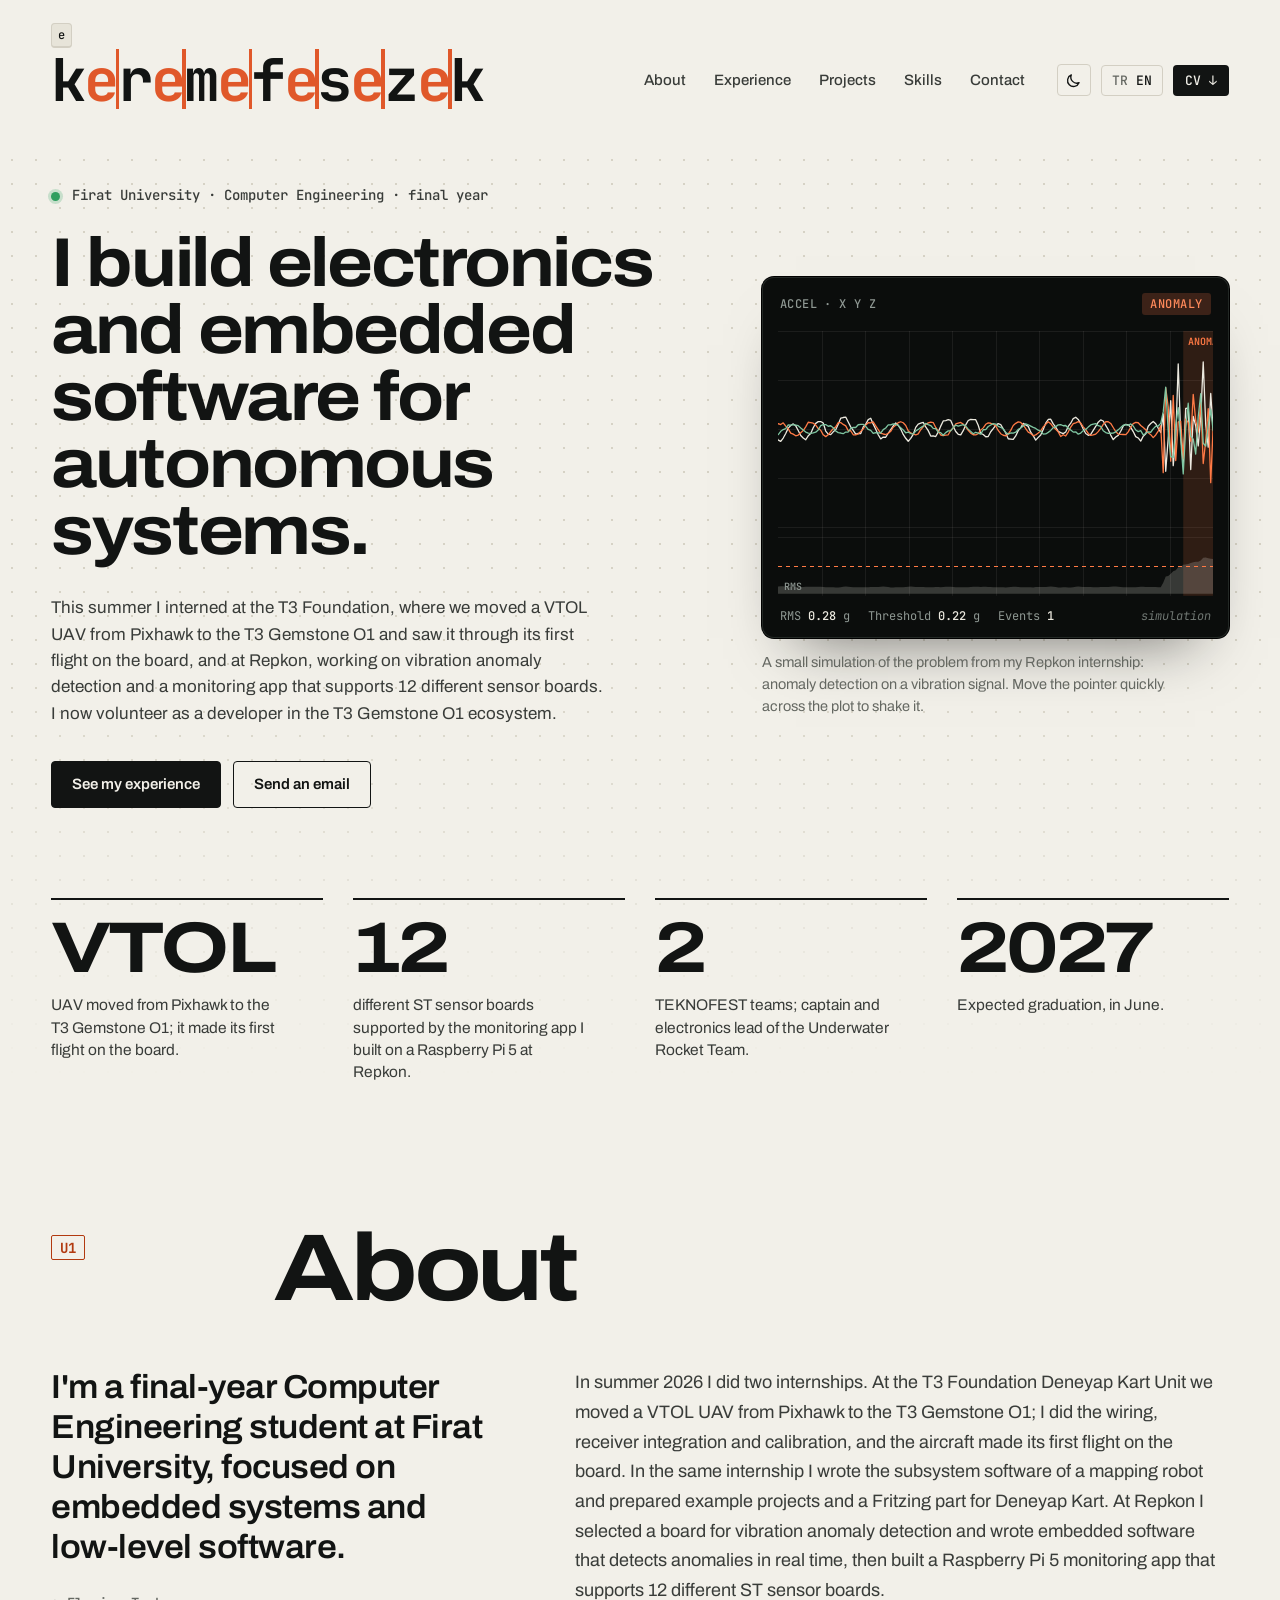
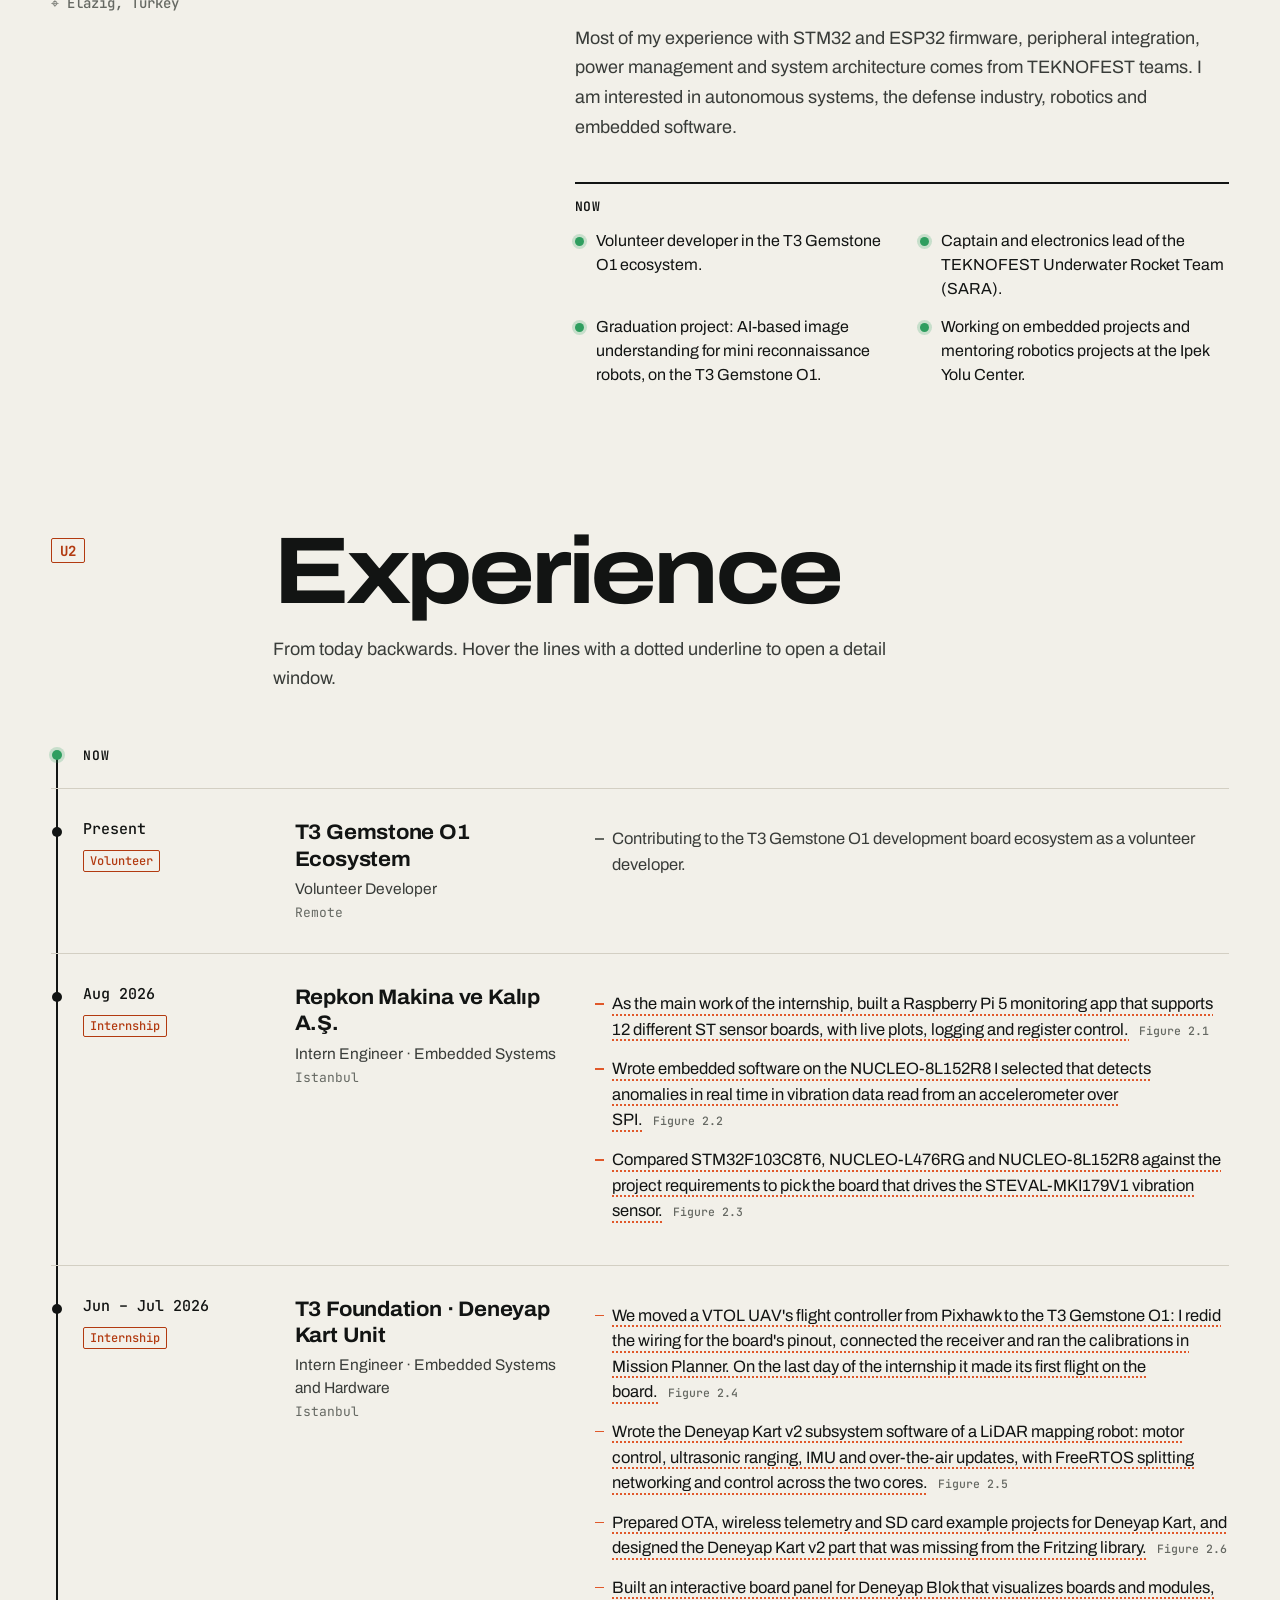
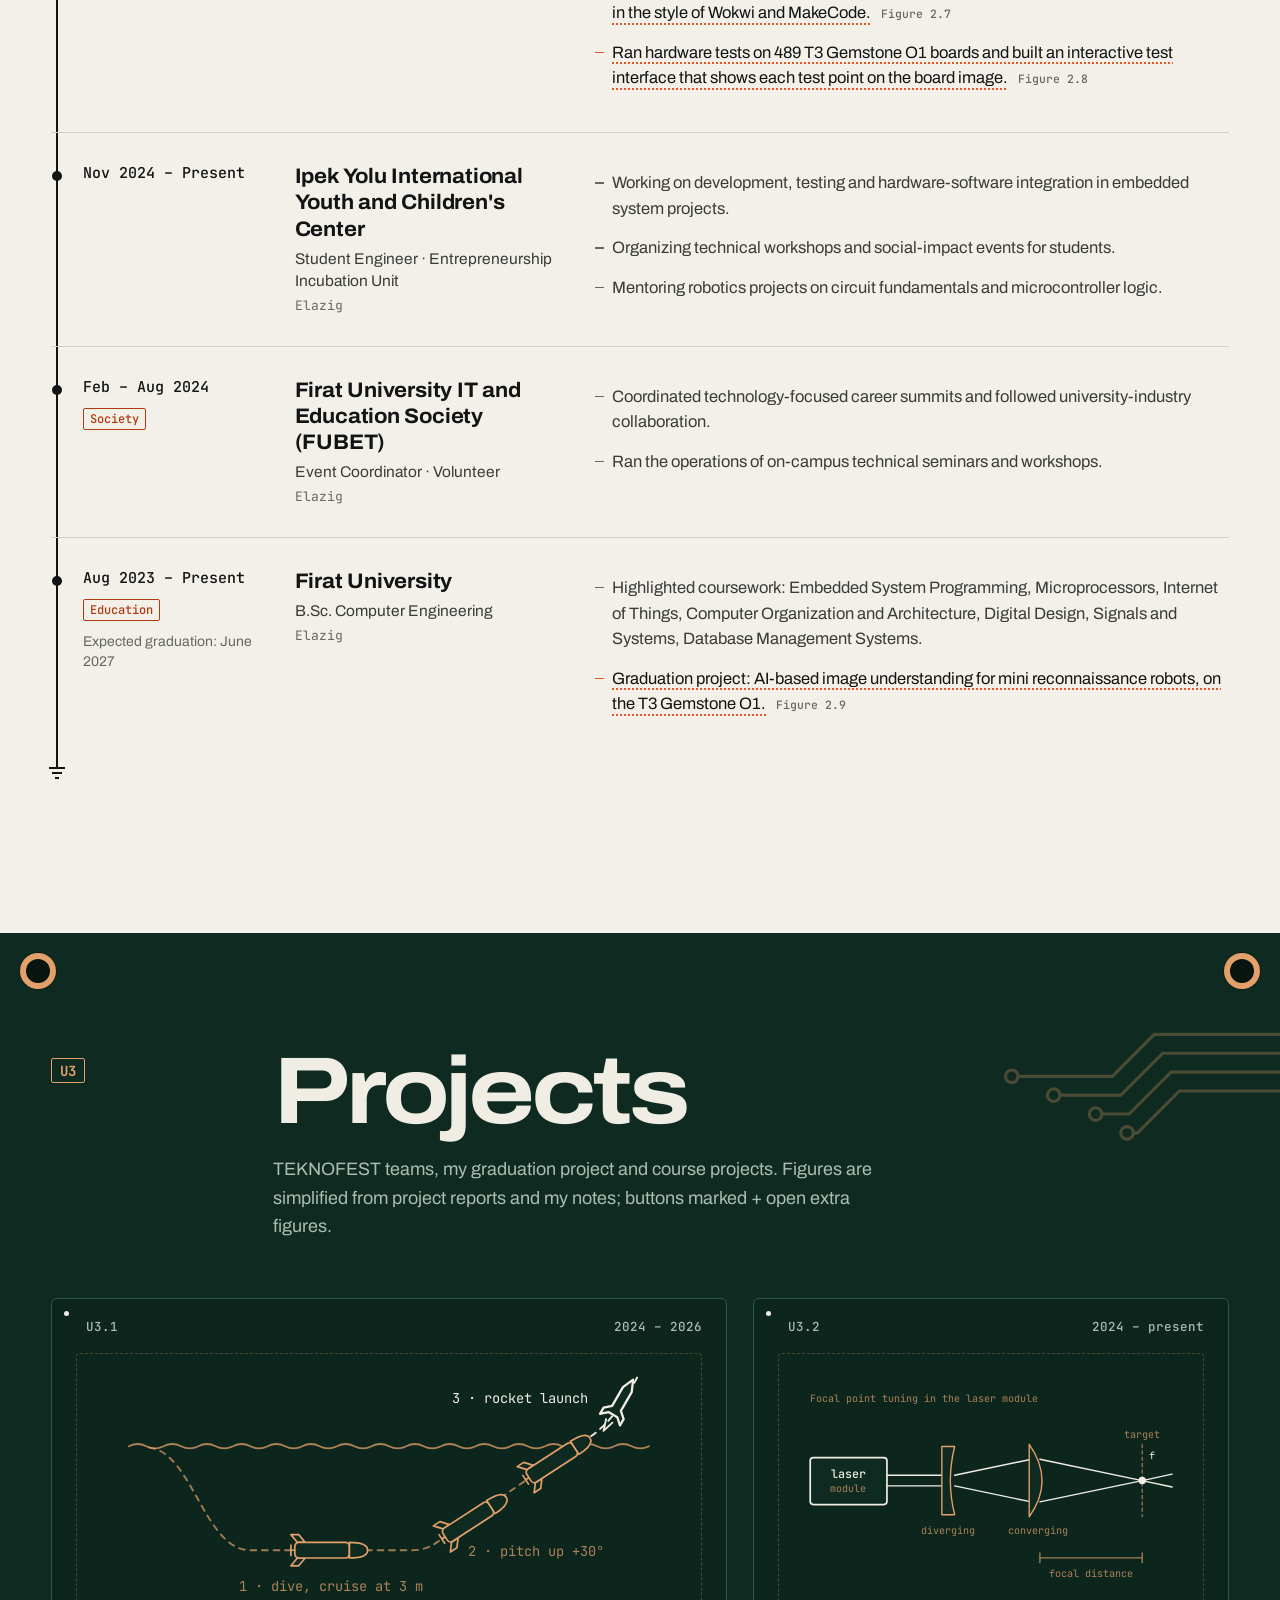
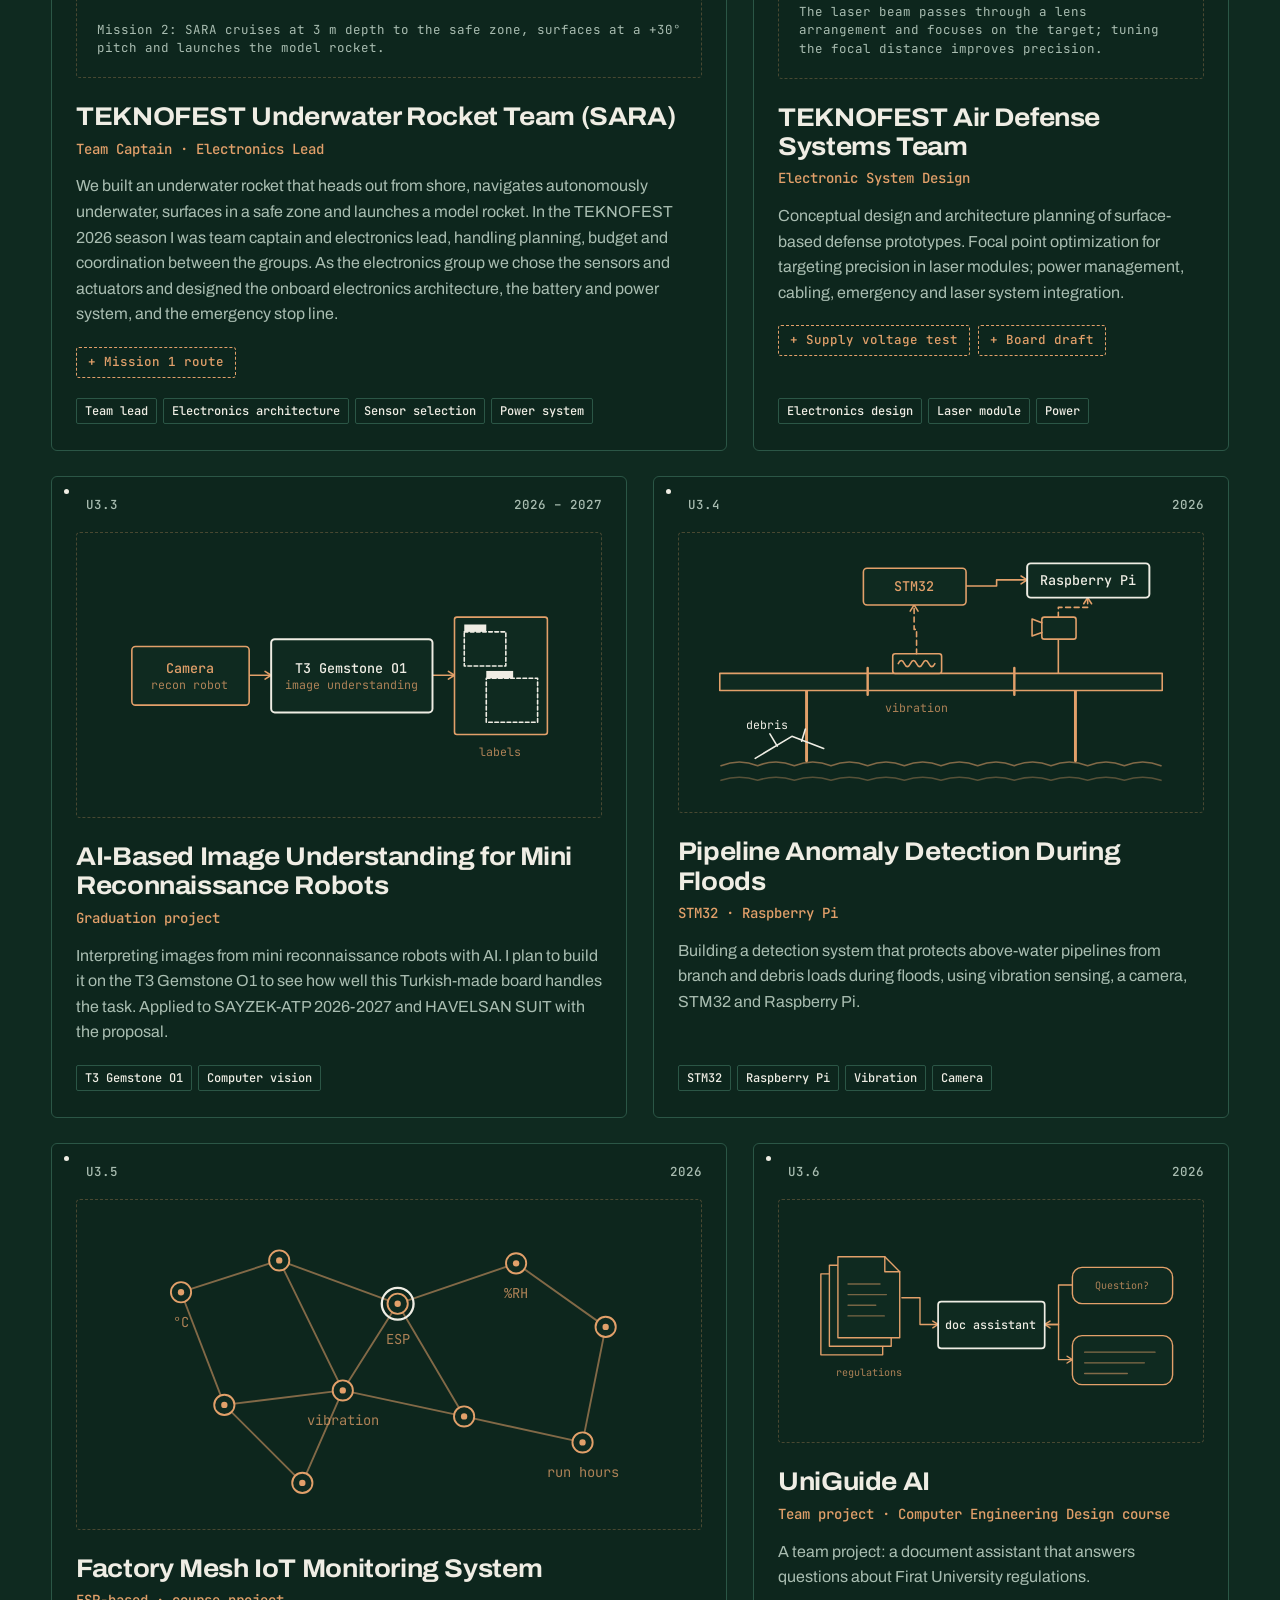
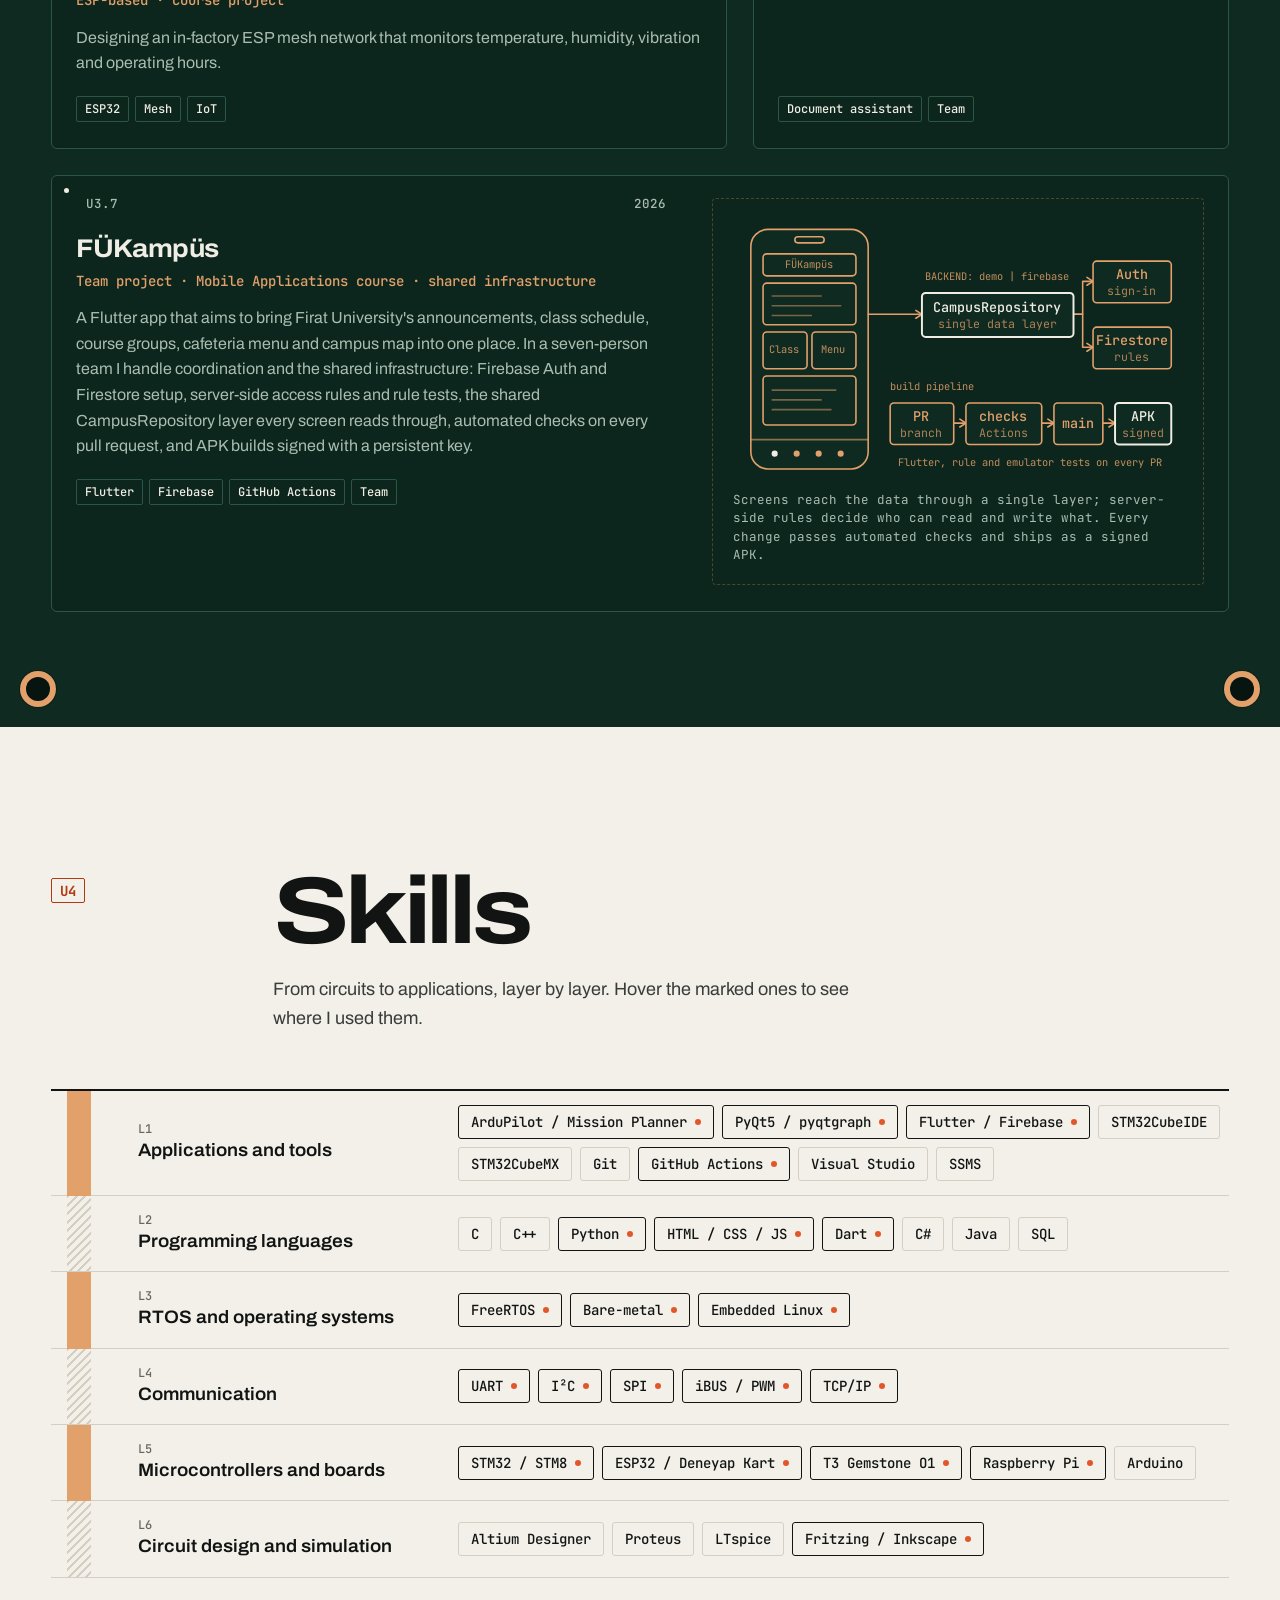
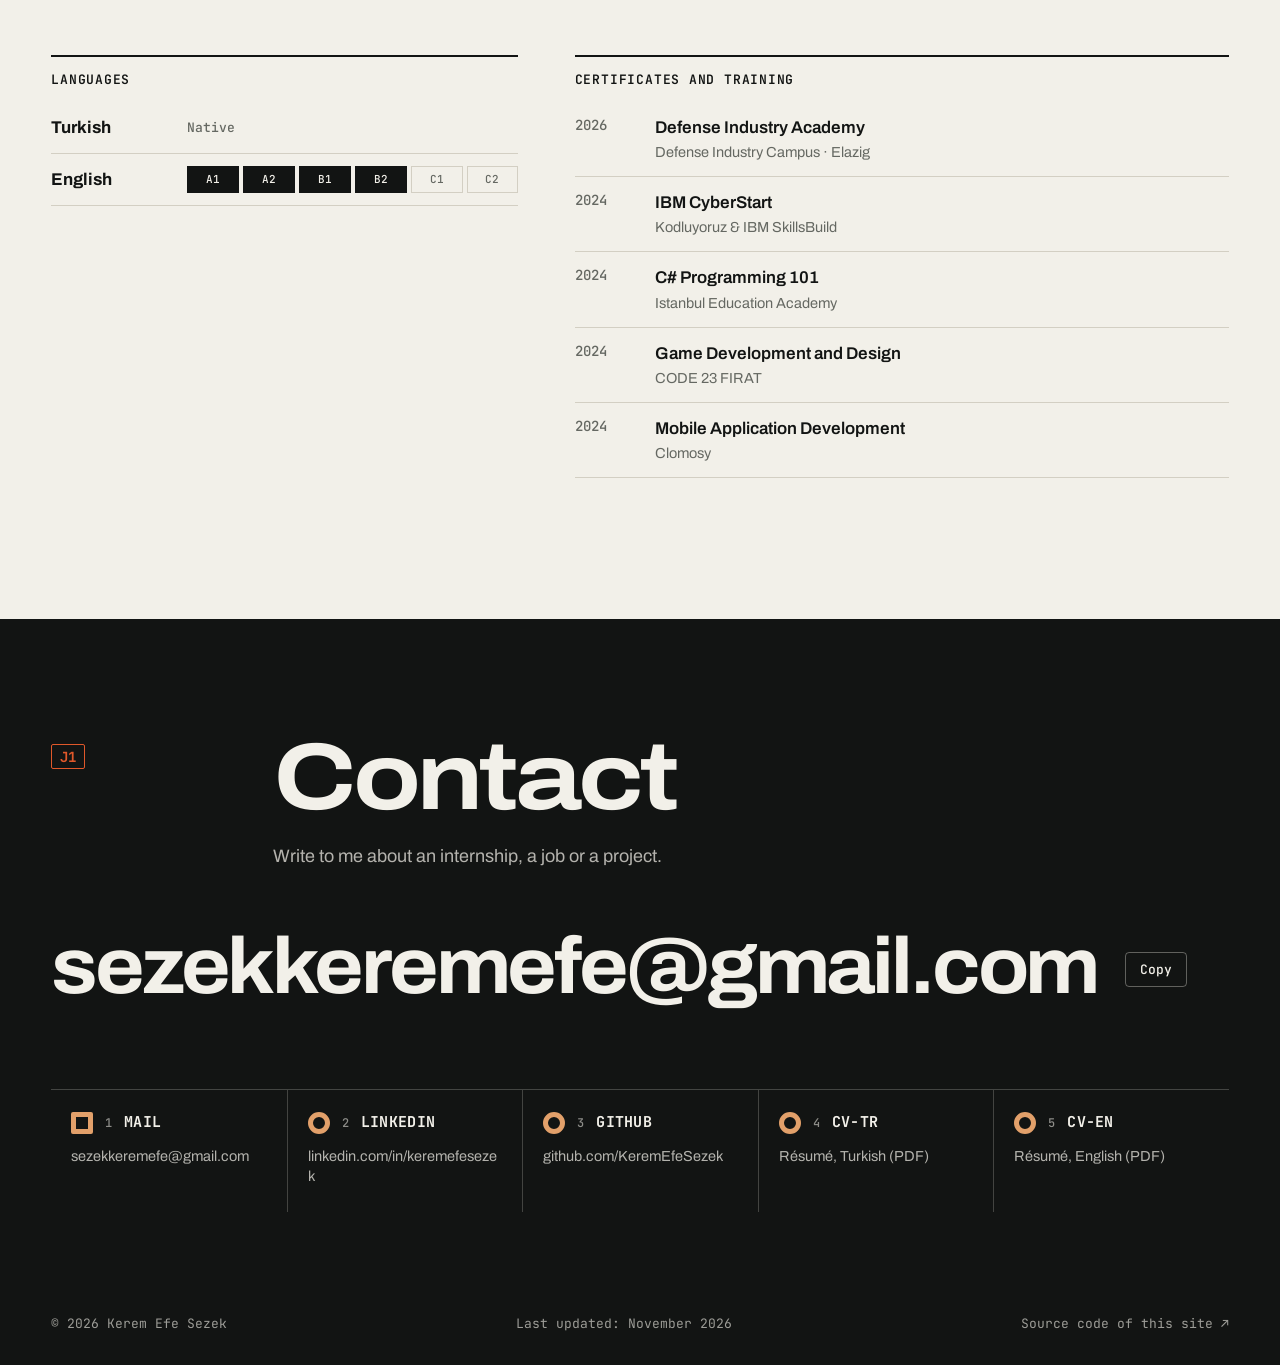
==== index.html @ 3230d242 "Add personal website" ====
<!doctype html>
<html lang="tr">
<head>
<meta charset="utf-8">
<meta name="viewport" content="width=device-width, initial-scale=1">
<title>Kerem Efe Sezek · Gömülü Sistemler</title>
<meta name="description" content="Kerem Efe Sezek: Fırat Üniversitesi Bilgisayar Mühendisliği son sınıf öğrencisi. Gömülü sistemler, STM32, ESP32, T3 Gemstone O1, ArduPilot.">
<meta property="og:title" content="Kerem Efe Sezek · Gömülü Sistemler">
<meta property="og:description" content="Otonom sistemler için elektronik ve gömülü yazılım.">
<meta property="og:type" content="website">
<meta name="theme-color" content="#f2f0e9">
<script>try{var t=localStorage.getItem('kes-theme');if(t==='light'||t==='dark')document.documentElement.setAttribute('data-theme',t)}catch(e){}</script>
<link rel="icon" href="data:image/svg+xml,%3Csvg xmlns='http://www.w3.org/2000/svg' viewBox='0 0 32 32'%3E%3Crect width='32' height='32' rx='6' fill='%23121413'/%3E%3Ctext x='7' y='23' font-family='monospace' font-weight='700' font-size='19' fill='%23f2f0e9'%3Ek%3C/text%3E%3Crect x='20' y='8' width='2.5' height='17' fill='%23e0582a'/%3E%3C/svg%3E">
<link rel="preconnect" href="https://fonts.googleapis.com">
<link rel="preconnect" href="https://fonts.gstatic.com" crossorigin>
<link href="https://fonts.googleapis.com/css2?family=Archivo:ital,wdth,wght@0,62..125,100..900;1,62..125,100..900&family=JetBrains+Mono:wght@400;500;700&display=swap" rel="stylesheet">
<link rel="stylesheet" href="assets/css/site.css">
</head>
<body>

<header class="hdr" id="hdr">
  <div class="wrap hdr-in">
    <a class="logo" id="logo" href="#top"></a>
    <nav class="nav" id="nav">
      <a href="#about" data-i18n="nav.about"></a>
      <a href="#experience" data-i18n="nav.exp"></a>
      <a href="#projects" data-i18n="nav.proj"></a>
      <a href="#skills" data-i18n="nav.skills"></a>
      <a href="#contact" data-i18n="nav.contact"></a>
      <a class="nav-cv" href="#" data-cv data-i18n="nav.cv"></a>
      <button class="nav-lang" type="button" data-lang-switch><span data-l="tr">Türkçe</span><span data-l="en">English</span></button>
    </nav>
    <div class="hdr-tools">
      <button class="theme-btn" type="button" id="theme-btn">
        <svg class="i-sun" viewBox="0 0 20 20" fill="none" stroke="currentColor" stroke-width="1.6" stroke-linecap="round" aria-hidden="true"><circle cx="10" cy="10" r="3.6"/><path d="M10 1.8v2.2M10 16v2.2M1.8 10H4M16 10h2.2M4.2 4.2l1.6 1.6M14.2 14.2l1.6 1.6M4.2 15.8l1.6-1.6M14.2 5.8l1.6-1.6"/></svg>
        <svg class="i-moon" viewBox="0 0 20 20" fill="none" stroke="currentColor" stroke-width="1.6" stroke-linejoin="round" aria-hidden="true"><path d="M16.5 12.6A7 7 0 0 1 7.4 3.5a7 7 0 1 0 9.1 9.1Z"/></svg>
      </button>
      <button class="lang" type="button" data-lang-switch><span data-l="tr">TR</span><span data-l="en">EN</span></button>
      <a class="hdr-cv" href="#" data-cv download>CV <span aria-hidden="true">↓</span></a>
      <button class="menu-btn" type="button" id="menu-btn" aria-expanded="false" aria-controls="nav"><span></span></button>
    </div>
  </div>
  <div class="hdr-bar" aria-hidden="true"><span id="hdr-bar"></span></div>
</header>

<main>
  <section class="hero" id="top">
    <div class="wrap hero-grid">
      <div class="hero-main">
        <p class="hero-status"><span class="led" aria-hidden="true"></span><span data-i18n="hero.status"></span></p>
        <h1 class="hero-title" data-i18n="hero.title"></h1>
        <p class="hero-sub" data-i18n="hero.sub"></p>
        <div class="hero-actions">
          <a class="btn btn-ink" href="#experience" data-i18n="hero.cta1"></a>
          <a class="btn" href="mailto:sezekkeremefe@gmail.com" data-i18n="hero.cta2"></a>
        </div>
      </div>

      <figure class="scope" id="scope">
        <div class="scope-screen">
          <div class="scope-top">
            <span data-i18n="scope.title"></span>
            <span class="scope-state" data-scope-state></span>
          </div>
          <canvas aria-hidden="true"></canvas>
          <div class="scope-read">
            <span>RMS <b data-scope-rms>0.00</b> g</span>
            <span><span data-i18n="scope.thr"></span> <b data-scope-thr></b> g</span>
            <span><span data-i18n="scope.events"></span> <b data-scope-evt>0</b></span>
            <span class="scope-sim" data-i18n="scope.sim"></span>
          </div>
        </div>
        <figcaption data-hint="scope.cap"></figcaption>
      </figure>
    </div>

    <div class="wrap">
      <dl class="facts">
        <div><dt>VTOL</dt><dd data-i18n="f1"></dd></div>
        <div><dt>12</dt><dd data-i18n="f2"></dd></div>
        <div><dt>2</dt><dd data-i18n="f3"></dd></div>
        <div><dt>2027</dt><dd data-i18n="f4"></dd></div>
      </dl>
    </div>
  </section>

  <section class="sec" id="about">
    <div class="wrap">
      <header class="sec-h"><span class="ref">U1</span><h2 data-i18n="about.title"></h2></header>
      <div class="about">
        <div class="about-side">
          <p class="about-lead" data-i18n="about.p1"></p>
          <p class="about-loc"><span aria-hidden="true">⌖</span> <span data-i18n="about.loc"></span></p>
        </div>
        <div class="about-text">
          <p data-i18n="about.p2"></p>
          <p data-i18n="about.p3"></p>
          <div class="about-now">
            <h3 data-i18n="about.now"></h3>
            <ul id="now"></ul>
          </div>
        </div>
      </div>
    </div>
  </section>

  <section class="sec" id="experience">
    <div class="wrap">
      <header class="sec-h"><span class="ref">U2</span><h2 data-i18n="exp.title"></h2><p data-hint="exp.hint"></p></header>
      <ol class="tl" id="tl"></ol>
    </div>
  </section>

  <section class="sec pcb" id="projects">
    <span class="hole hole-tl" aria-hidden="true"></span><span class="hole hole-tr" aria-hidden="true"></span>
    <span class="hole hole-bl" aria-hidden="true"></span><span class="hole hole-br" aria-hidden="true"></span>
    <svg class="pcb-traces" viewBox="0 0 420 240" aria-hidden="true" fill="none" stroke="currentColor" stroke-width="3" stroke-linecap="round">
      <path d="M420 30H300l-40 40H170"/><circle cx="164" cy="70" r="6"/>
      <path d="M420 48H308l-40 40H210"/><circle cx="204" cy="88" r="6"/>
      <path d="M420 66H316l-40 40H250"/><circle cx="244" cy="106" r="6"/>
      <path d="M420 84H324l-40 40h-4"/><circle cx="274" cy="124" r="6"/>
    </svg>
    <div class="wrap">
      <header class="sec-h"><span class="ref">U3</span><h2 data-i18n="proj.title"></h2><p data-i18n="proj.sub"></p></header>
      <div class="cards" id="cards"></div>
    </div>
  </section>

  <section class="sec" id="skills">
    <div class="wrap">
      <header class="sec-h"><span class="ref">U4</span><h2 data-i18n="skills.title"></h2><p data-i18n="skills.sub"></p></header>
      <div class="stack" id="stack"></div>
      <div class="extras">
        <div>
          <h3 data-i18n="skills.langs"></h3>
          <ul class="langs" id="langs"></ul>
        </div>
        <div>
          <h3 data-i18n="skills.certs"></h3>
          <ul class="certs" id="certs"></ul>
        </div>
      </div>
    </div>
  </section>

  <section class="contact" id="contact">
    <div class="wrap">
      <header class="sec-h"><span class="ref">J1</span><h2 data-i18n="contact.title"></h2><p data-i18n="contact.lead"></p></header>
      <div class="mail-row">
        <a class="mail" href="mailto:sezekkeremefe@gmail.com">sezekkeremefe@gmail.com</a>
        <button class="copy" type="button" id="copy" data-i18n="contact.copy"></button>
      </div>
      <ol class="j1" id="j1"></ol>
    </div>
    <footer class="wrap foot">
      <span>© 2026 Kerem Efe Sezek</span>
      <span data-i18n="foot.updated"></span>
      <a id="source" href="#"><span data-i18n="foot.source"></span> ↗</a>
    </footer>
  </section>
</main>

<script src="assets/js/content.js"></script>
<script src="assets/js/figures.js"></script>
<script src="assets/js/main.js"></script>
</body>
</html>
---- assets/css/site.css ----
/* ---------- tokens ---------- */

:root {
  --paper: #f2f0e9;
  --paper-2: #e7e4d9;
  --ink: #121413;
  --ink-2: #393c39;
  --muted: #656862;
  --line: #d3cfc3;
  --dot: #d6d2c5;
  --signal: #b23a10;
  --signal-hi: #e0582a;
  --led: #2f9e5f;

  --pcb: #0f2a20;
  --pcb-line: #2b5646;
  --silk: #efede4;
  --silk-dim: #a9bdb1;
  --copper: #e2a06a;
  --hole: #07140f;

  --sans: "Archivo", system-ui, -apple-system, "Segoe UI", sans-serif;
  --mono: "JetBrains Mono", ui-monospace, "Cascadia Mono", Consolas, monospace;

  --pad: clamp(20px, 4vw, 64px);
  --max: 1520px;
  --gap: clamp(16px, 2.4vw, 40px);
  --hdr-tall: 148px;
  --hdr-short: 64px;
  --ease: cubic-bezier(.2, .7, .2, 1);

  --lg-accent: var(--signal-hi);
  --lg-caret: var(--signal-hi);
  --fig-bg: var(--paper);
  --fig-hl: var(--signal-hi);
  color-scheme: light;
}

/* dark: follows the system unless the visitor picked a theme (data-theme on <html>) */
:root[data-theme="dark"] {
  --paper: #111312;
  --paper-2: #1b1e1c;
  --ink: #ecebe4;
  --ink-2: #c6c5bd;
  --muted: #979891;
  --line: #2d312e;
  --dot: #242826;
  --signal: #f07443;
  --signal-hi: #f07443;
  --pcb: #0c2219;
  --pcb-line: #24493b;
  color-scheme: dark;
}
@media (prefers-color-scheme: dark) {
  :root:not([data-theme="light"]) {
    --paper: #111312;
    --paper-2: #1b1e1c;
    --ink: #ecebe4;
    --ink-2: #c6c5bd;
    --muted: #979891;
    --line: #2d312e;
    --dot: #242826;
    --signal: #f07443;
    --signal-hi: #f07443;
    --pcb: #0c2219;
    --pcb-line: #24493b;
    color-scheme: dark;
  }
}

/* ---------- base ---------- */

*, *::before, *::after { box-sizing: border-box; }
html { -webkit-text-size-adjust: 100%; scroll-behavior: smooth; scroll-padding-top: calc(var(--hdr-short) + 24px); }
body {
  margin: 0; padding-top: var(--hdr-tall);
  background: var(--paper); color: var(--ink);
  font: 400 17px/1.6 var(--sans);
  -webkit-font-smoothing: antialiased;
}
a { color: inherit; }
svg, canvas { display: block; }
::selection { background: var(--signal-hi); color: #fff; }
:focus-visible { outline: 2px solid var(--signal-hi); outline-offset: 3px; border-radius: 2px; }
.wrap { max-width: var(--max); margin: 0 auto; padding: 0 var(--pad); }
.sr-only { position: absolute; width: 1px; height: 1px; margin: -1px; padding: 0; overflow: hidden; clip: rect(0 0 0 0); white-space: nowrap; border: 0; }

.led {
  display: inline-block; flex: none; width: 9px; height: 9px; border-radius: 50%;
  background: var(--led); box-shadow: 0 0 0 3px color-mix(in srgb, var(--led) 22%, transparent);
  animation: led 2.4s ease-in-out infinite;
}
@keyframes led { 50% { box-shadow: 0 0 0 6px color-mix(in srgb, var(--led) 0%, transparent); } }

/* ---------- header ---------- */

.hdr { position: fixed; top: 0; left: 0; right: 0; z-index: 50; background: var(--paper); border-bottom: 1px solid transparent; transition: border-color .3s; }
.hdr.is-compact { border-bottom-color: var(--line); }
.hdr-in {
  display: flex; align-items: center; gap: 32px;
  height: var(--hdr-tall); padding-top: 12px;
  transition: height .4s var(--ease), padding .4s var(--ease);
}
.is-compact .hdr-in { height: var(--hdr-short); padding-top: 0; }

.logo {
  position: relative; display: inline-block; flex: none;
  font: 700 clamp(34px, 4.6vw, 72px)/1 var(--mono); letter-spacing: -.03em;
  text-decoration: none; white-space: nowrap; cursor: pointer;
  -webkit-user-select: none; user-select: none;
  transition: font-size .4s var(--ease);
}
.is-compact .logo { font-size: 23px; letter-spacing: -.02em; }

.nav { display: flex; align-items: center; gap: 28px; margin-left: auto; font: 500 15px/1 var(--sans); }
.nav a { position: relative; padding: 6px 0; text-decoration: none; color: var(--ink-2); }
.nav a::after { content: ""; position: absolute; left: 0; right: 0; bottom: -2px; height: 2px; background: var(--signal-hi); transform: scaleX(0); transform-origin: left; transition: transform .25s var(--ease); }
.nav a:hover, .nav a.is-active { color: var(--ink); }
.nav a:hover::after, .nav a.is-active::after { transform: scaleX(1); }
.nav .nav-cv, .nav .nav-lang { display: none; }

.hdr-tools { display: flex; align-items: center; gap: 10px; }
.lang {
  display: inline-flex; gap: 8px; padding: 8px 10px; cursor: pointer;
  font: 500 13px/1 var(--mono); color: var(--muted);
  background: none; border: 1px solid var(--line); border-radius: 4px;
}
.lang:hover { border-color: var(--ink); }
.lang .on { color: var(--ink); }
.theme-btn {
  display: inline-grid; place-items: center; width: 34px; height: 32px; padding: 0; cursor: pointer;
  color: var(--ink); background: none; border: 1px solid var(--line); border-radius: 4px;
}
.theme-btn:hover { border-color: var(--ink); }
.theme-btn svg { width: 17px; height: 17px; }
.theme-btn .i-sun, .theme-btn[data-mode="dark"] .i-moon { display: none; }
.theme-btn[data-mode="dark"] .i-sun { display: block; }
.hdr-cv {
  font: 500 13px/1 var(--mono); text-decoration: none; padding: 9px 12px; border-radius: 4px;
  background: var(--ink); color: var(--paper); transition: background .2s;
}
.hdr-cv:hover { background: var(--signal); }
.menu-btn {
  display: none; font: 600 14px/1 var(--sans); color: var(--ink);
  background: none; border: 1.5px solid var(--ink); border-radius: 4px; padding: 9px 12px; cursor: pointer;
}
.hdr-bar { position: absolute; left: 0; right: 0; bottom: -1px; height: 2px; pointer-events: none; }
.hdr-bar span { display: block; height: 100%; background: var(--signal-hi); transform: scaleX(0); transform-origin: left; }

/* logo animation */
.lg-wrap { position: relative; display: inline-block; }
.lg { display: inline-block; min-height: 1em; min-width: 1px; }
.lg-ch { display: inline-block; transition: color .9s ease; }
.lg-hl { color: var(--lg-accent); }
.lg-enter { animation: lg-enter .16s ease-out both; }
.lg-caret { display: inline-block; position: relative; width: 0; height: 0; }
.lg-caret::before {
  content: ""; position: absolute; left: -.035em; bottom: -.14em;
  width: max(2px, .065em); height: 1.02em; background: var(--lg-caret);
  animation: lg-blink 1.06s step-end infinite;
}
.lg-click::after {
  content: ""; position: absolute; left: -.32em; top: -.72em; width: .6em; height: .6em;
  border-radius: 50%; border: 2px solid var(--lg-caret); pointer-events: none;
  animation: lg-ping .3s ease-out both;
}
.lg-key {
  position: absolute; left: 0; bottom: 100%; margin-bottom: 10px;
  font: 500 12px/1 var(--mono); letter-spacing: 0; color: var(--muted); white-space: nowrap;
  opacity: 0; transition: opacity .15s ease; pointer-events: none;
}
.is-compact .lg-key { margin-bottom: 4px; font-size: 10px; }
.lg-key.on { opacity: 1; }
.lg-key kbd {
  font: inherit; color: var(--ink); background: var(--paper-2);
  border: 1px solid var(--line); border-bottom-width: 2px; border-radius: 4px; padding: 3px 6px;
}
@keyframes lg-blink { 50% { opacity: 0; } }
@keyframes lg-enter { from { opacity: 0; transform: translateY(.18em); } }
@keyframes lg-ping { from { transform: scale(.3); opacity: .9; } to { transform: scale(1.5); opacity: 0; } }

/* ---------- hero ---------- */

.hero { position: relative; isolation: isolate; padding-top: clamp(16px, 3vw, 48px); }
.hero::before {
  content: ""; position: absolute; inset: 0; z-index: -1; pointer-events: none;
  background-image: radial-gradient(var(--dot) 1px, transparent 1.3px); background-size: 24px 24px;
  -webkit-mask-image: linear-gradient(#000 55%, transparent); mask-image: linear-gradient(#000 55%, transparent);
}
.hero-grid { display: grid; grid-template-columns: minmax(0, 7fr) minmax(0, 5fr); gap: clamp(32px, 4.4vw, 80px); align-items: center; }
.hero-status { display: flex; align-items: center; gap: 12px; margin: 0 0 24px; font: 500 14px/1.4 var(--mono); color: var(--ink-2); }
.hero-title {
  margin: 0; max-width: 15ch;
  font: 700 clamp(42px, 5.4vw, 94px)/.97 var(--sans); font-stretch: 112%; letter-spacing: -.035em;
  text-wrap: balance;
}
.hero-sub { margin: 30px 0 0; max-width: 56ch; font-size: clamp(17px, 1.3vw, 20px); line-height: 1.55; color: var(--ink-2); }
.hero-actions { display: flex; flex-wrap: wrap; gap: 12px; margin-top: 34px; }
.btn {
  display: inline-flex; align-items: center; gap: 8px; padding: 15px 20px;
  font: 600 15px/1 var(--sans); text-decoration: none;
  border: 1.5px solid var(--ink); border-radius: 4px; transition: background .2s, color .2s, border-color .2s;
}
.btn:hover { background: var(--ink); color: var(--paper); }
.btn-ink { background: var(--ink); color: var(--paper); }
.btn-ink:hover { background: var(--signal); border-color: var(--signal); color: #fff; }

/* oscilloscope */
.scope { margin: 0; }
.scope-screen {
  --sc-grid: rgba(233, 230, 220, .075);
  --sc-a: #ece9df; --sc-b: #ff7a45; --sc-c: #7fc6a2;
  --sc-band: rgba(255, 122, 69, .15); --sc-hot: #ff7a45;
  --sc-rms: rgba(236, 233, 223, .2); --sc-text: #8f9893;
  padding: 14px 16px 12px; border-radius: 12px;
  background: #0b0d0c; color: #cfd5d0;
  box-shadow: 0 0 0 1px #000, inset 0 0 0 1px #232825, 0 34px 60px -34px rgba(0, 0, 0, .55);
}
.scope-top { display: flex; justify-content: space-between; align-items: center; padding: 2px 2px 12px; font: 500 12px/1 var(--mono); letter-spacing: .04em; color: #8f9893; }
.scope-state { padding: 5px 8px; border-radius: 3px; background: rgba(127, 198, 162, .14); color: #7fc6a2; transition: background .2s, color .2s; }
.scope-state.is-hot { background: rgba(255, 122, 69, .2); color: #ff8a5b; }
.scope canvas { width: 100%; height: clamp(220px, 21vw, 330px); touch-action: pan-y; cursor: crosshair; }
.scope-read { display: flex; flex-wrap: wrap; gap: 6px 18px; padding: 12px 2px 2px; font: 12px/1.4 var(--mono); color: #8f9893; }
.scope-read b { font-weight: 500; color: #ece9df; font-variant-numeric: tabular-nums; }
.scope-sim { margin-left: auto; font-style: italic; opacity: .75; }
.scope figcaption { margin-top: 14px; max-width: 54ch; font-size: 14.5px; line-height: 1.5; color: var(--muted); }

.facts { display: grid; grid-template-columns: repeat(4, minmax(0, 1fr)); gap: 0 var(--gap); margin: clamp(56px, 7vw, 112px) 0 0; }
.facts div { padding-top: 16px; border-top: 2px solid var(--ink); }
.facts dt { font: 700 clamp(46px, 5.6vw, 96px)/.9 var(--sans); font-stretch: 120%; letter-spacing: -.045em; }
.facts dd { margin: 14px 0 0; max-width: 26ch; font-size: 15.5px; line-height: 1.45; color: var(--ink-2); }

/* ---------- section scaffolding ---------- */

.sec { padding-top: clamp(96px, 11vw, 180px); }
.sec-h { display: grid; grid-template-columns: minmax(0, 2fr) minmax(0, 10fr); column-gap: var(--gap); align-items: start; margin-bottom: clamp(36px, 4.4vw, 72px); }
.ref {
  justify-self: start; margin-top: .7em; padding: 5px 8px 4px;
  font: 700 14px/1 var(--mono); color: var(--signal);
  border: 1.5px solid currentColor; border-radius: 2px;
}
.sec-h h2 { margin: 0; font: 700 clamp(48px, 7.4vw, 128px)/.92 var(--sans); font-stretch: 118%; letter-spacing: -.045em; }
.sec-h p { grid-column: 2; margin: 20px 0 0; max-width: 62ch; font-size: 18px; color: var(--ink-2); }

/* ---------- about ---------- */

.about { display: grid; grid-template-columns: minmax(0, 5fr) minmax(0, 7fr); gap: 48px clamp(24px, 4.4vw, 80px); align-items: start; }
.about-side { position: sticky; top: 120px; }
.about-lead {
  max-width: 22ch; margin: 0;
  font: 600 clamp(26px, 2.6vw, 42px)/1.2 var(--sans); font-stretch: 105%; letter-spacing: -.015em; color: var(--ink);
}
.about-text p { margin: 0 0 18px; max-width: 64ch; font-size: 18px; line-height: 1.65; color: var(--ink-2); }
.about-now { margin-top: 40px; padding-top: 16px; border-top: 2px solid var(--ink); }
.about-now h3, .extras h3 { margin: 0 0 16px; font: 600 13px/1 var(--mono); text-transform: uppercase; letter-spacing: .06em; }
.about-now ul { list-style: none; margin: 0; padding: 0; display: grid; grid-template-columns: repeat(2, minmax(0, 1fr)); gap: 14px 36px; }
.about-now li { display: flex; gap: 12px; font-size: 16px; line-height: 1.5; }
.about-now li .led { margin-top: .5em; }
.about-loc { margin: 28px 0 0; font: 500 14px/1 var(--mono); color: var(--muted); }

/* ---------- experience ---------- */

.tl { position: relative; list-style: none; margin: 0; padding: 0; }
.tl::before { content: ""; position: absolute; left: 5px; top: 10px; bottom: 34px; width: 2px; background: var(--ink); }
.tl-now { position: relative; display: flex; align-items: center; gap: 10px; padding: 0 0 26px 32px; font: 600 13px/1 var(--mono); text-transform: uppercase; letter-spacing: .06em; }
.tl-now .led { position: absolute; left: 1px; top: 1px; width: 10px; height: 10px; }
.job {
  position: relative; display: grid; grid-template-columns: minmax(0, 2fr) minmax(0, 3fr) minmax(0, 7fr); column-gap: var(--gap);
  padding: 30px 0 34px 32px; border-top: 1px solid var(--line);
}
.job::before { content: ""; position: absolute; left: 1px; top: 38px; width: 10px; height: 10px; border-radius: 50%; background: var(--ink); }
.job-when .when { display: block; font: 500 15px/1.4 var(--mono); }
.job-when .kind { display: inline-block; margin-top: 10px; padding: 4px 6px; font: 500 12px/1 var(--mono); color: var(--signal); border: 1px solid currentColor; border-radius: 2px; }
.job-when .note { display: block; margin-top: 10px; font-size: 14px; line-height: 1.4; color: var(--muted); }
.job-who h3 { margin: 0; font: 700 21px/1.25 var(--sans); font-stretch: 105%; letter-spacing: -.01em; }
.job-who .role { margin: 6px 0 0; font-size: 15.5px; line-height: 1.45; color: var(--ink-2); }
.job-who .place { margin: 6px 0 0; font: 13px/1 var(--mono); color: var(--muted); }
.job-items { list-style: none; margin: 0; padding: 0; }
.job-items li {
  position: relative; margin: 0 -12px; padding: 7px 12px 7px 28px; border-radius: 4px;
  font-size: 16.5px; line-height: 1.55; color: var(--ink-2); transition: background .15s;
}
.job-items li::before { content: ""; position: absolute; left: 11px; top: 1.15em; width: 9px; height: 1.5px; background: var(--muted); }
.job-items li[data-pv] { color: var(--ink); cursor: default; }
.job-items li[data-pv]::before { background: var(--signal-hi); }
.job-items li[data-pv] .tx { text-decoration: underline dotted var(--signal-hi); text-decoration-thickness: 2px; text-underline-offset: 5px; }
.job-items li[data-pv]:hover, .job-items li.is-pv, .job-items li[data-pv]:focus-visible { background: var(--paper-2); }
.fno { margin-left: 10px; font: 500 11.5px/1 var(--mono); color: var(--muted); white-space: nowrap; }
.tl-end { position: relative; height: 34px; }
.tl-end svg { position: absolute; left: -4px; top: 0; width: 20px; height: 24px; color: var(--ink); }

/* ---------- projects (PCB) ---------- */

.sec.pcb {
  position: relative; overflow: hidden;
  margin-top: clamp(96px, 11vw, 180px); padding: clamp(80px, 9vw, 150px) 0;
  background: var(--pcb); color: var(--silk);
  --fig-bg: var(--pcb); --fig-hl: var(--silk); --dot: rgba(239, 237, 228, .08);
}
.pcb .ref { color: var(--copper); }
.pcb .sec-h p { color: var(--silk-dim); }
.hole { position: absolute; width: 24px; height: 24px; border-radius: 50%; background: var(--hole); box-shadow: 0 0 0 6px var(--copper), 0 0 0 7px rgba(0, 0, 0, .3); }
.hole-tl { left: 26px; top: 26px; } .hole-tr { right: 26px; top: 26px; }
.hole-bl { left: 26px; bottom: 26px; } .hole-br { right: 26px; bottom: 26px; }
.pcb-traces { position: absolute; right: 0; top: 70px; width: min(440px, 38vw); height: auto; color: var(--copper); opacity: .28; }

.cards { display: grid; grid-template-columns: repeat(12, minmax(0, 1fr)); gap: clamp(16px, 2vw, 28px); }
.card {
  grid-column: span 6; position: relative; display: flex; flex-direction: column;
  padding: 22px 24px 26px; border: 1px solid var(--pcb-line); border-radius: 6px;
  background: rgba(0, 0, 0, .1); transition: border-color .2s;
}
.card:nth-child(4n + 1) { grid-column: span 7; }
.card:nth-child(4n + 2) { grid-column: span 5; }
.card:hover { border-color: var(--copper); }
.card::before { content: ""; position: absolute; left: 12px; top: 12px; width: 5px; height: 5px; border-radius: 50%; background: var(--silk); }
.card-top { display: flex; justify-content: space-between; gap: 12px; padding-left: 10px; font: 500 12.5px/1 var(--mono); color: var(--silk-dim); }
.card-fig { margin: 20px 0 24px; padding: 20px; color: var(--copper); border: 1px dashed rgba(226, 160, 106, .28); border-radius: 4px; }
.card:nth-child(4n + 1) .card-fig .fig { max-width: 520px; }
.card-fig .fig { max-width: 440px; margin: 0 auto; }
.card-fig figcaption { margin-top: 16px; font: 12.5px/1.45 var(--mono); color: var(--silk-dim); }
.fig-chips { list-style: none; display: flex; flex-wrap: wrap; gap: 8px; margin: 20px 0 0; padding: 0; }
.fig-chip {
  padding: 8px 11px; cursor: default; font: 500 12.5px/1 var(--mono); color: var(--copper);
  background: none; border: 1px dashed var(--copper); border-radius: 3px; transition: background .15s, color .15s;
}
.fig-chip:hover, .fig-chip.is-pv, .fig-chip:focus-visible { background: var(--copper); color: var(--pcb); border-style: solid; }
.card h3 { margin: 0; font: 700 clamp(22px, 2vw, 30px)/1.15 var(--sans); font-stretch: 108%; letter-spacing: -.015em; }
.card-role { margin: 8px 0 0; font: 500 14px/1.4 var(--mono); color: var(--copper); }
.card-tx { margin: 14px 0 0; font-size: 16px; line-height: 1.6; color: var(--silk-dim); }
.card-tags { list-style: none; display: flex; flex-wrap: wrap; gap: 6px; margin: auto 0 0; padding: 20px 0 0; }
.card-tags li { padding: 6px 8px; font: 500 12px/1 var(--mono); color: var(--silk); border: 1px solid var(--pcb-line); border-radius: 2px; }

/* a card left alone on the last row takes the full width, figure beside the text */
.card:last-child:nth-child(odd) { grid-column: 1 / -1; }
@media (min-width: 901px) {
  .card:last-child:nth-child(odd) { display: grid; grid-template-columns: minmax(0, 6fr) minmax(0, 5fr); column-gap: clamp(24px, 3.6vw, 64px); align-content: start; }
  .card:last-child:nth-child(odd) > * { grid-column: 1; }
  .card:last-child:nth-child(odd) > h3 { margin-top: 24px; }
  .card:last-child:nth-child(odd) > .card-fig { grid-column: 2; grid-row: 1 / span 6; margin: 0; }
}

/* ---------- skills (stack-up) ---------- */

.stack { border-top: 2px solid var(--ink); }
.layer { display: grid; grid-template-columns: 56px minmax(0, 3fr) minmax(0, 8fr); column-gap: var(--gap); align-items: center; border-bottom: 1px solid var(--line); }
.layer-x { position: relative; align-self: stretch; min-height: 72px; }
.layer-x::before { content: ""; position: absolute; top: 0; bottom: -1px; left: 16px; right: 16px; }
.layer:nth-child(odd) .layer-x::before { background: var(--copper); }
.layer:nth-child(even) .layer-x::before { background: repeating-linear-gradient(135deg, var(--line) 0 2px, transparent 2px 6px); }
.layer-name { padding: 18px 0; font: 600 18px/1.3 var(--sans); font-stretch: 105%; }
.layer-name small { display: block; margin-bottom: 4px; font: 500 12px/1 var(--mono); color: var(--muted); }
.chips { list-style: none; display: flex; flex-wrap: wrap; gap: 8px; margin: 0; padding: 14px 0; }
.chip {
  display: inline-flex; align-items: center; gap: 8px; padding: 9px 12px;
  font: 500 14px/1 var(--mono); color: var(--ink); background: var(--paper);
  border: 1px solid var(--line); border-radius: 3px; transition: background .15s, color .15s;
}
.chip[data-pv] { border-color: var(--ink); cursor: default; }
.chip[data-pv]::after { content: ""; width: 6px; height: 6px; border-radius: 50%; background: var(--signal-hi); }
.chip[data-pv]:hover, .chip.is-pv, .chip[data-pv]:focus-visible { background: var(--ink); color: var(--paper); }

.extras { display: grid; grid-template-columns: minmax(0, 5fr) minmax(0, 7fr); gap: 48px clamp(24px, 4.4vw, 80px); margin-top: clamp(56px, 6vw, 96px); }
.extras h3 { padding-top: 16px; border-top: 2px solid var(--ink); }
.langs, .certs { list-style: none; margin: 0; padding: 0; }
.langs li { display: grid; grid-template-columns: 120px 1fr; align-items: center; gap: 16px; padding: 12px 0; border-bottom: 1px solid var(--line); }
.langs .native { font: 500 13px/1 var(--mono); color: var(--muted); }
.cefr { display: grid; grid-template-columns: repeat(6, minmax(0, 1fr)); gap: 4px; max-width: 360px; }
.cefr span { padding: 7px 0; text-align: center; font: 500 11px/1 var(--mono); color: var(--muted); border: 1px solid var(--line); }
.cefr span.on { color: var(--paper); background: var(--ink); border-color: var(--ink); }
.certs li { display: grid; grid-template-columns: 64px 1fr; gap: 16px; padding: 12px 0; border-bottom: 1px solid var(--line); }
.certs .y { font: 500 14px/1.6 var(--mono); color: var(--muted); }
.certs b { font-weight: 600; }
.certs .by { display: block; font-size: 14.5px; color: var(--muted); }

/* ---------- contact ---------- */

.contact { margin-top: clamp(96px, 11vw, 180px); padding-top: clamp(80px, 9vw, 150px); background: var(--ink); color: var(--paper); }
.contact .ref { color: var(--signal-hi); }
.contact .sec-h p { color: color-mix(in srgb, currentColor 72%, transparent); }
.mail-row { display: flex; flex-wrap: wrap; align-items: center; gap: 16px 28px; }
.mail {
  padding-bottom: 6px; text-decoration: none; overflow-wrap: anywhere;
  font: 700 clamp(30px, 6.2vw, 112px)/1 var(--sans); font-stretch: 106%; letter-spacing: -.04em;
  background: linear-gradient(var(--signal-hi), var(--signal-hi)) 0 100% / 0 4px no-repeat; transition: background-size .35s var(--ease);
}
.mail:hover { background-size: 100% 4px; }
.copy {
  padding: 10px 14px; cursor: pointer; font: 500 13px/1 var(--mono); color: inherit; background: none;
  border: 1px solid color-mix(in srgb, currentColor 35%, transparent); border-radius: 4px;
}
.copy:hover { border-color: currentColor; }

.j1 { list-style: none; display: grid; grid-template-columns: repeat(5, minmax(0, 1fr)); margin: clamp(48px, 6vw, 96px) 0 0; padding: 0; border-top: 1px solid color-mix(in srgb, currentColor 22%, transparent); }
.j1 li + li { border-left: 1px solid color-mix(in srgb, currentColor 22%, transparent); }
.j1 a { display: block; height: 100%; padding: 22px 20px 26px; text-decoration: none; transition: background .2s; }
.j1 a:hover { background: color-mix(in srgb, currentColor 6%, transparent); }
.pin-row { display: flex; align-items: center; gap: 12px; }
.pad { width: 22px; height: 22px; border-radius: 50%; border: 5px solid var(--copper); transition: background .2s; }
.pad-1 { border-radius: 2px; }
.j1 a:hover .pad { background: var(--copper); }
.pin-no { font: 500 12px/1 var(--mono); opacity: .55; }
.pin-n { font: 700 15px/1 var(--mono); letter-spacing: .02em; }
.j1 a:hover .pin-n { color: var(--signal-hi); }
.pin-v { display: block; margin-top: 12px; font-size: 14.5px; line-height: 1.4; opacity: .72; overflow-wrap: anywhere; }

.foot {
  display: flex; flex-wrap: wrap; justify-content: space-between; gap: 12px 32px;
  padding-top: clamp(64px, 8vw, 128px); padding-bottom: 32px;
  font: 13px/1.4 var(--mono); color: color-mix(in srgb, currentColor 62%, transparent);
}
.foot a { text-decoration: none; }
.foot a:hover { color: var(--signal-hi); }

/* ---------- figures ---------- */

.fig { display: block; width: 100%; height: auto; overflow: visible; }
.fig text { fill: currentColor; stroke: none; }
.fig .ft { font: 500 11px var(--mono); }
.fig .fs { font: 400 9.5px var(--mono); opacity: .75; }
.fig .fxs { font: 400 8.5px var(--mono); opacity: .85; }
.fig .fbig { font: 700 30px var(--sans); font-stretch: 115%; }
.fig .fp { fill: var(--fig-bg); }
.fig .frow { fill: var(--fig-hl); stroke: none; opacity: .13; }
.fig .fband { fill: currentColor; stroke: none; opacity: .07; }
.fig .fdot { fill: currentColor; stroke: none; }
.fig .fpins { stroke-width: 4; stroke-dasharray: 2.5 3.6; stroke-linecap: butt; }
.fig .fb-hl rect, .fig .fb-hl circle, .fig .fb-hl path { stroke: var(--fig-hl); stroke-width: 1.6; }
.fig .fb-hl .ft { fill: var(--fig-hl); }
.fig .fb-off { opacity: .55; }
.fig .fb-off rect { stroke-dasharray: 3 3; }
.fig .fw-dash path:first-child { stroke-dasharray: 4 3; }
.fig .fw-hot, .fig .fw-hot path { stroke: var(--fig-hl); }
.fig .fhot { fill: var(--fig-hl); opacity: 1; }
.fig .fhot-fill { fill: var(--fig-hl); stroke: none; }

/* ---------- hover window ---------- */

.pv { position: fixed; left: 0; top: 0; z-index: 80; pointer-events: none; will-change: transform; }
.pv-in {
  position: relative; width: min(420px, calc(100vw - 24px)); overflow: hidden;
  background: var(--paper); color: var(--ink); border: 1.5px solid var(--ink); border-radius: 6px;
  box-shadow: 0 26px 50px -26px rgba(0, 0, 0, .45);
  opacity: 0; transform: scale(.96); transform-origin: 0 100%; transition: opacity .14s ease, transform .14s ease;
}
.pv.is-on .pv-in { opacity: 1; transform: none; }
.pv-head { display: flex; justify-content: space-between; gap: 16px; padding: 9px 14px; border-bottom: 1px solid var(--line); font: 500 11.5px/1.35 var(--mono); color: var(--muted); }
.pv-head span:first-child { white-space: nowrap; }
.pv-head span:last-child { text-align: right; }
.pv-fig {
  padding: 16px 18px; color: var(--ink); border-bottom: 1px solid var(--line);
  background-image: radial-gradient(var(--dot) 1px, transparent 1.3px); background-size: 12px 12px;
}
.pv-fig .fig { max-height: 236px; }
.pv-body { padding: 14px 16px 16px; }
.pv-title { margin: 0; font: 700 17px/1.3 var(--sans); font-stretch: 105%; }
.pv-text { margin: 8px 0 0; font-size: 14.5px; line-height: 1.55; color: var(--ink-2); }
.pv-tags { display: flex; flex-wrap: wrap; gap: 6px; margin-top: 12px; }
.pv-tags span { padding: 5px 7px; font: 500 11px/1 var(--mono); border: 1px solid var(--line); border-radius: 2px; }
.pv-kicker { margin: 0 0 8px; font: 600 11.5px/1 var(--mono); text-transform: uppercase; letter-spacing: .06em; color: var(--muted); }
.pv-list { margin: 0; padding-left: 18px; font-size: 15px; line-height: 1.5; }
.pv-list li::marker { color: var(--signal-hi); }
.pv-x { display: none; }

/* touch: bottom sheet */
.pv.is-sheet { left: 10px; right: 10px; top: auto; bottom: 10px; transform: none !important; pointer-events: auto; }
.pv.is-sheet:not(.is-on) { pointer-events: none; }
.pv.is-sheet .pv-in { width: auto; max-height: 80vh; overflow: auto; transform-origin: 50% 100%; }
.pv.is-sheet .pv-x {
  display: block; position: absolute; right: 6px; top: 4px; z-index: 1; width: 36px; height: 30px;
  font: 400 22px/1 var(--sans); color: var(--ink); background: none; border: 0; cursor: pointer;
}
.pv.is-sheet .pv-head { padding-right: 48px; }

/* ---------- responsive ---------- */

@media (max-width: 1100px) {
  .nav { gap: 20px; }
  .card, .card:nth-child(4n + 1), .card:nth-child(4n + 2) { grid-column: span 6; }
  .job { grid-template-columns: minmax(0, 3fr) minmax(0, 9fr); row-gap: 18px; }
  .job-when { grid-column: 1 / -1; display: flex; flex-wrap: wrap; align-items: center; gap: 8px 12px; }
  .job-when .kind, .job-when .note { margin-top: 0; }
}

@media (max-width: 900px) {
  :root { --hdr-tall: 104px; --hdr-short: 58px; }
  .hdr-in { gap: 12px; }
  .logo { font-size: clamp(22px, 6.2vw, 40px); }
  .lang { padding: 7px 8px; gap: 6px; }
  .is-compact .logo { font-size: 20px; }
  .hdr-tools { margin-left: auto; }
  .hdr-cv { display: none; }
  .menu-btn { display: inline-block; }
  .nav {
    position: fixed; inset: 0; z-index: -1; flex-direction: column; align-items: stretch; gap: 0;
    padding: calc(var(--hdr-tall) + 12px) var(--pad) 32px; background: var(--paper);
    font: 700 34px/1 var(--sans); font-stretch: 112%; letter-spacing: -.02em;
    opacity: 0; visibility: hidden; transform: translateY(-8px); transition: opacity .2s, transform .2s, visibility .2s;
  }
  .menu-open .nav { opacity: 1; visibility: visible; transform: none; }
  .nav a { padding: 18px 0; border-bottom: 1px solid var(--line); color: var(--ink); }
  .nav a::after { display: none; }
  .nav .nav-cv { display: block; margin-top: 20px; border: 0; font: 500 16px/1 var(--mono); color: var(--signal); }
  .nav .nav-lang {
    display: flex; gap: 18px; margin-top: 8px; padding: 12px 0; cursor: pointer;
    font: 500 16px/1 var(--mono); color: var(--muted); background: none; border: 0;
  }
  .nav .nav-lang .on { color: var(--ink); text-decoration: underline; text-underline-offset: 5px; }
  .menu-open { overflow: hidden; }

  .hero-grid, .about, .extras { grid-template-columns: minmax(0, 1fr); }
  .about-side { position: static; }
  .hero-title { max-width: 18ch; }
  .facts { grid-template-columns: repeat(2, minmax(0, 1fr)); row-gap: 36px; }
  .sec-h { grid-template-columns: minmax(0, 1fr); }
  .sec-h .ref { margin: 0 0 16px; }
  .sec-h p { grid-column: 1; }
  .cards .card { grid-column: 1 / -1; }
  .layer { grid-template-columns: 40px minmax(0, 1fr); }
  .layer-x { grid-row: span 2; }
  .layer-x::before { left: 10px; right: 10px; }
  .layer-name { padding-bottom: 0; }
  .chips { padding-top: 10px; }
  .j1 { grid-template-columns: minmax(0, 1fr); }
  .j1 li + li { border-left: 0; border-top: 1px solid color-mix(in srgb, currentColor 22%, transparent); }
  .j1 a { display: flex; flex-wrap: wrap; align-items: center; gap: 6px 16px; padding: 18px 0; }
  .pin-v { margin-top: 0; }
  .hole { display: none; }
  .pcb-traces { width: 60vw; opacity: .18; }
}

@media (max-width: 640px) {
  body { font-size: 16px; }
  .hdr-tools .lang { display: none; }
  .hero-status { font-size: 12.5px; }
  .hero-title { font-size: clamp(34px, 9.4vw, 42px); }
  .sec-h h2 { font-size: clamp(42px, 12vw, 56px); }
  .about-now ul { grid-template-columns: minmax(0, 1fr); }
  .job { grid-template-columns: minmax(0, 1fr); padding-left: 26px; }
  .tl-now { padding-left: 26px; }
  .job-items li { font-size: 15.5px; }
  .fno { display: none; }
  .card { padding: 18px 16px 20px; }
  .card-fig { padding: 12px; }
  .scope-sim { display: none; }
  .langs li { grid-template-columns: 1fr; gap: 10px; }
}

@media (prefers-reduced-motion: reduce) {
  html { scroll-behavior: auto; }
  .led, .lg-caret::before { animation: none; }
  .pv-in, .hdr-in, .logo { transition: none; }
}
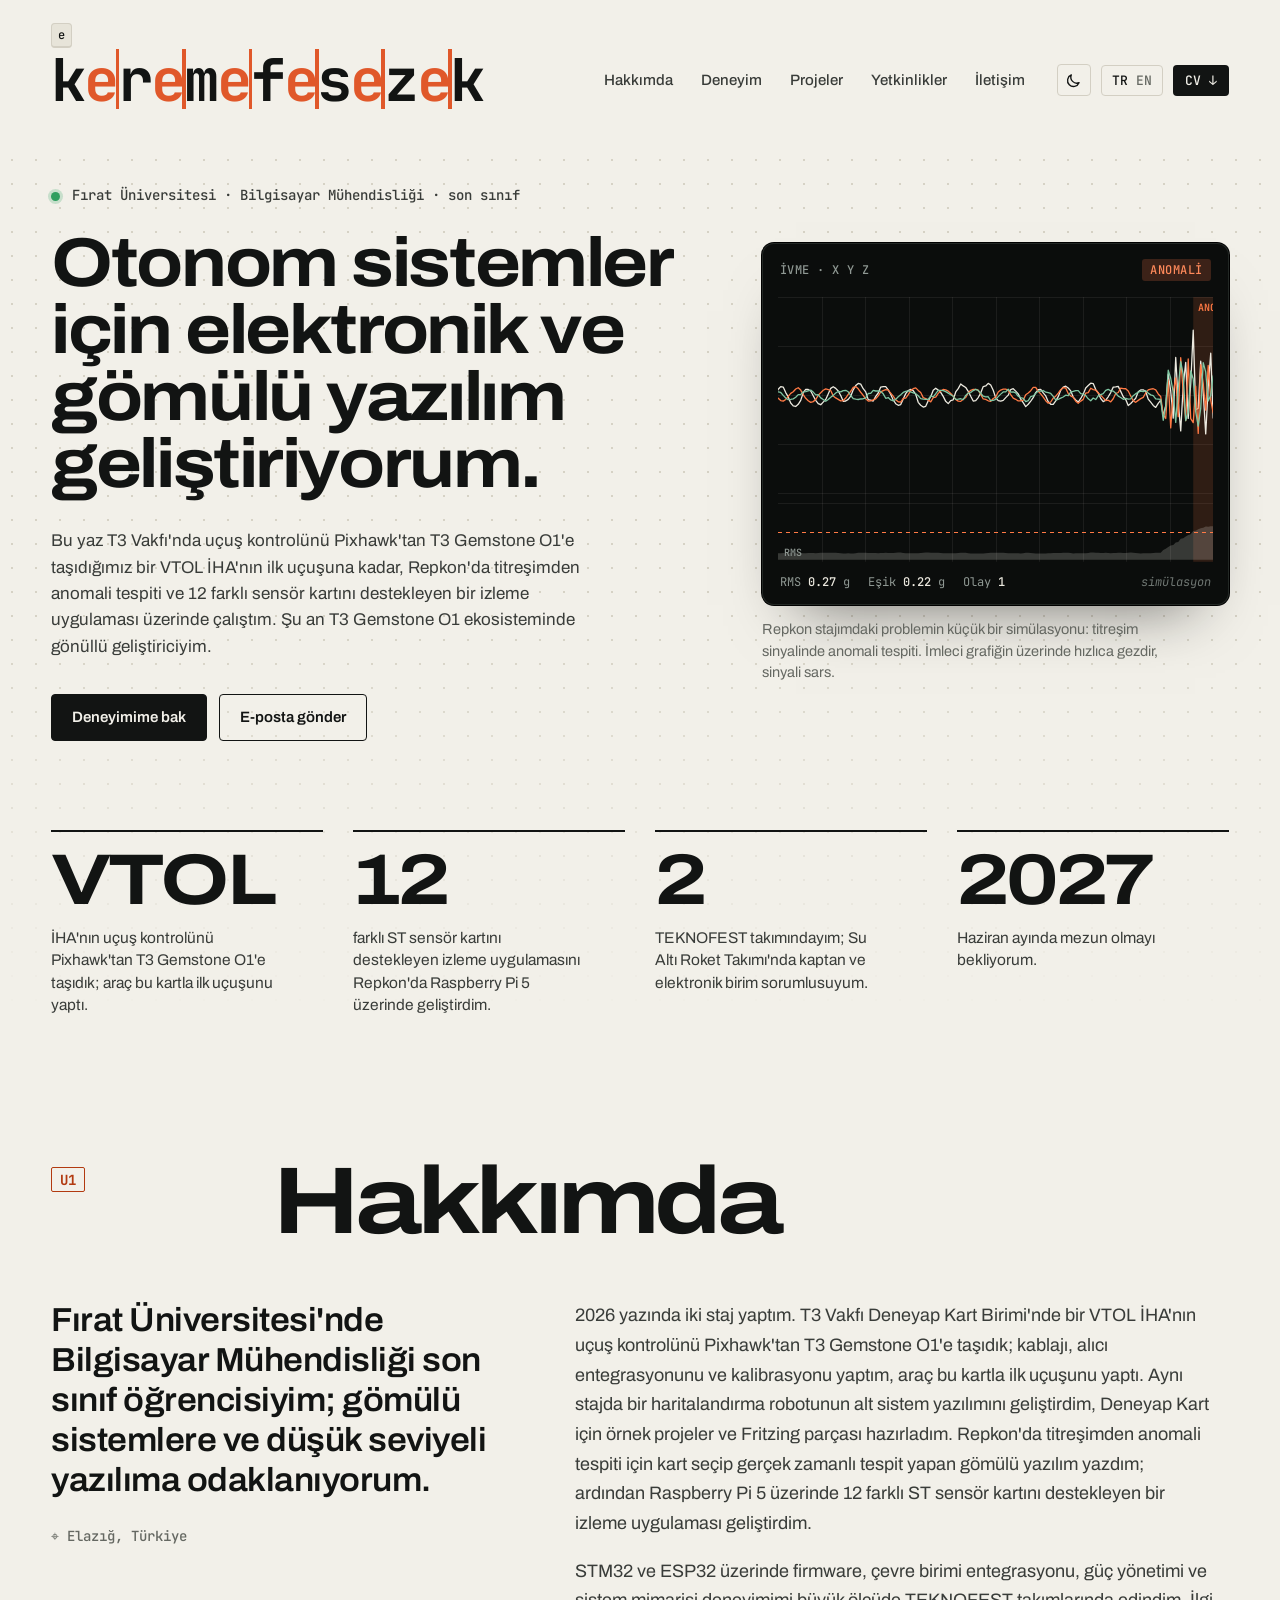
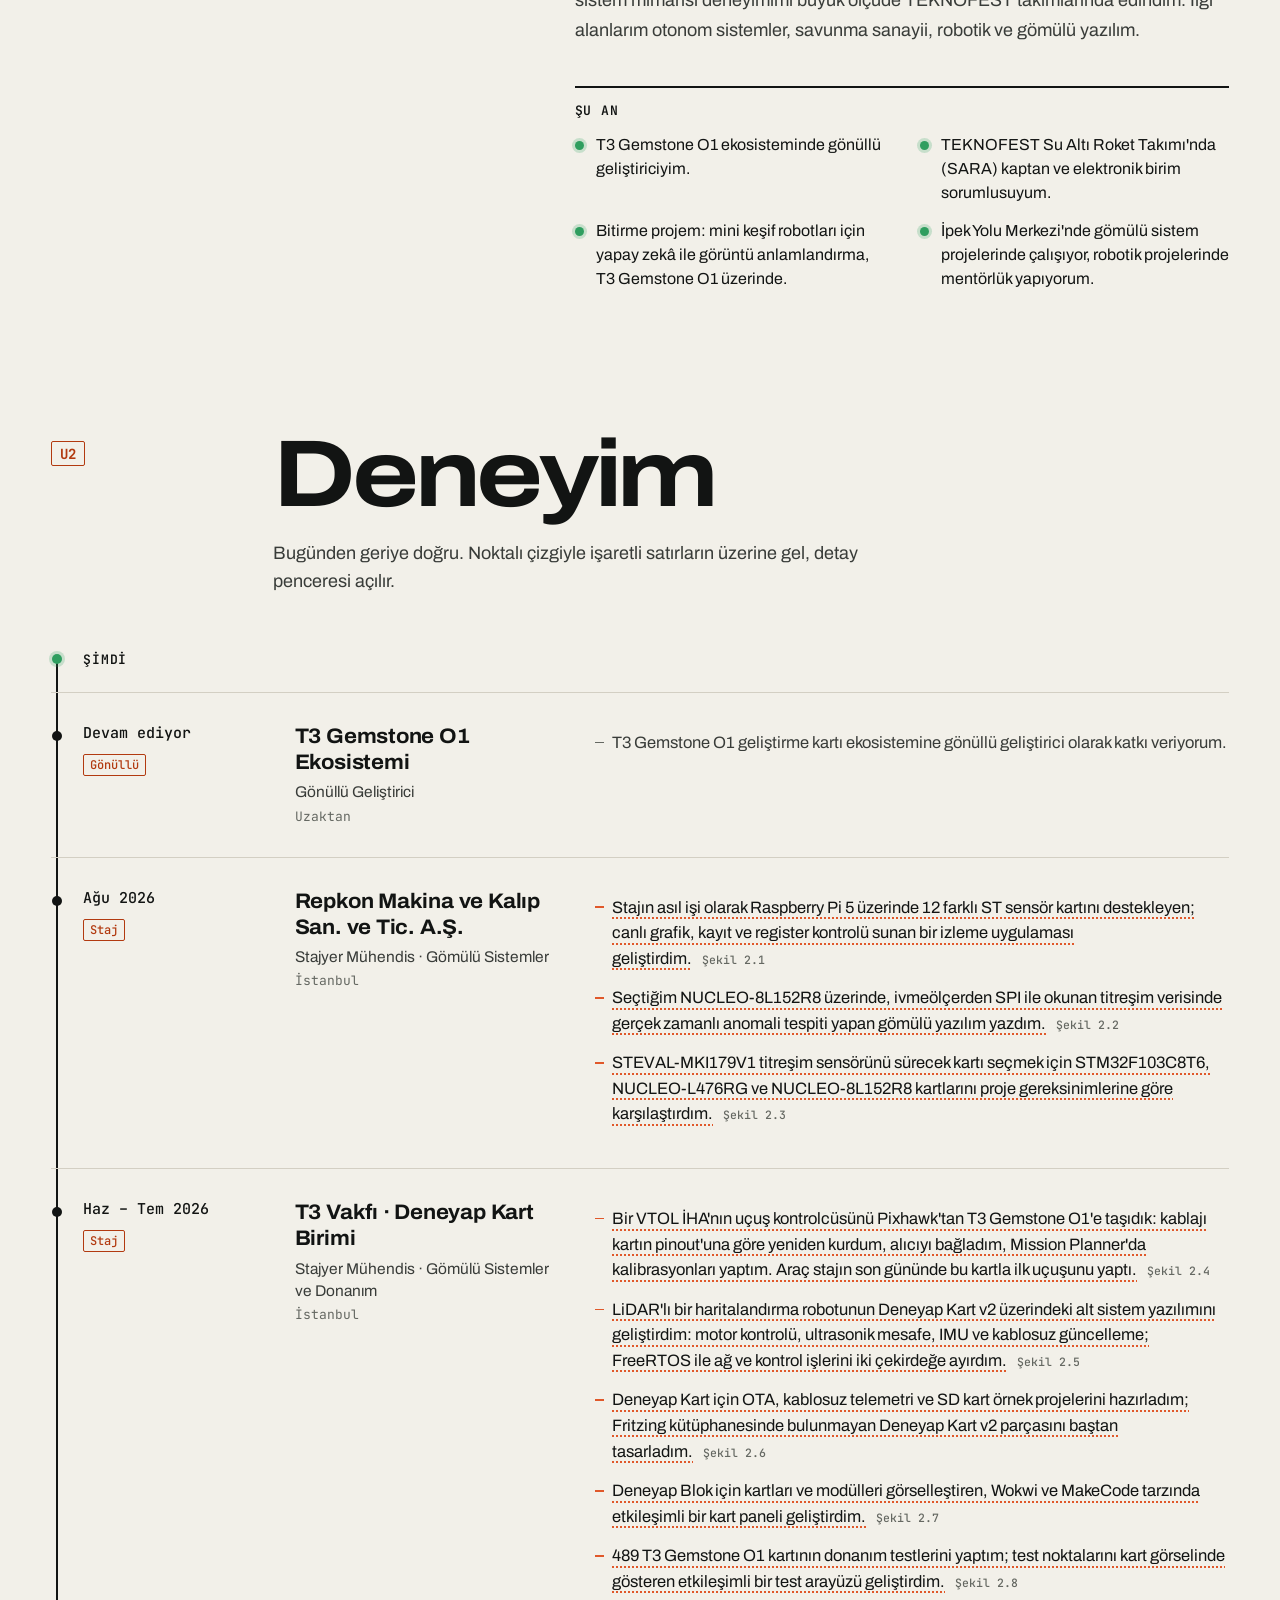
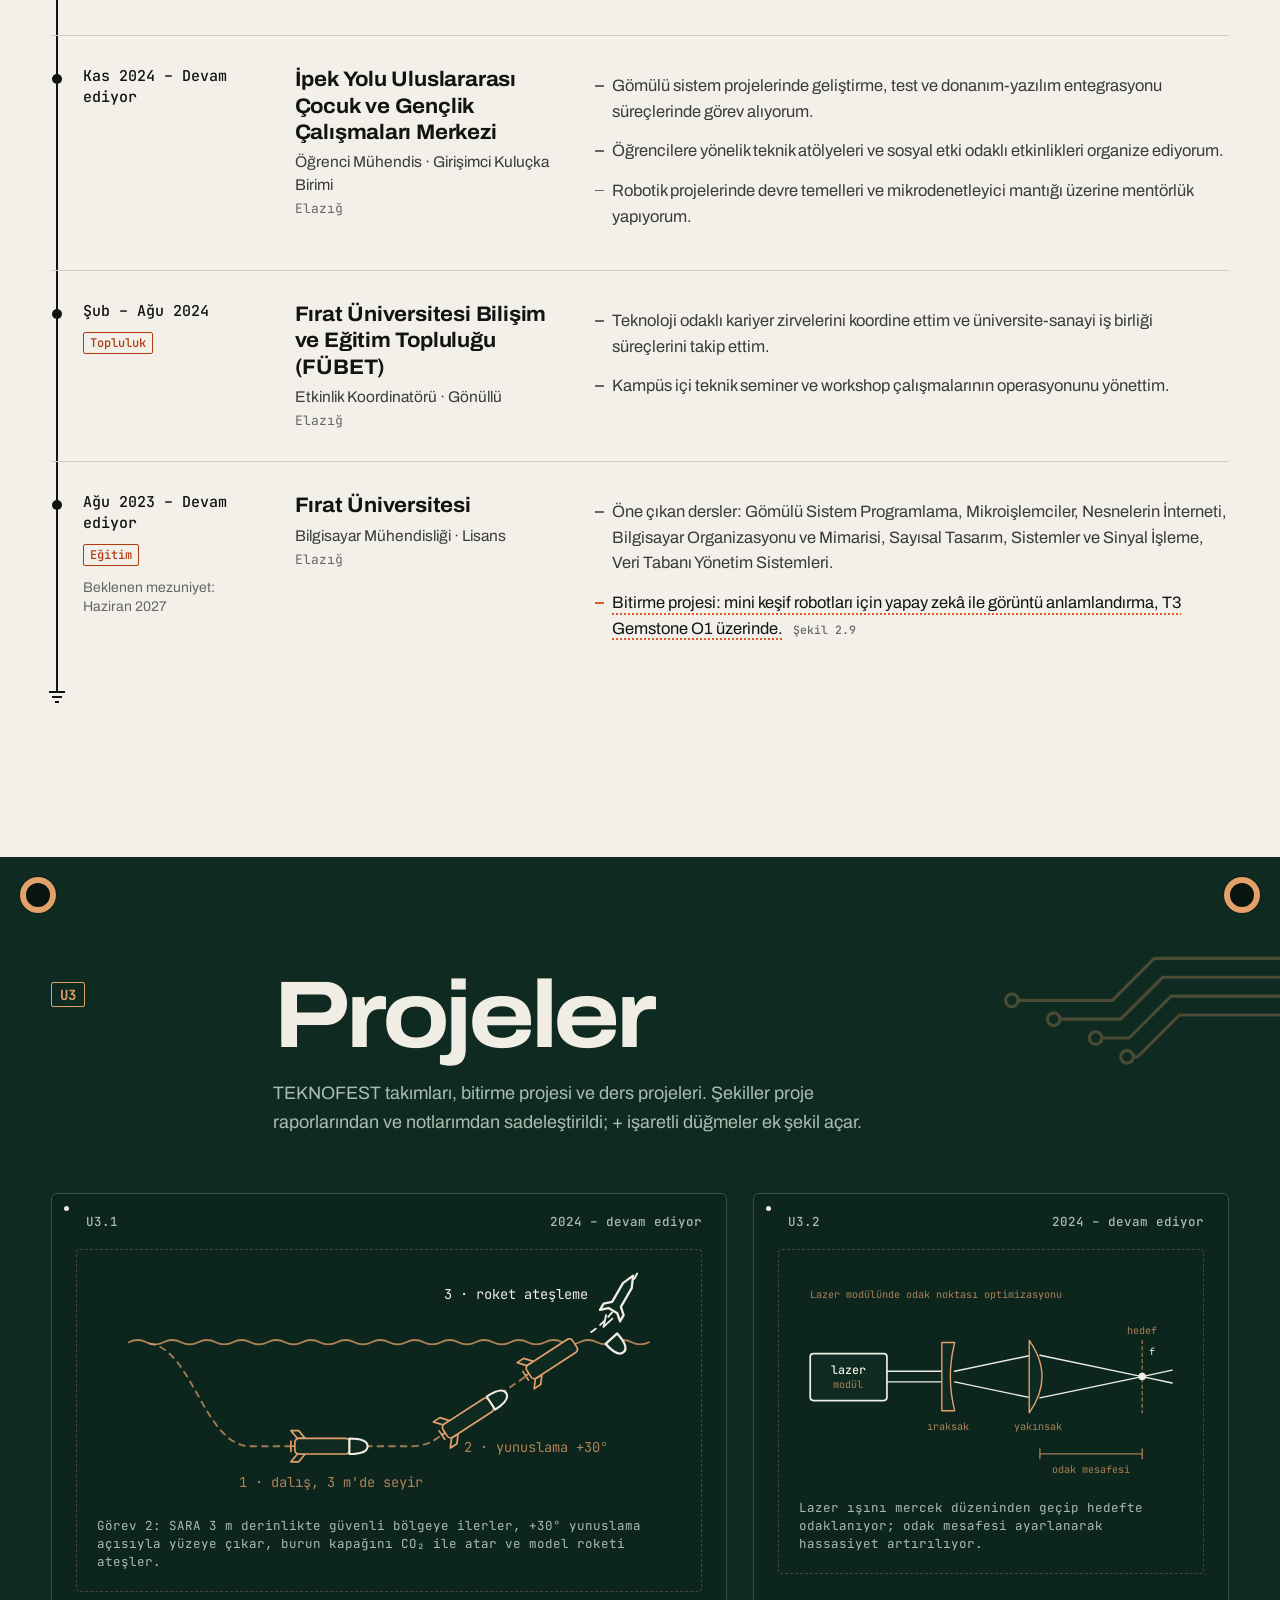
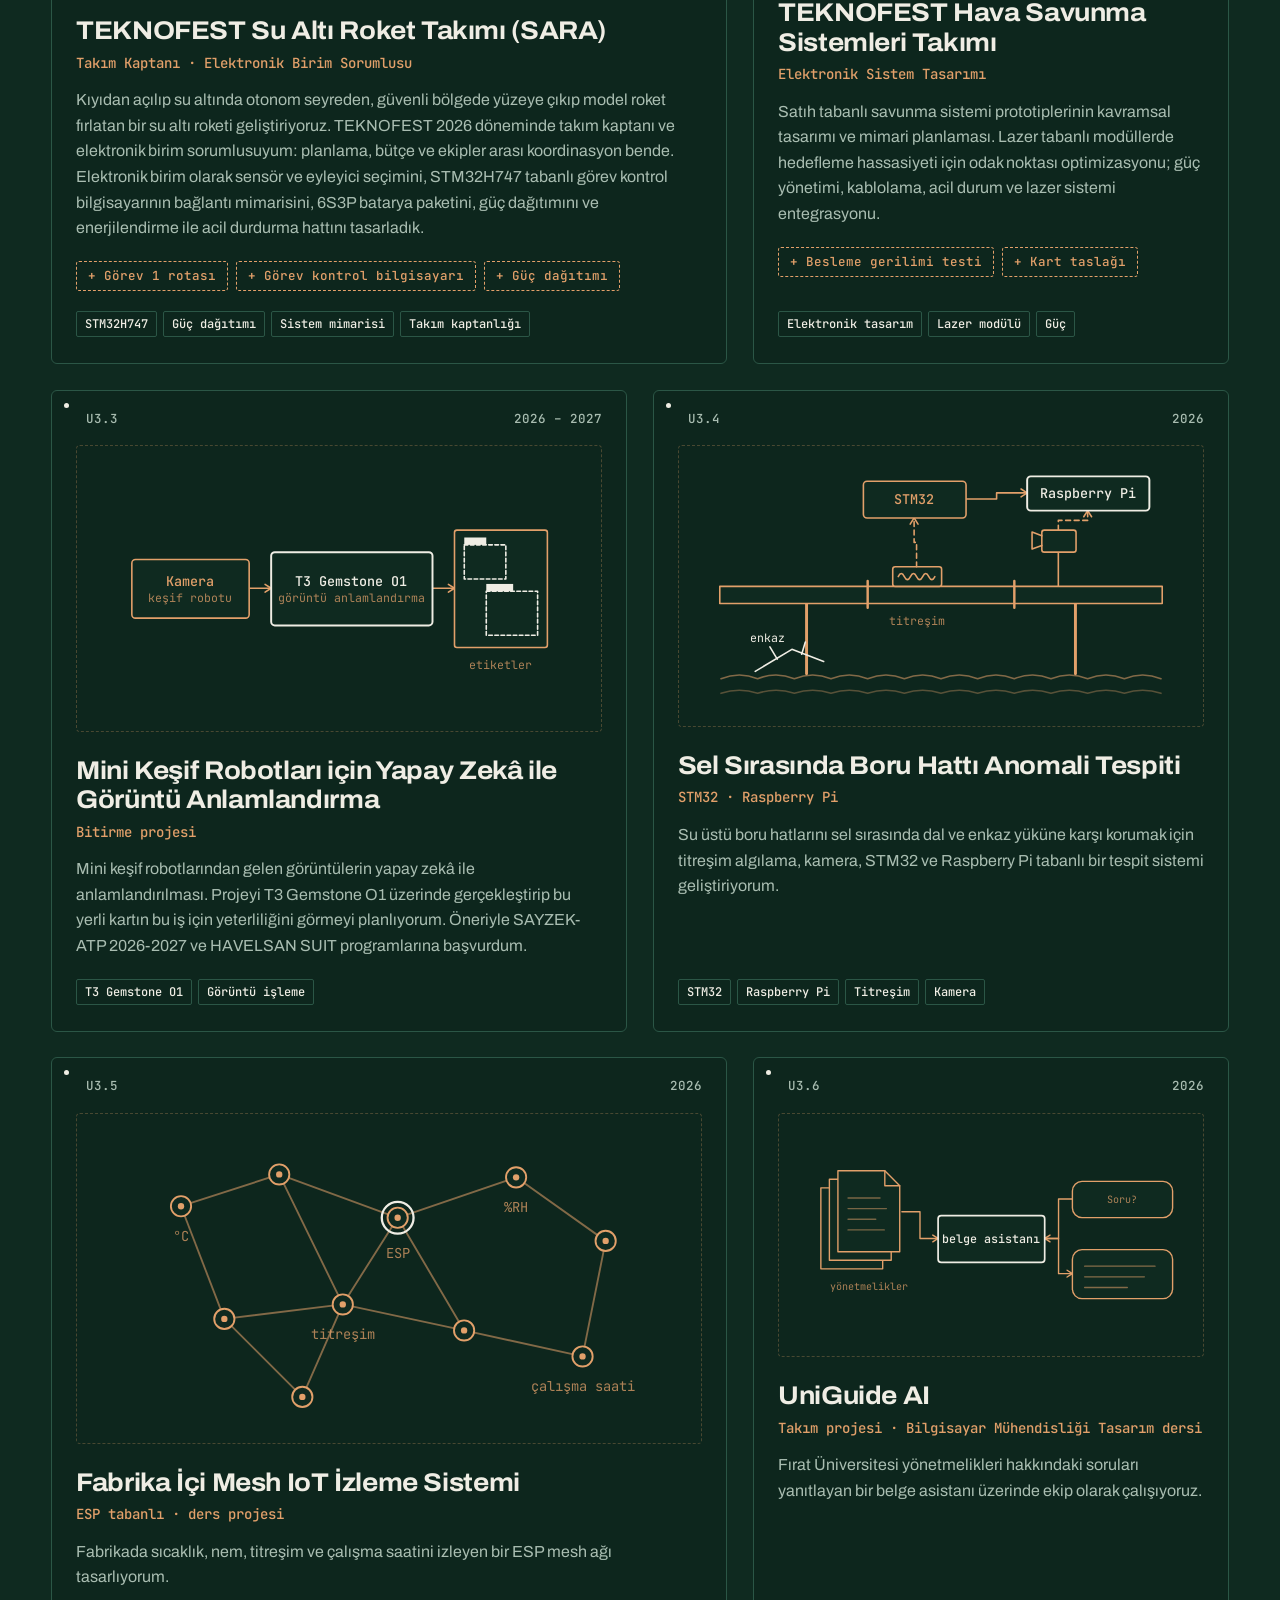
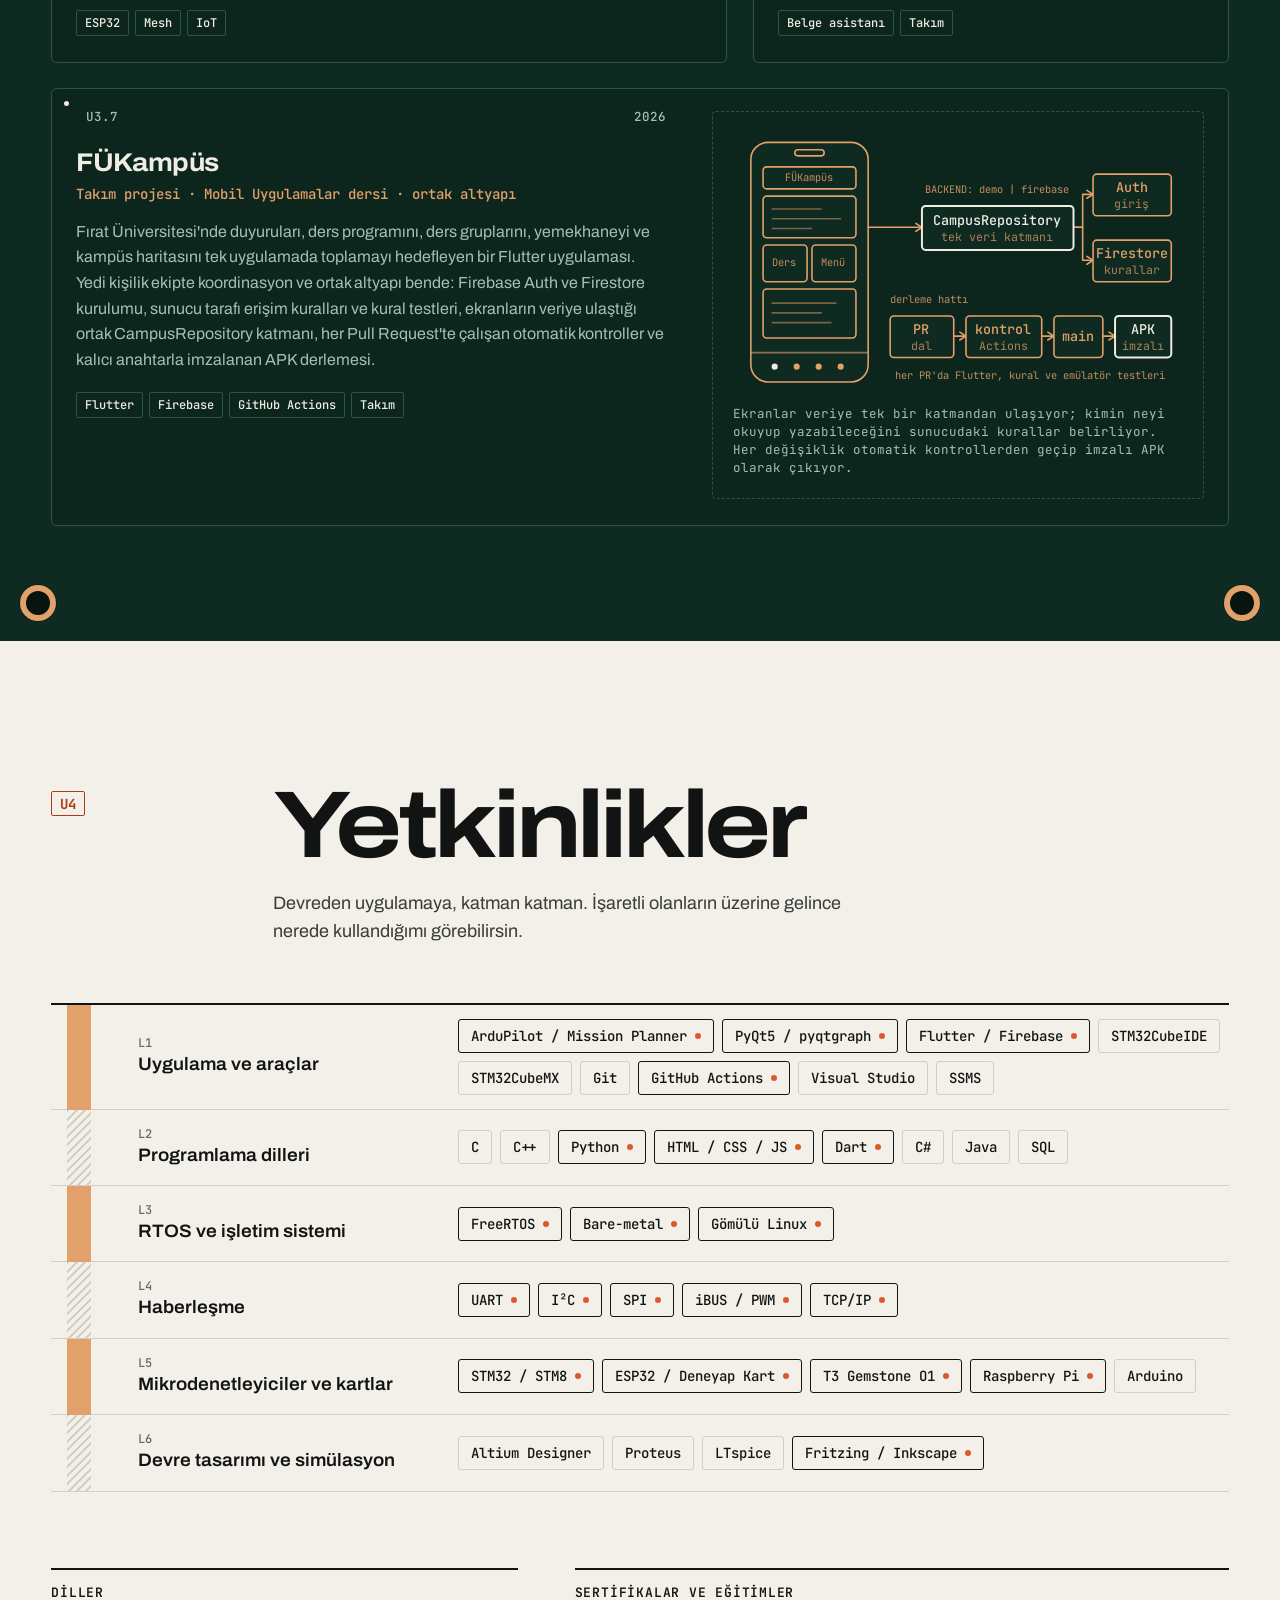
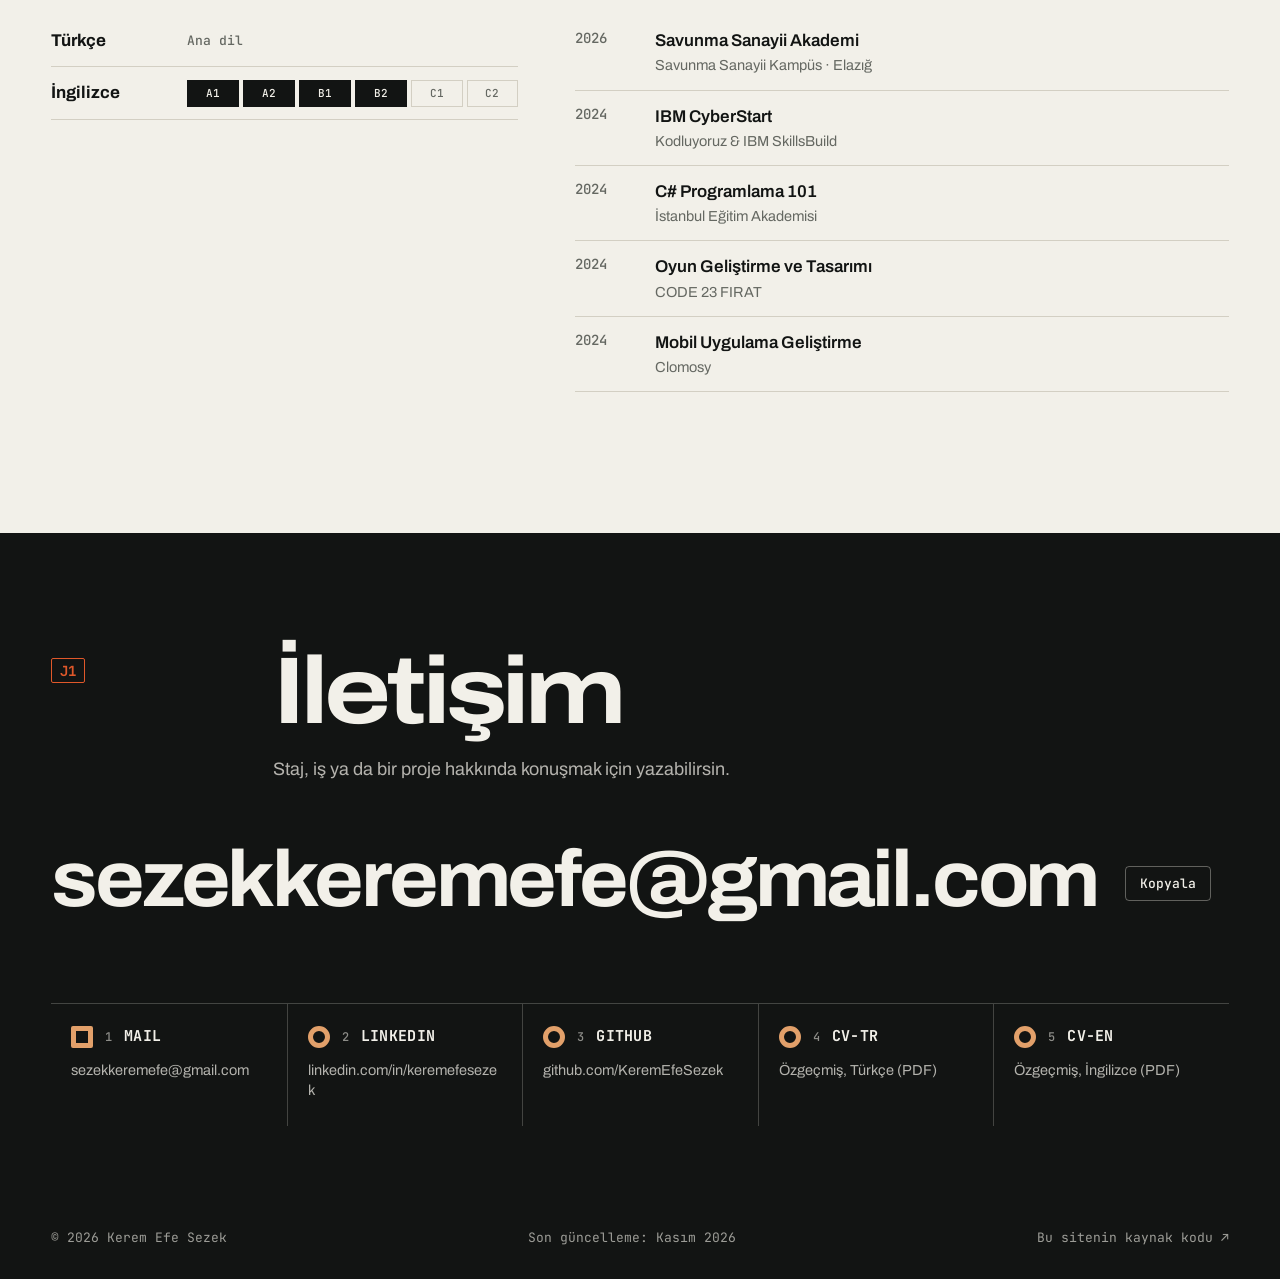
==== commit 215dbc1a: "Fix logo stutter on scroll, add English URL and search engine setup - Shrink the header logo with tr" ====
--- a/index.html
+++ b/index.html
@@ -3,31 +3,54 @@
 <head>
 <meta charset="utf-8">
 <meta name="viewport" content="width=device-width, initial-scale=1">
+<!-- seo:start (generated by tools/build.mjs, edit there) -->
 <title>Kerem Efe Sezek · Gömülü Sistemler</title>
-<meta name="description" content="Kerem Efe Sezek: Fırat Üniversitesi Bilgisayar Mühendisliği son sınıf öğrencisi. Gömülü sistemler, STM32, ESP32, T3 Gemstone O1, ArduPilot.">
+<meta name="description" content="Kerem Efe Sezek, Fırat Üniversitesi Bilgisayar Mühendisliği son sınıf öğrencisi. STM32, ESP32, FreeRTOS, ArduPilot ve T3 Gemstone O1 ile otonom sistemler için elektronik ve gömülü yazılım geliştiriyor.">
+<meta name="author" content="Kerem Efe Sezek">
+<meta name="robots" content="index, follow, max-image-preview:large">
+<link rel="canonical" href="https://keremefesezek.github.io/">
+<link rel="alternate" hreflang="tr" href="https://keremefesezek.github.io/">
+<link rel="alternate" hreflang="en" href="https://keremefesezek.github.io/en/">
+<link rel="alternate" hreflang="x-default" href="https://keremefesezek.github.io/">
+<meta property="og:type" content="profile">
+<meta property="og:site_name" content="Kerem Efe Sezek">
 <meta property="og:title" content="Kerem Efe Sezek · Gömülü Sistemler">
-<meta property="og:description" content="Otonom sistemler için elektronik ve gömülü yazılım.">
-<meta property="og:type" content="website">
+<meta property="og:description" content="Kerem Efe Sezek, Fırat Üniversitesi Bilgisayar Mühendisliği son sınıf öğrencisi. STM32, ESP32, FreeRTOS, ArduPilot ve T3 Gemstone O1 ile otonom sistemler için elektronik ve gömülü yazılım geliştiriyor.">
+<meta property="og:url" content="https://keremefesezek.github.io/">
+<meta property="og:image" content="https://keremefesezek.github.io/assets/img/og-tr.png">
+<meta property="og:image:type" content="image/png">
+<meta property="og:image:width" content="1200">
+<meta property="og:image:height" content="630">
+<meta property="og:image:alt" content="Kerem Efe Sezek, gömülü sistemler">
+<meta property="og:locale" content="tr_TR">
+<meta property="og:locale:alternate" content="en_US">
+<meta property="profile:first_name" content="Kerem Efe">
+<meta property="profile:last_name" content="Sezek">
+<meta name="twitter:card" content="summary_large_image">
+<script type="application/ld+json">{"@context":"https://schema.org","@graph":[{"@type":"WebSite","@id":"https://keremefesezek.github.io/#website","url":"https://keremefesezek.github.io/","name":"Kerem Efe Sezek","inLanguage":["tr","en"]},{"@type":"ProfilePage","@id":"https://keremefesezek.github.io/#page","url":"https://keremefesezek.github.io/","name":"Kerem Efe Sezek · Gömülü Sistemler","description":"Kerem Efe Sezek, Fırat Üniversitesi Bilgisayar Mühendisliği son sınıf öğrencisi. STM32, ESP32, FreeRTOS, ArduPilot ve T3 Gemstone O1 ile otonom sistemler için elektronik ve gömülü yazılım geliştiriyor.","inLanguage":"tr","isPartOf":{"@id":"https://keremefesezek.github.io/#website"},"mainEntity":{"@id":"https://keremefesezek.github.io/#person"}},{"@type":"Person","@id":"https://keremefesezek.github.io/#person","name":"Kerem Efe Sezek","givenName":"Kerem Efe","familyName":"Sezek","url":"https://keremefesezek.github.io/","email":"mailto:sezekkeremefe@gmail.com","jobTitle":"Bilgisayar Mühendisliği Öğrencisi","description":"Kerem Efe Sezek, Fırat Üniversitesi Bilgisayar Mühendisliği son sınıf öğrencisi. STM32, ESP32, FreeRTOS, ArduPilot ve T3 Gemstone O1 ile otonom sistemler için elektronik ve gömülü yazılım geliştiriyor.","affiliation":{"@type":"CollegeOrUniversity","name":"Fırat Üniversitesi","url":"https://www.firat.edu.tr/"},"address":{"@type":"PostalAddress","addressLocality":"Elazığ","addressCountry":"TR"},"knowsAbout":["Gömülü sistemler","Gömülü yazılım","Otonom sistemler","İHA","STM32","ESP32","FreeRTOS","ArduPilot","T3 Gemstone O1","Raspberry Pi","C","C++","Python"],"knowsLanguage":["tr","en"],"sameAs":["https://www.linkedin.com/in/keremefesezek","https://github.com/KeremEfeSezek"]}]}</script>
+<!-- seo:end -->
 <meta name="theme-color" content="#f2f0e9">
 <script>try{var t=localStorage.getItem('kes-theme');if(t==='light'||t==='dark')document.documentElement.setAttribute('data-theme',t)}catch(e){}</script>
-<link rel="icon" href="data:image/svg+xml,%3Csvg xmlns='http://www.w3.org/2000/svg' viewBox='0 0 32 32'%3E%3Crect width='32' height='32' rx='6' fill='%23121413'/%3E%3Ctext x='7' y='23' font-family='monospace' font-weight='700' font-size='19' fill='%23f2f0e9'%3Ek%3C/text%3E%3Crect x='20' y='8' width='2.5' height='17' fill='%23e0582a'/%3E%3C/svg%3E">
+<link rel="icon" href="/favicon.ico" sizes="48x48">
+<link rel="icon" href="/favicon.svg" type="image/svg+xml">
+<link rel="apple-touch-icon" href="/apple-touch-icon.png">
 <link rel="preconnect" href="https://fonts.googleapis.com">
 <link rel="preconnect" href="https://fonts.gstatic.com" crossorigin>
 <link href="https://fonts.googleapis.com/css2?family=Archivo:ital,wdth,wght@0,62..125,100..900;1,62..125,100..900&family=JetBrains+Mono:wght@400;500;700&display=swap" rel="stylesheet">
-<link rel="stylesheet" href="assets/css/site.css">
+<link rel="stylesheet" href="/assets/css/site.css">
 </head>
 <body>
 
 <header class="hdr" id="hdr">
   <div class="wrap hdr-in">
-    <a class="logo" id="logo" href="#top"></a>
+    <a class="logo" id="logo" href="#top"><span class="sr-only">Kerem Efe Sezek</span></a>
     <nav class="nav" id="nav">
-      <a href="#about" data-i18n="nav.about"></a>
-      <a href="#experience" data-i18n="nav.exp"></a>
-      <a href="#projects" data-i18n="nav.proj"></a>
-      <a href="#skills" data-i18n="nav.skills"></a>
-      <a href="#contact" data-i18n="nav.contact"></a>
-      <a class="nav-cv" href="#" data-cv data-i18n="nav.cv"></a>
+      <a href="#about" data-i18n="nav.about">Hakkımda</a>
+      <a href="#experience" data-i18n="nav.exp">Deneyim</a>
+      <a href="#projects" data-i18n="nav.proj">Projeler</a>
+      <a href="#skills" data-i18n="nav.skills">Yetkinlikler</a>
+      <a href="#contact" data-i18n="nav.contact">İletişim</a>
+      <a class="nav-cv" href="/assets/cv/Kerem-Efe-Sezek-CV-TR.pdf" data-cv data-i18n="nav.cv">CV indir</a>
       <button class="nav-lang" type="button" data-lang-switch><span data-l="tr">Türkçe</span><span data-l="en">English</span></button>
     </nav>
     <div class="hdr-tools">
@@ -36,7 +59,7 @@
         <svg class="i-moon" viewBox="0 0 20 20" fill="none" stroke="currentColor" stroke-width="1.6" stroke-linejoin="round" aria-hidden="true"><path d="M16.5 12.6A7 7 0 0 1 7.4 3.5a7 7 0 1 0 9.1 9.1Z"/></svg>
       </button>
       <button class="lang" type="button" data-lang-switch><span data-l="tr">TR</span><span data-l="en">EN</span></button>
-      <a class="hdr-cv" href="#" data-cv download>CV <span aria-hidden="true">↓</span></a>
+      <a class="hdr-cv" href="/assets/cv/Kerem-Efe-Sezek-CV-TR.pdf" data-cv download>CV <span aria-hidden="true">↓</span></a>
       <button class="menu-btn" type="button" id="menu-btn" aria-expanded="false" aria-controls="nav"><span></span></button>
     </div>
   </div>
@@ -47,56 +70,56 @@
   <section class="hero" id="top">
     <div class="wrap hero-grid">
       <div class="hero-main">
-        <p class="hero-status"><span class="led" aria-hidden="true"></span><span data-i18n="hero.status"></span></p>
-        <h1 class="hero-title" data-i18n="hero.title"></h1>
-        <p class="hero-sub" data-i18n="hero.sub"></p>
+        <p class="hero-status"><span class="led" aria-hidden="true"></span><span data-i18n="hero.status">Fırat Üniversitesi · Bilgisayar Mühendisliği · son sınıf</span></p>
+        <h1 class="hero-title" data-i18n="hero.title">Otonom sistemler için elektronik ve gömülü yazılım geliştiriyorum.</h1>
+        <p class="hero-sub" data-i18n="hero.sub">Bu yaz T3 Vakfı'nda uçuş kontrolünü Pixhawk'tan T3 Gemstone O1'e taşıdığımız bir VTOL İHA'nın ilk uçuşuna kadar, Repkon'da titreşimden anomali tespiti ve 12 farklı sensör kartını destekleyen bir izleme uygulaması üzerinde çalıştım. Şu an T3 Gemstone O1 ekosisteminde gönüllü geliştiriciyim.</p>
         <div class="hero-actions">
-          <a class="btn btn-ink" href="#experience" data-i18n="hero.cta1"></a>
-          <a class="btn" href="mailto:sezekkeremefe@gmail.com" data-i18n="hero.cta2"></a>
+          <a class="btn btn-ink" href="#experience" data-i18n="hero.cta1">Deneyimime bak</a>
+          <a class="btn" href="mailto:sezekkeremefe@gmail.com" data-i18n="hero.cta2">E-posta gönder</a>
         </div>
       </div>
 
       <figure class="scope" id="scope">
         <div class="scope-screen">
           <div class="scope-top">
-            <span data-i18n="scope.title"></span>
+            <span data-i18n="scope.title">İVME · X Y Z</span>
             <span class="scope-state" data-scope-state></span>
           </div>
           <canvas aria-hidden="true"></canvas>
           <div class="scope-read">
             <span>RMS <b data-scope-rms>0.00</b> g</span>
-            <span><span data-i18n="scope.thr"></span> <b data-scope-thr></b> g</span>
-            <span><span data-i18n="scope.events"></span> <b data-scope-evt>0</b></span>
-            <span class="scope-sim" data-i18n="scope.sim"></span>
+            <span><span data-i18n="scope.thr">Eşik</span> <b data-scope-thr></b> g</span>
+            <span><span data-i18n="scope.events">Olay</span> <b data-scope-evt>0</b></span>
+            <span class="scope-sim" data-i18n="scope.sim">simülasyon</span>
           </div>
         </div>
-        <figcaption data-hint="scope.cap"></figcaption>
+        <figcaption data-hint="scope.cap">Repkon stajımdaki problemin küçük bir simülasyonu: titreşim sinyalinde anomali tespiti. İmleci grafiğin üzerinde hızlıca gezdir, sinyali sars.</figcaption>
       </figure>
     </div>
 
     <div class="wrap">
       <dl class="facts">
-        <div><dt>VTOL</dt><dd data-i18n="f1"></dd></div>
-        <div><dt>12</dt><dd data-i18n="f2"></dd></div>
-        <div><dt>2</dt><dd data-i18n="f3"></dd></div>
-        <div><dt>2027</dt><dd data-i18n="f4"></dd></div>
+        <div><dt>VTOL</dt><dd data-i18n="f1">İHA'nın uçuş kontrolünü Pixhawk'tan T3 Gemstone O1'e taşıdık; araç bu kartla ilk uçuşunu yaptı.</dd></div>
+        <div><dt>12</dt><dd data-i18n="f2">farklı ST sensör kartını destekleyen izleme uygulamasını Repkon'da Raspberry Pi 5 üzerinde geliştirdim.</dd></div>
+        <div><dt>2</dt><dd data-i18n="f3">TEKNOFEST takımındayım; Su Altı Roket Takımı'nda kaptan ve elektronik birim sorumlusuyum.</dd></div>
+        <div><dt>2027</dt><dd data-i18n="f4">Haziran ayında mezun olmayı bekliyorum.</dd></div>
       </dl>
     </div>
   </section>
 
   <section class="sec" id="about">
     <div class="wrap">
-      <header class="sec-h"><span class="ref">U1</span><h2 data-i18n="about.title"></h2></header>
+      <header class="sec-h"><span class="ref">U1</span><h2 data-i18n="about.title">Hakkımda</h2></header>
       <div class="about">
         <div class="about-side">
-          <p class="about-lead" data-i18n="about.p1"></p>
-          <p class="about-loc"><span aria-hidden="true">⌖</span> <span data-i18n="about.loc"></span></p>
+          <p class="about-lead" data-i18n="about.p1">Fırat Üniversitesi'nde Bilgisayar Mühendisliği son sınıf öğrencisiyim; gömülü sistemlere ve düşük seviyeli yazılıma odaklanıyorum.</p>
+          <p class="about-loc"><span aria-hidden="true">⌖</span> <span data-i18n="about.loc">Elazığ, Türkiye</span></p>
         </div>
         <div class="about-text">
-          <p data-i18n="about.p2"></p>
-          <p data-i18n="about.p3"></p>
+          <p data-i18n="about.p2">2026 yazında iki staj yaptım. T3 Vakfı Deneyap Kart Birimi'nde bir VTOL İHA'nın uçuş kontrolünü Pixhawk'tan T3 Gemstone O1'e taşıdık; kablajı, alıcı entegrasyonunu ve kalibrasyonu yaptım, araç bu kartla ilk uçuşunu yaptı. Aynı stajda bir haritalandırma robotunun alt sistem yazılımını geliştirdim, Deneyap Kart için örnek projeler ve Fritzing parçası hazırladım. Repkon'da titreşimden anomali tespiti için kart seçip gerçek zamanlı tespit yapan gömülü yazılım yazdım; ardından Raspberry Pi 5 üzerinde 12 farklı ST sensör kartını destekleyen bir izleme uygulaması geliştirdim.</p>
+          <p data-i18n="about.p3">STM32 ve ESP32 üzerinde firmware, çevre birimi entegrasyonu, güç yönetimi ve sistem mimarisi deneyimimi büyük ölçüde TEKNOFEST takımlarında edindim. İlgi alanlarım otonom sistemler, savunma sanayii, robotik ve gömülü yazılım.</p>
           <div class="about-now">
-            <h3 data-i18n="about.now"></h3>
+            <h3 data-i18n="about.now">Şu an</h3>
             <ul id="now"></ul>
           </div>
         </div>
@@ -106,7 +129,7 @@
 
   <section class="sec" id="experience">
     <div class="wrap">
-      <header class="sec-h"><span class="ref">U2</span><h2 data-i18n="exp.title"></h2><p data-hint="exp.hint"></p></header>
+      <header class="sec-h"><span class="ref">U2</span><h2 data-i18n="exp.title">Deneyim</h2><p data-hint="exp.hint">Bugünden geriye doğru. Noktalı çizgiyle işaretli satırların üzerine gel, detay penceresi açılır.</p></header>
       <ol class="tl" id="tl"></ol>
     </div>
   </section>
@@ -121,22 +144,22 @@
       <path d="M420 84H324l-40 40h-4"/><circle cx="274" cy="124" r="6"/>
     </svg>
     <div class="wrap">
-      <header class="sec-h"><span class="ref">U3</span><h2 data-i18n="proj.title"></h2><p data-i18n="proj.sub"></p></header>
+      <header class="sec-h"><span class="ref">U3</span><h2 data-i18n="proj.title">Projeler</h2><p data-i18n="proj.sub">TEKNOFEST takımları, bitirme projesi ve ders projeleri. Şekiller proje raporlarından ve notlarımdan sadeleştirildi; + işaretli düğmeler ek şekil açar.</p></header>
       <div class="cards" id="cards"></div>
     </div>
   </section>
 
   <section class="sec" id="skills">
     <div class="wrap">
-      <header class="sec-h"><span class="ref">U4</span><h2 data-i18n="skills.title"></h2><p data-i18n="skills.sub"></p></header>
+      <header class="sec-h"><span class="ref">U4</span><h2 data-i18n="skills.title">Yetkinlikler</h2><p data-i18n="skills.sub">Devreden uygulamaya, katman katman. İşaretli olanların üzerine gelince nerede kullandığımı görebilirsin.</p></header>
       <div class="stack" id="stack"></div>
       <div class="extras">
         <div>
-          <h3 data-i18n="skills.langs"></h3>
+          <h3 data-i18n="skills.langs">Diller</h3>
           <ul class="langs" id="langs"></ul>
         </div>
         <div>
-          <h3 data-i18n="skills.certs"></h3>
+          <h3 data-i18n="skills.certs">Sertifikalar ve eğitimler</h3>
           <ul class="certs" id="certs"></ul>
         </div>
       </div>
@@ -145,23 +168,23 @@
 
   <section class="contact" id="contact">
     <div class="wrap">
-      <header class="sec-h"><span class="ref">J1</span><h2 data-i18n="contact.title"></h2><p data-i18n="contact.lead"></p></header>
+      <header class="sec-h"><span class="ref">J1</span><h2 data-i18n="contact.title">İletişim</h2><p data-i18n="contact.lead">Staj, iş ya da bir proje hakkında konuşmak için yazabilirsin.</p></header>
       <div class="mail-row">
         <a class="mail" href="mailto:sezekkeremefe@gmail.com">sezekkeremefe@gmail.com</a>
-        <button class="copy" type="button" id="copy" data-i18n="contact.copy"></button>
+        <button class="copy" type="button" id="copy" data-i18n="contact.copy">Kopyala</button>
       </div>
       <ol class="j1" id="j1"></ol>
     </div>
     <footer class="wrap foot">
       <span>© 2026 Kerem Efe Sezek</span>
-      <span data-i18n="foot.updated"></span>
-      <a id="source" href="#"><span data-i18n="foot.source"></span> ↗</a>
+      <span data-i18n="foot.updated">Son güncelleme: Kasım 2026</span>
+      <a id="source" href="#"><span data-i18n="foot.source">Bu sitenin kaynak kodu</span> ↗</a>
     </footer>
   </section>
 </main>
 
-<script src="assets/js/content.js"></script>
-<script src="assets/js/figures.js"></script>
-<script src="assets/js/main.js"></script>
+<script src="/assets/js/content.js"></script>
+<script src="/assets/js/figures.js"></script>
+<script src="/assets/js/main.js"></script>
 </body>
 </html>
--- a/assets/css/site.css
+++ b/assets/css/site.css
@@ -108,9 +108,13 @@
   font: 700 clamp(34px, 4.6vw, 72px)/1 var(--mono); letter-spacing: -.03em;
   text-decoration: none; white-space: nowrap; cursor: pointer;
   -webkit-user-select: none; user-select: none;
-  transition: font-size .4s var(--ease);
-}
-.is-compact .logo { font-size: 23px; letter-spacing: -.02em; }
+  /* shrinks with transform, not font-size: no text relayout per frame, so no stutter.
+     --logo-s = --logo-small / font-size, set by main.js */
+  --logo-small: 23px;
+  transform-origin: 0 50%;
+  transition: transform .4s var(--ease);
+}
+.is-compact .logo { transform: scale(var(--logo-s, .4)); }
 
 .nav { display: flex; align-items: center; gap: 28px; margin-left: auto; font: 500 15px/1 var(--sans); }
 .nav a { position: relative; padding: 6px 0; text-decoration: none; color: var(--ink-2); }
@@ -169,7 +173,8 @@
   font: 500 12px/1 var(--mono); letter-spacing: 0; color: var(--muted); white-space: nowrap;
   opacity: 0; transition: opacity .15s ease; pointer-events: none;
 }
-.is-compact .lg-key { margin-bottom: 4px; font-size: 10px; }
+/* undo the logo's scale so the key hint stays readable (~10px) in the compact header */
+.is-compact .lg-key { margin-bottom: calc(4px / var(--logo-s, .4)); scale: calc(.84 / var(--logo-s, .4)); transform-origin: 0 100%; }
 .lg-key.on { opacity: 1; }
 .lg-key kbd {
   font: inherit; color: var(--ink); background: var(--paper-2);
@@ -485,9 +490,8 @@
 @media (max-width: 900px) {
   :root { --hdr-tall: 104px; --hdr-short: 58px; }
   .hdr-in { gap: 12px; }
-  .logo { font-size: clamp(22px, 6.2vw, 40px); }
+  .logo { font-size: clamp(22px, 6.2vw, 40px); --logo-small: 20px; }
   .lang { padding: 7px 8px; gap: 6px; }
-  .is-compact .logo { font-size: 20px; }
   .hdr-tools { margin-left: auto; }
   .hdr-cv { display: none; }
   .menu-btn { display: inline-block; }
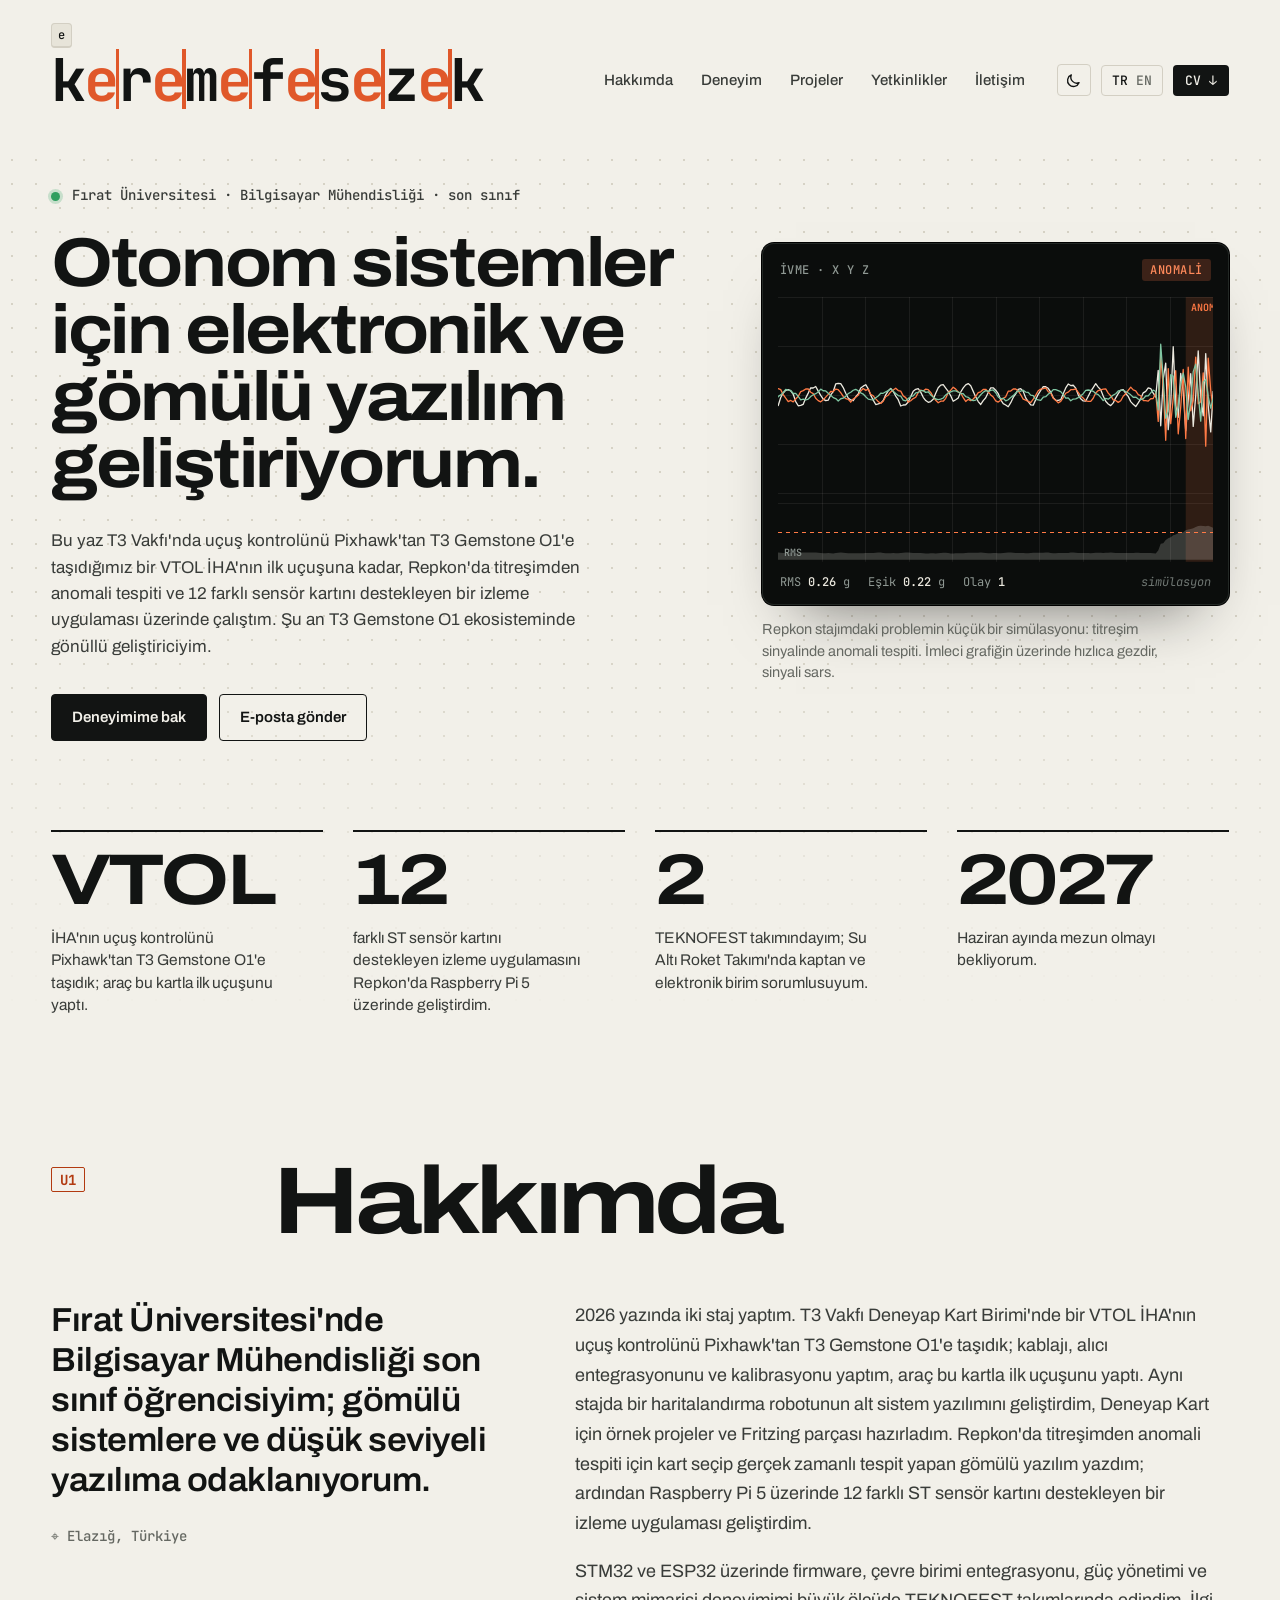
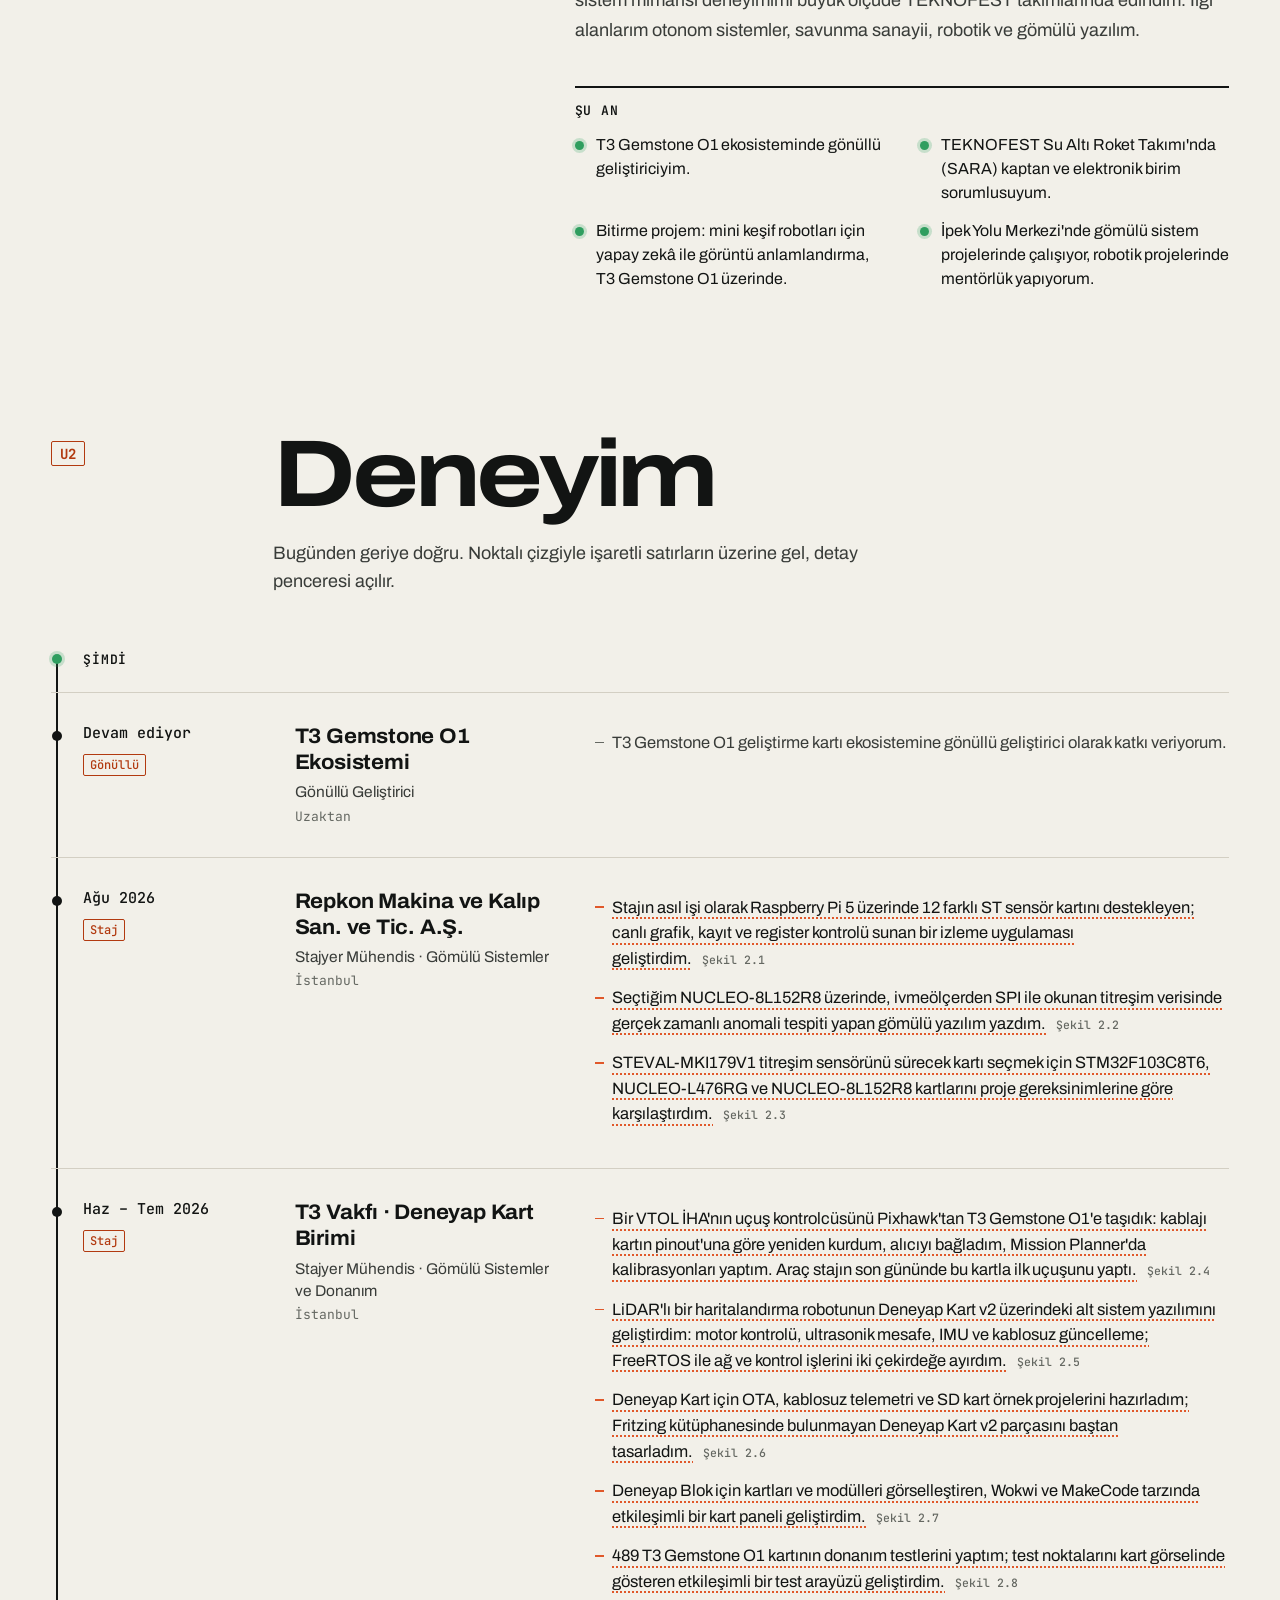
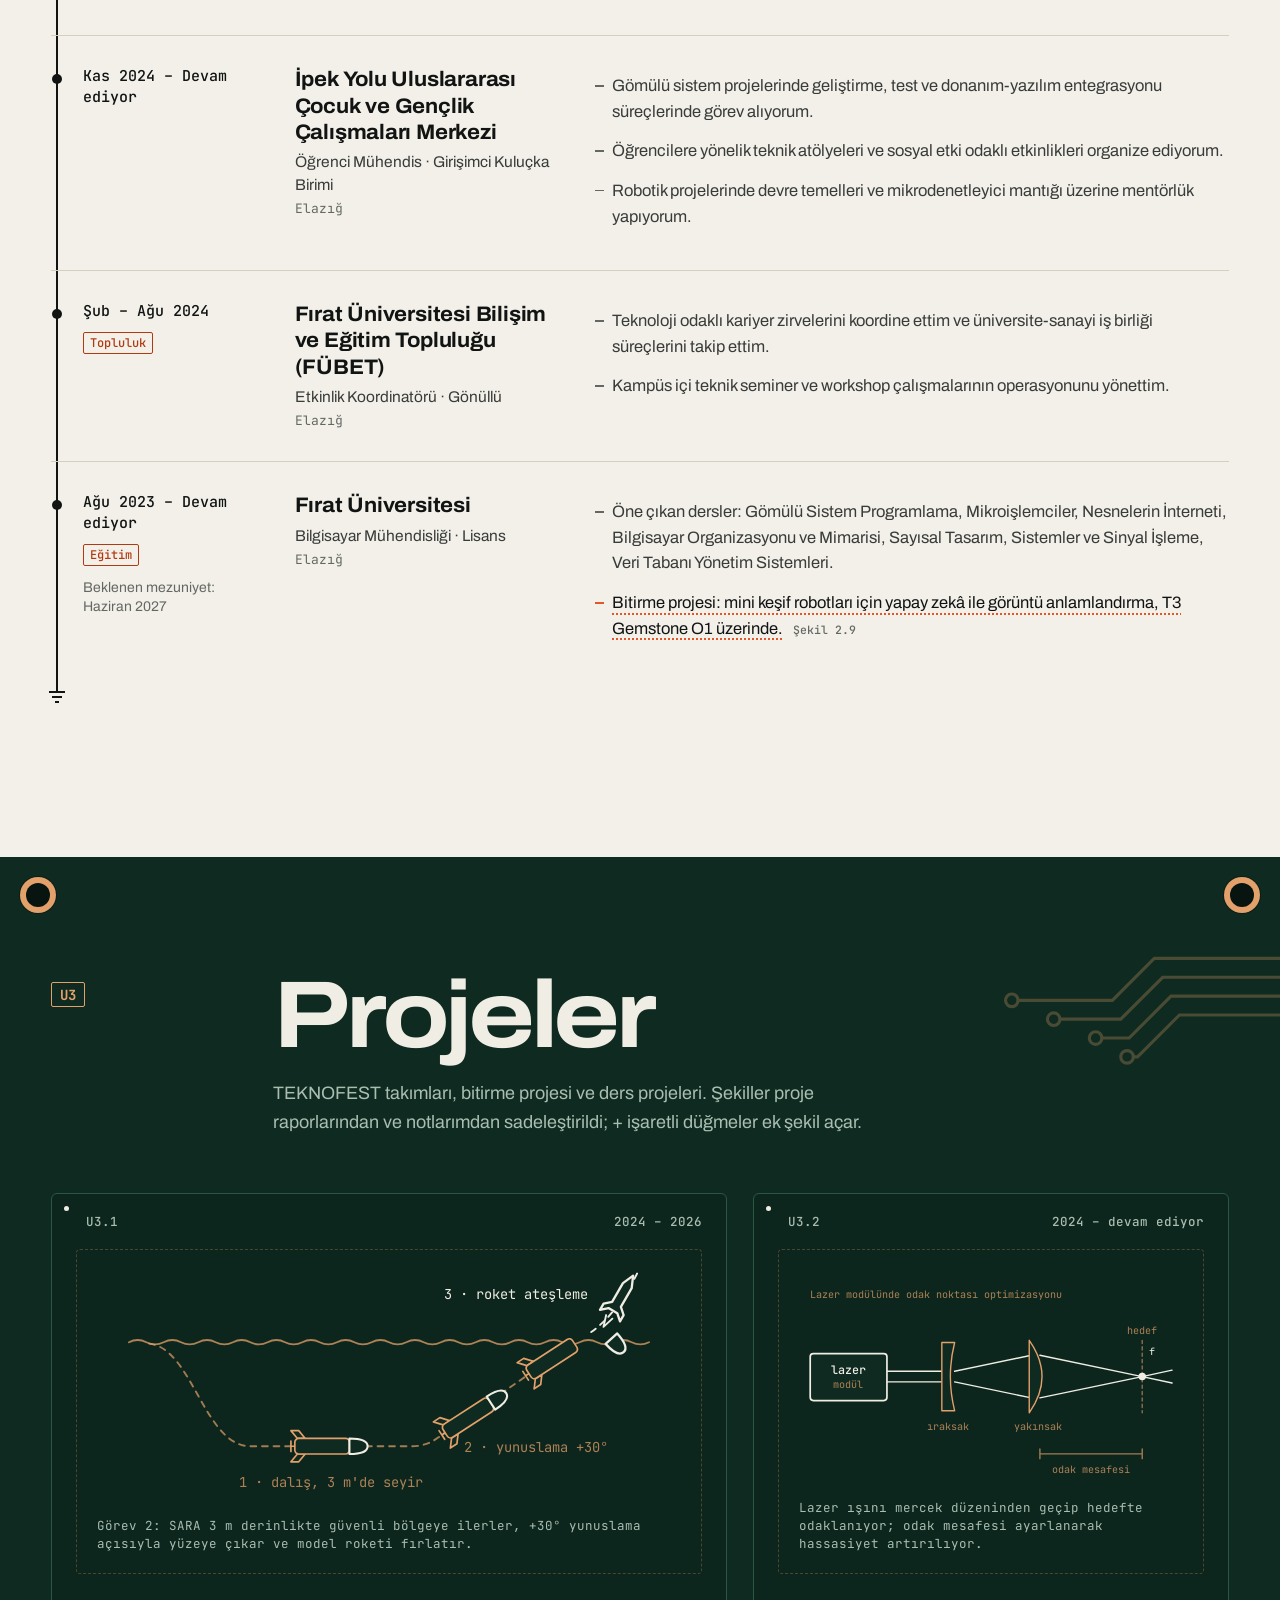
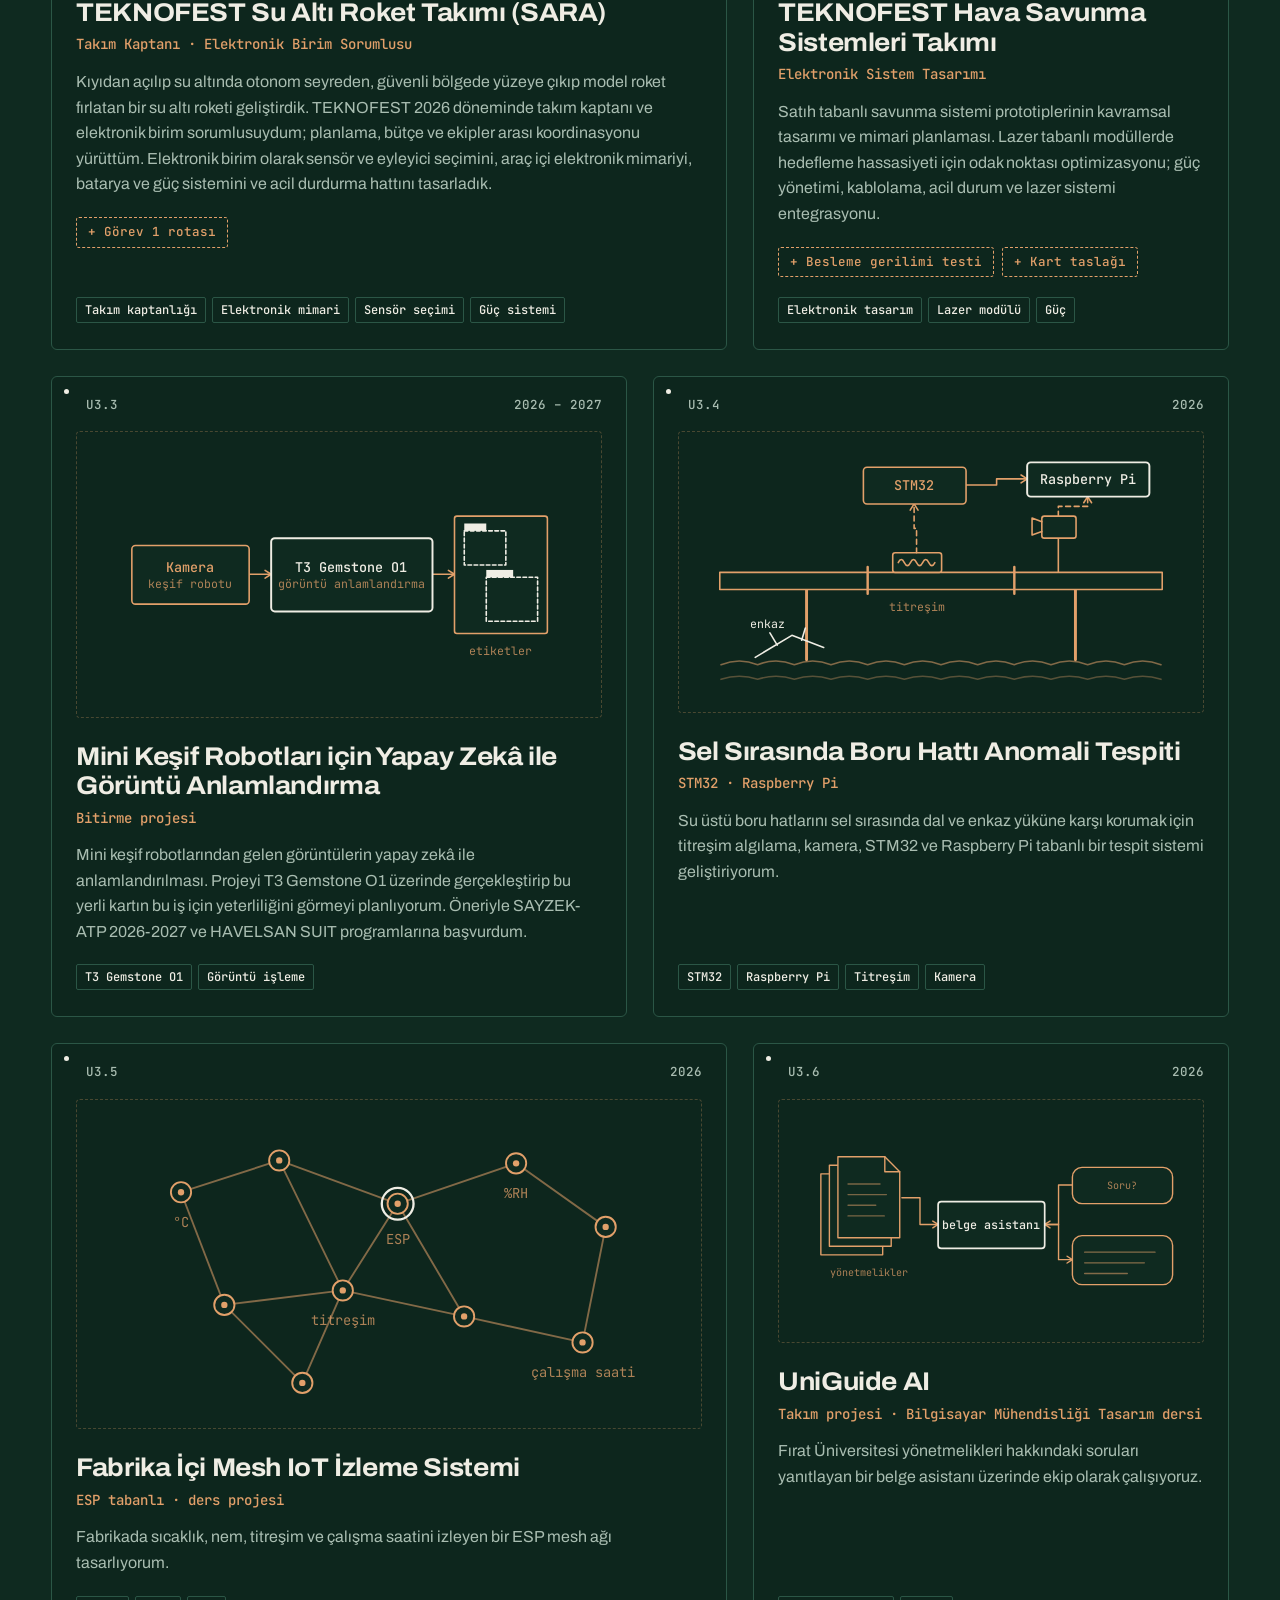
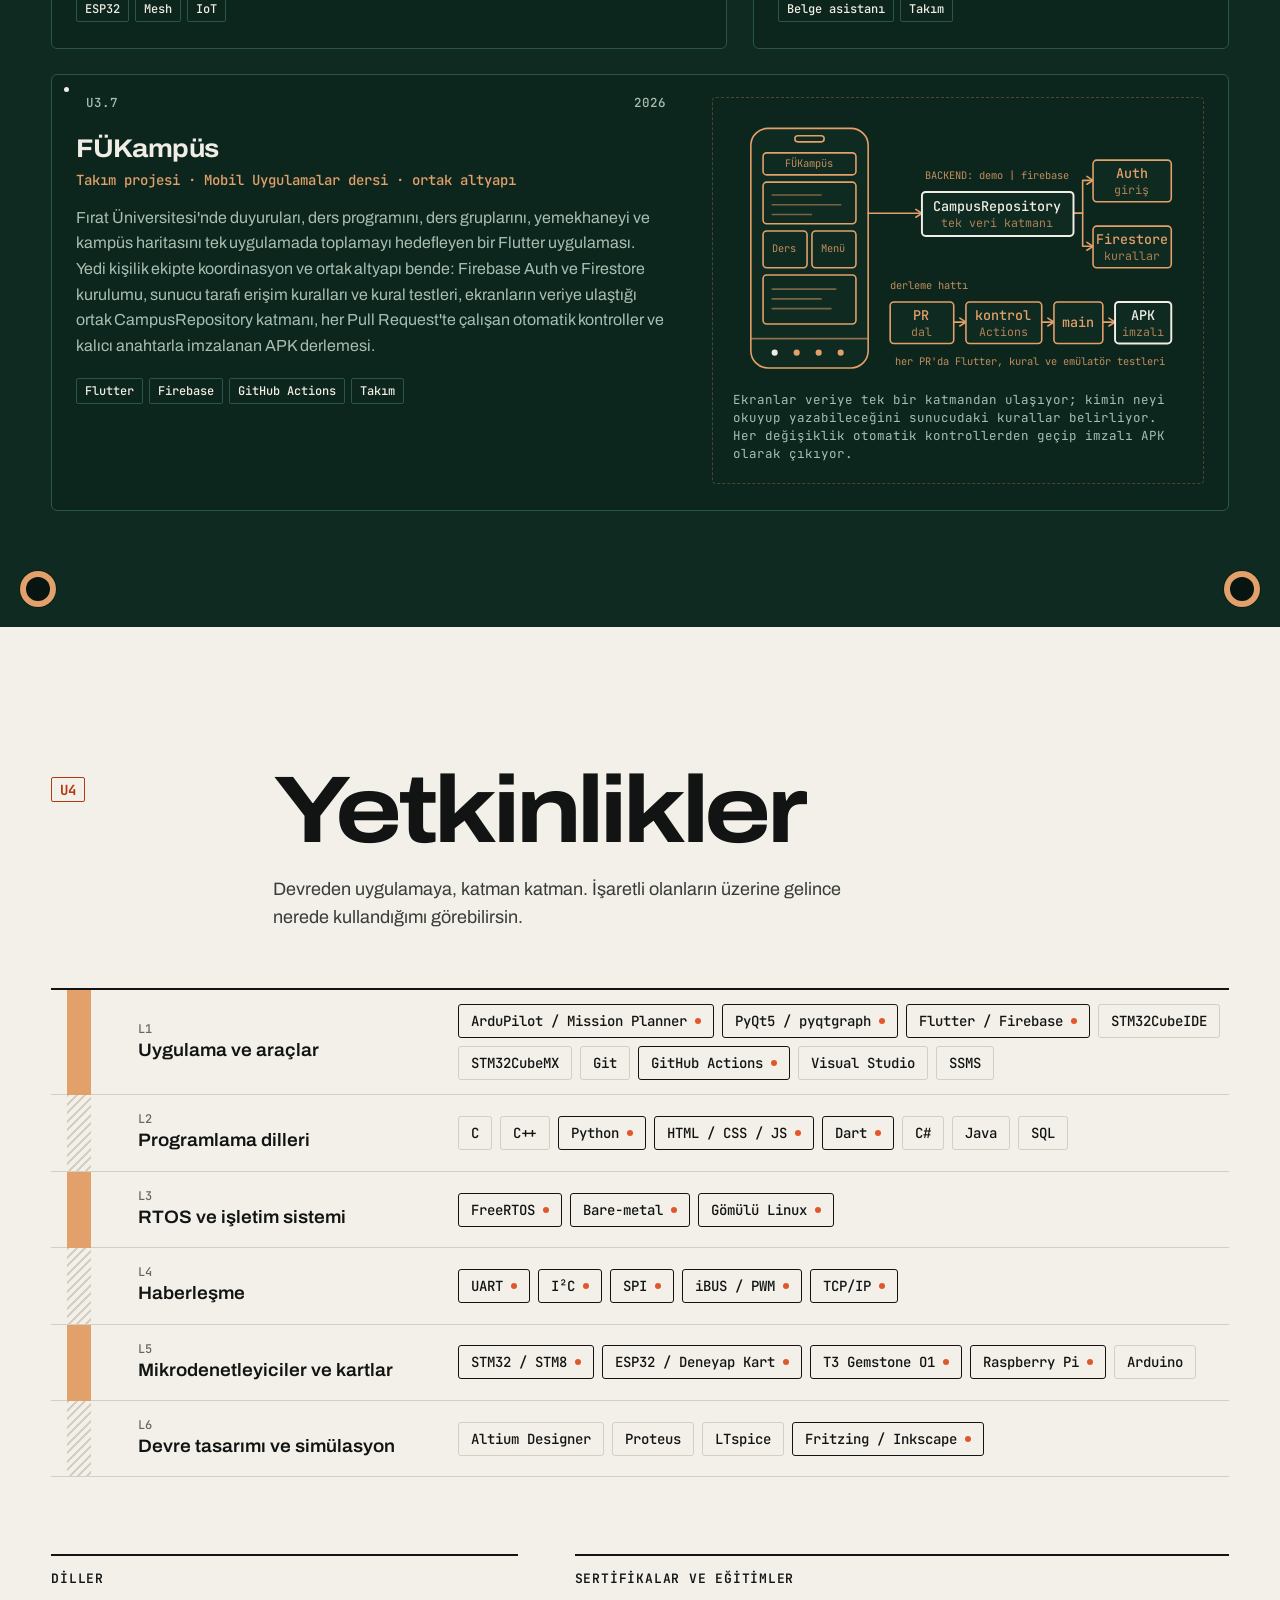
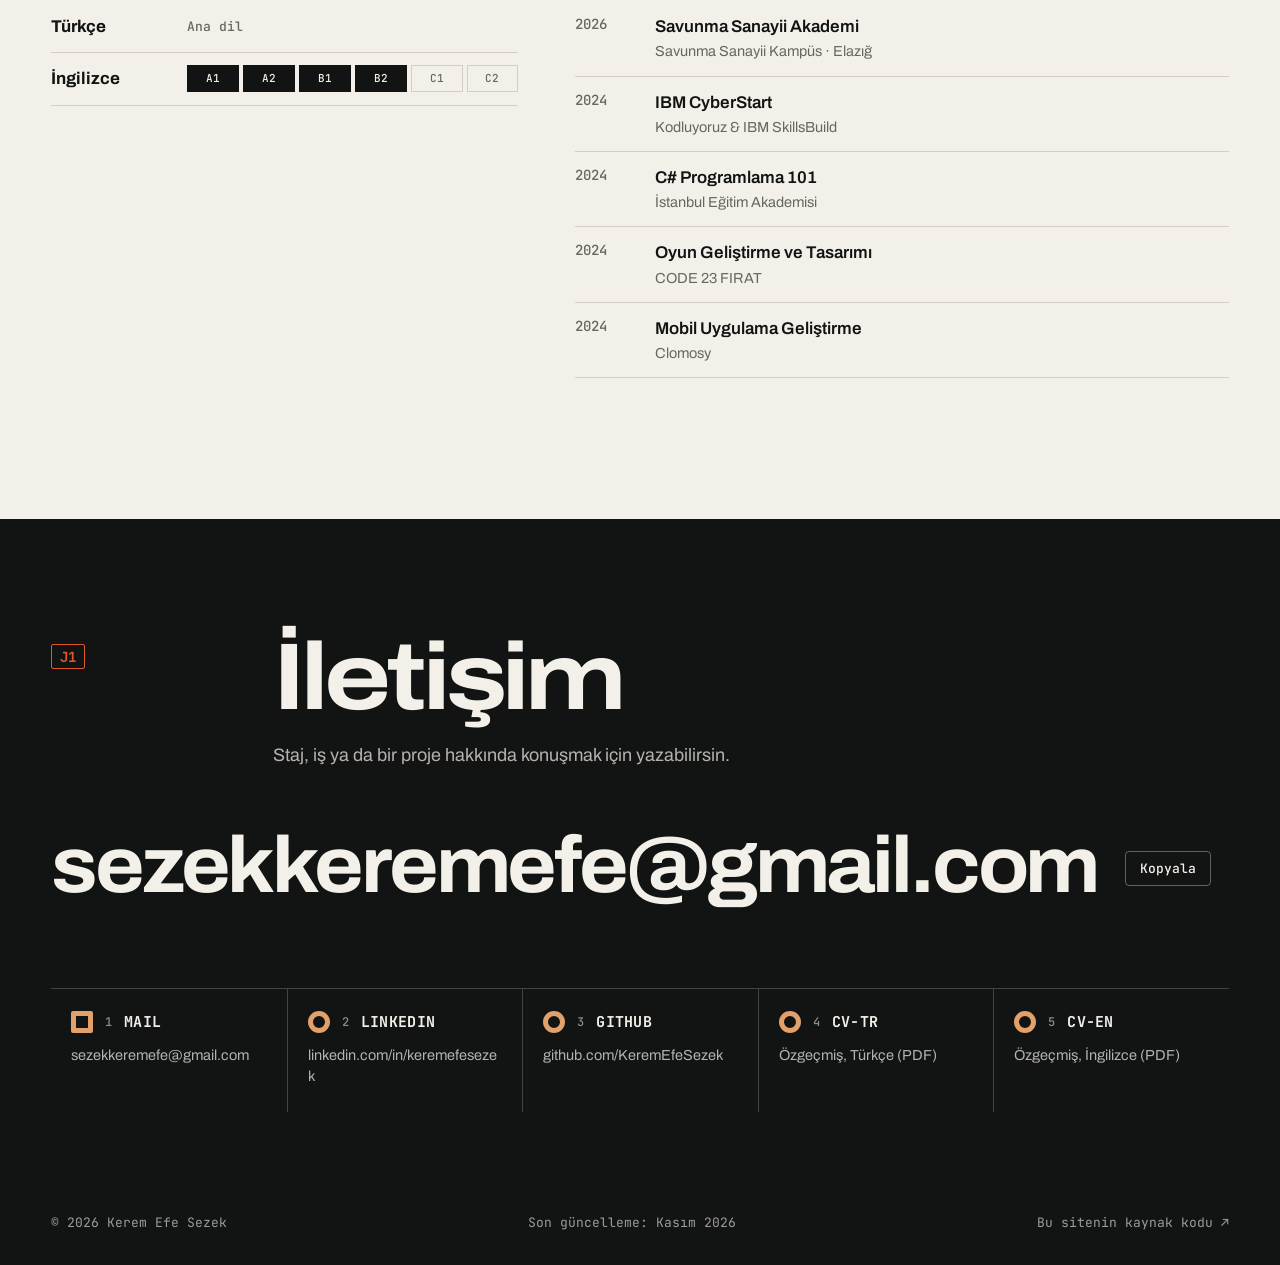
==== commit aadd1ad6: "Add Google Search Console verification" ====
--- a/index.html
+++ b/index.html
@@ -8,6 +8,7 @@
 <meta name="description" content="Kerem Efe Sezek, Fırat Üniversitesi Bilgisayar Mühendisliği son sınıf öğrencisi. STM32, ESP32, FreeRTOS, ArduPilot ve T3 Gemstone O1 ile otonom sistemler için elektronik ve gömülü yazılım geliştiriyor.">
 <meta name="author" content="Kerem Efe Sezek">
 <meta name="robots" content="index, follow, max-image-preview:large">
+<meta name="google-site-verification" content="sbipD_O8OPR93pn6F17DlGRZswMTGSp6QvcxR0soxds">
 <link rel="canonical" href="https://keremefesezek.github.io/">
 <link rel="alternate" hreflang="tr" href="https://keremefesezek.github.io/">
 <link rel="alternate" hreflang="en" href="https://keremefesezek.github.io/en/">
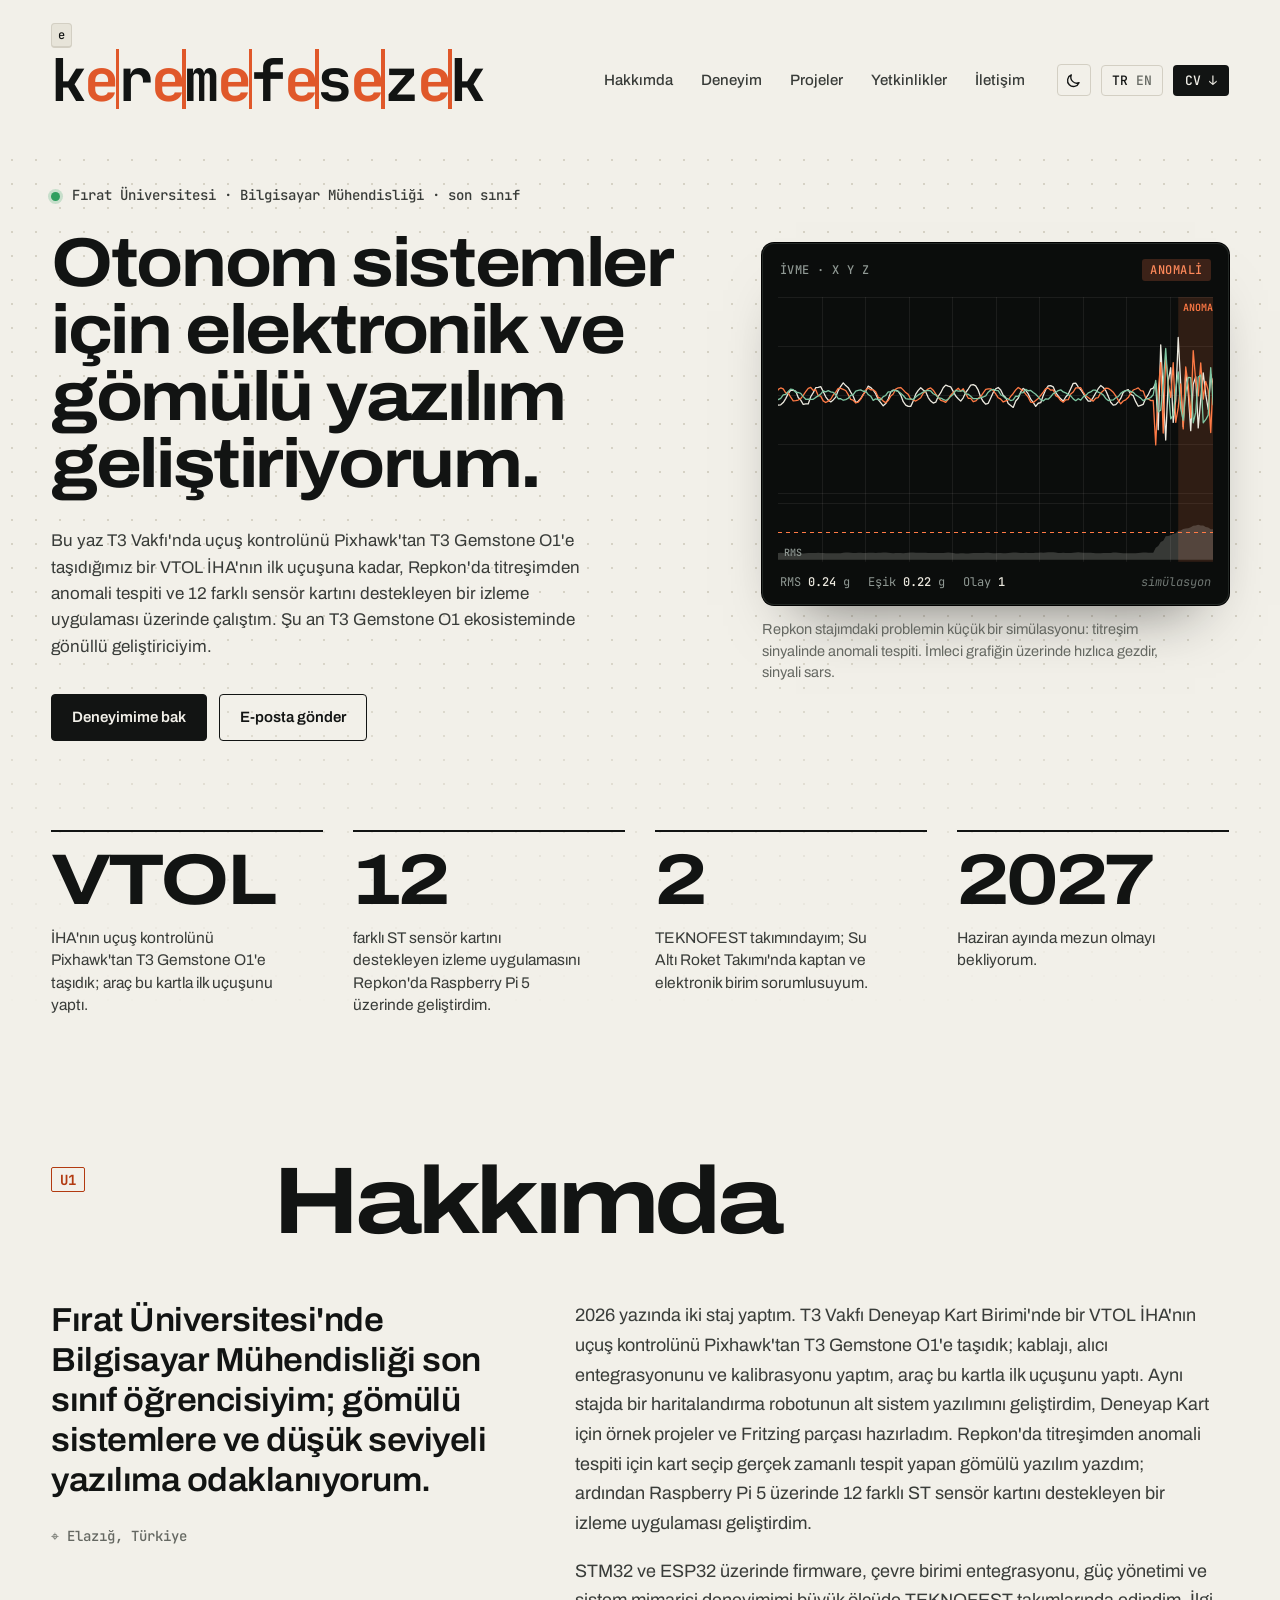
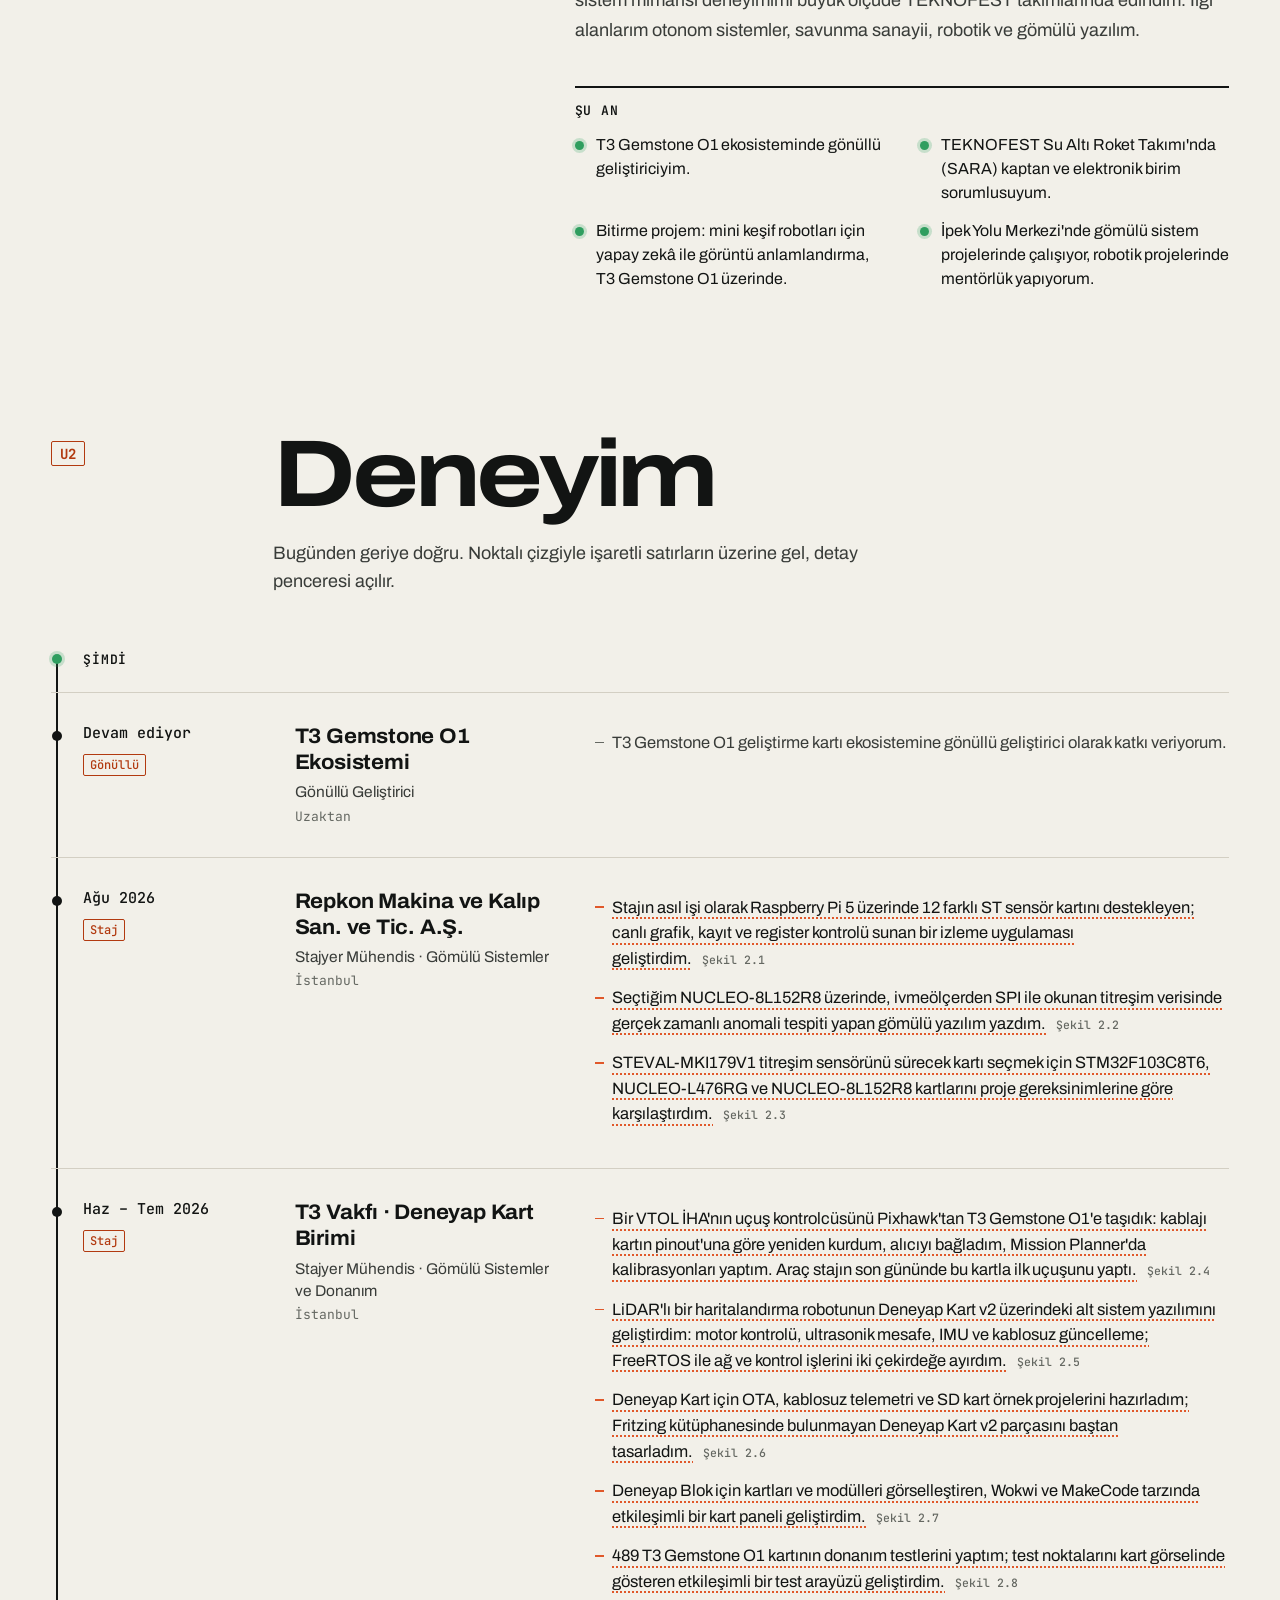
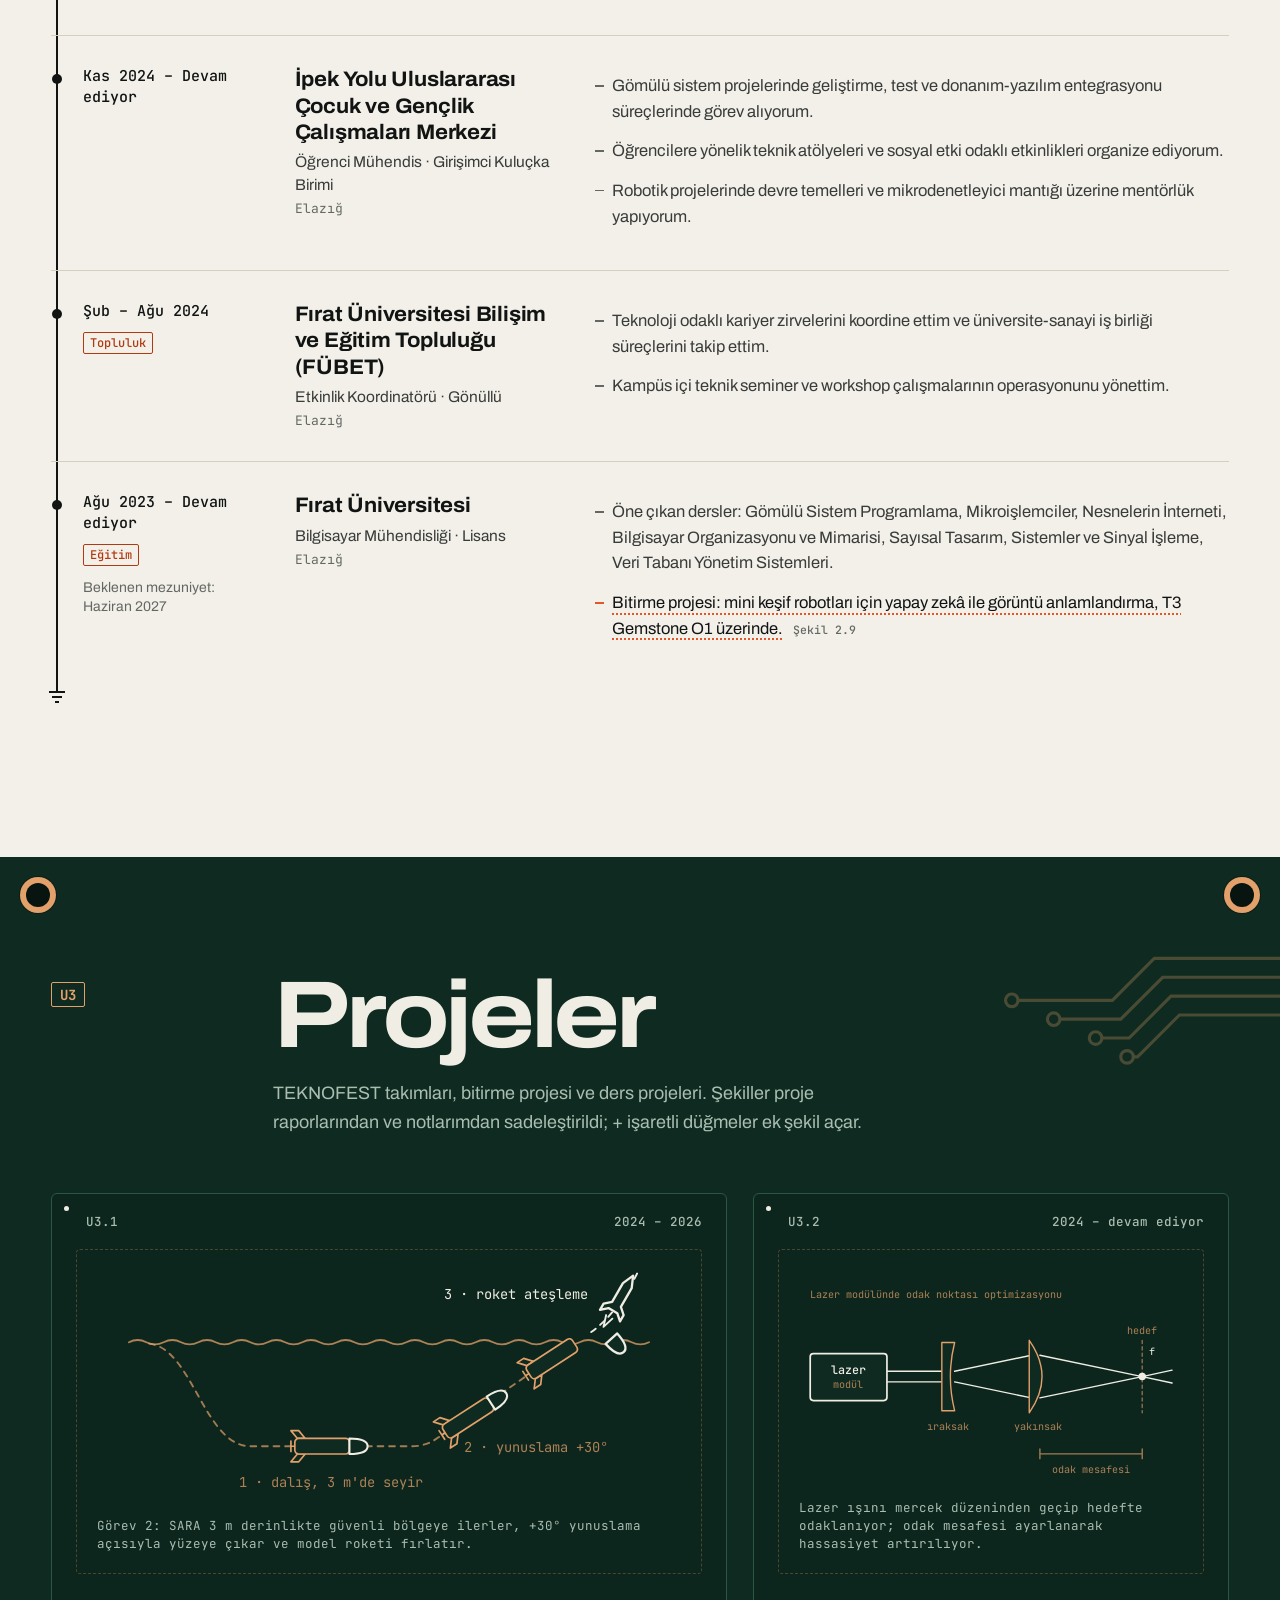
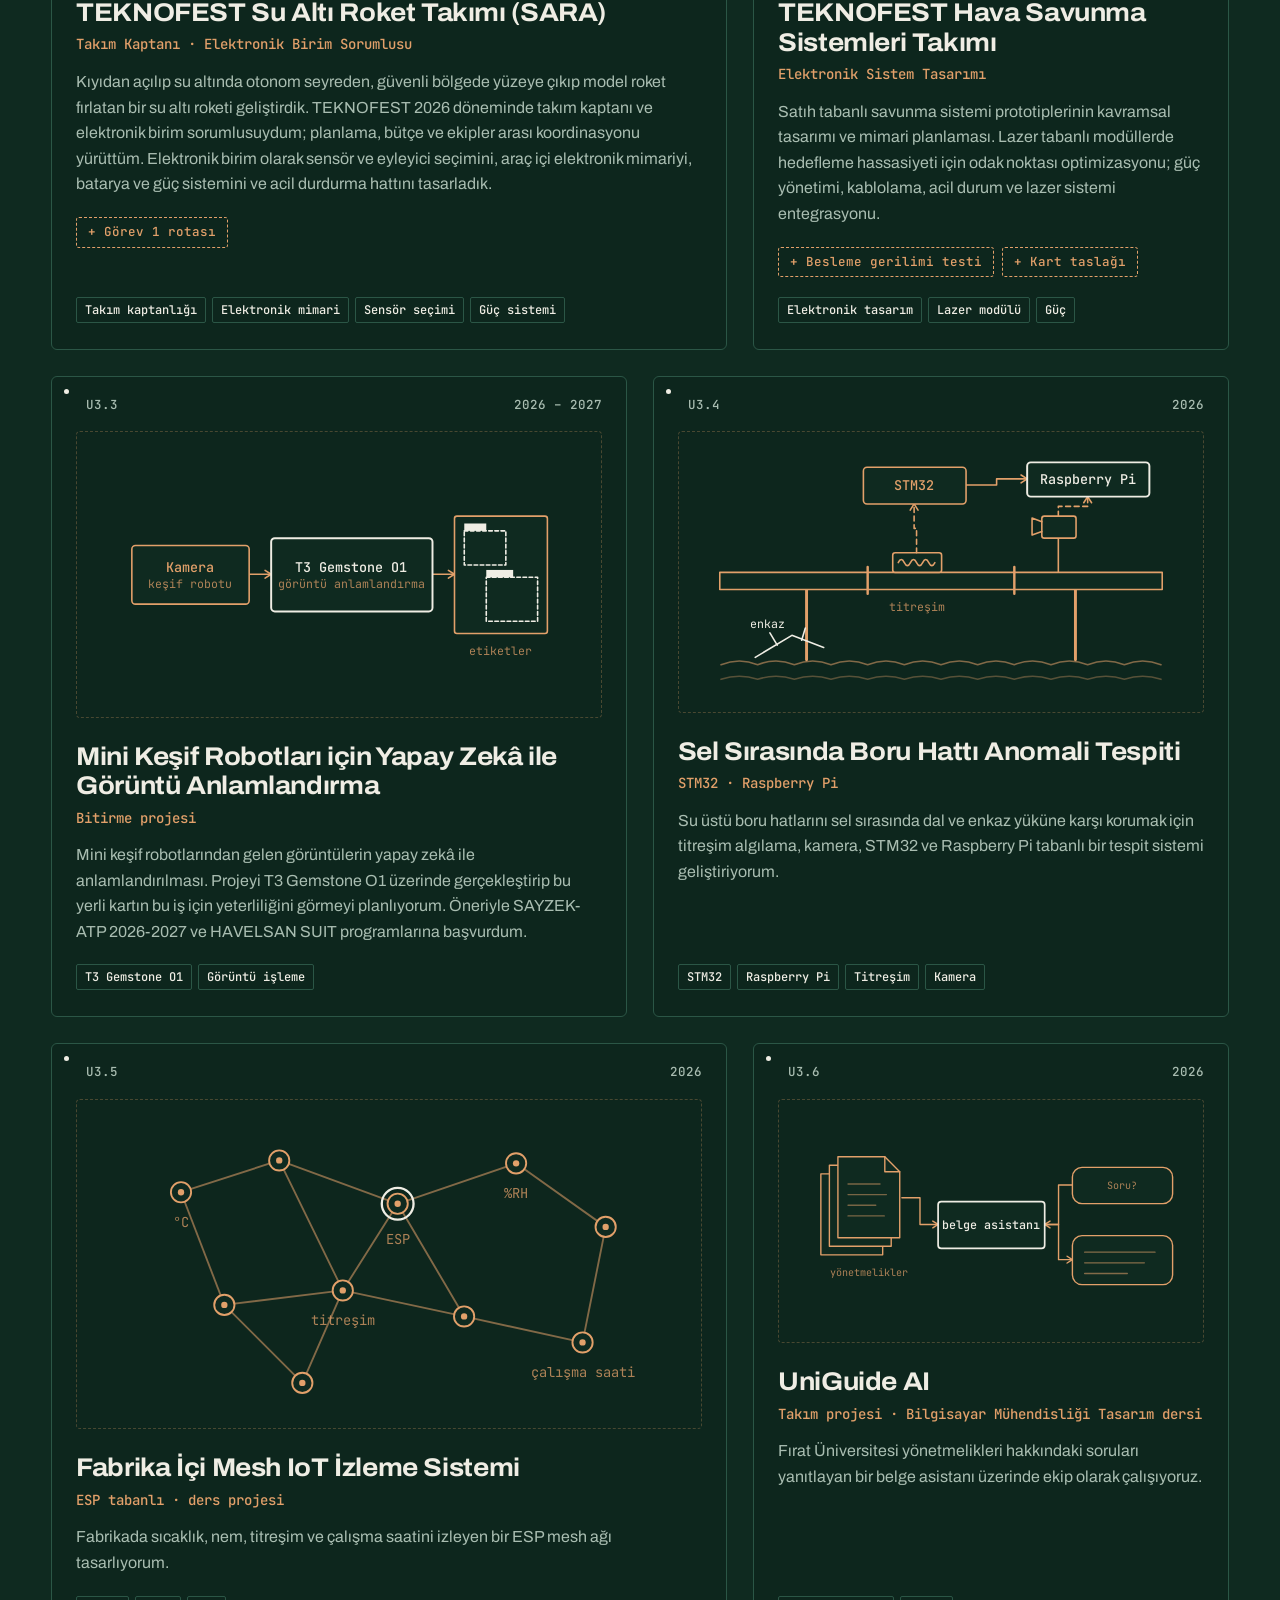
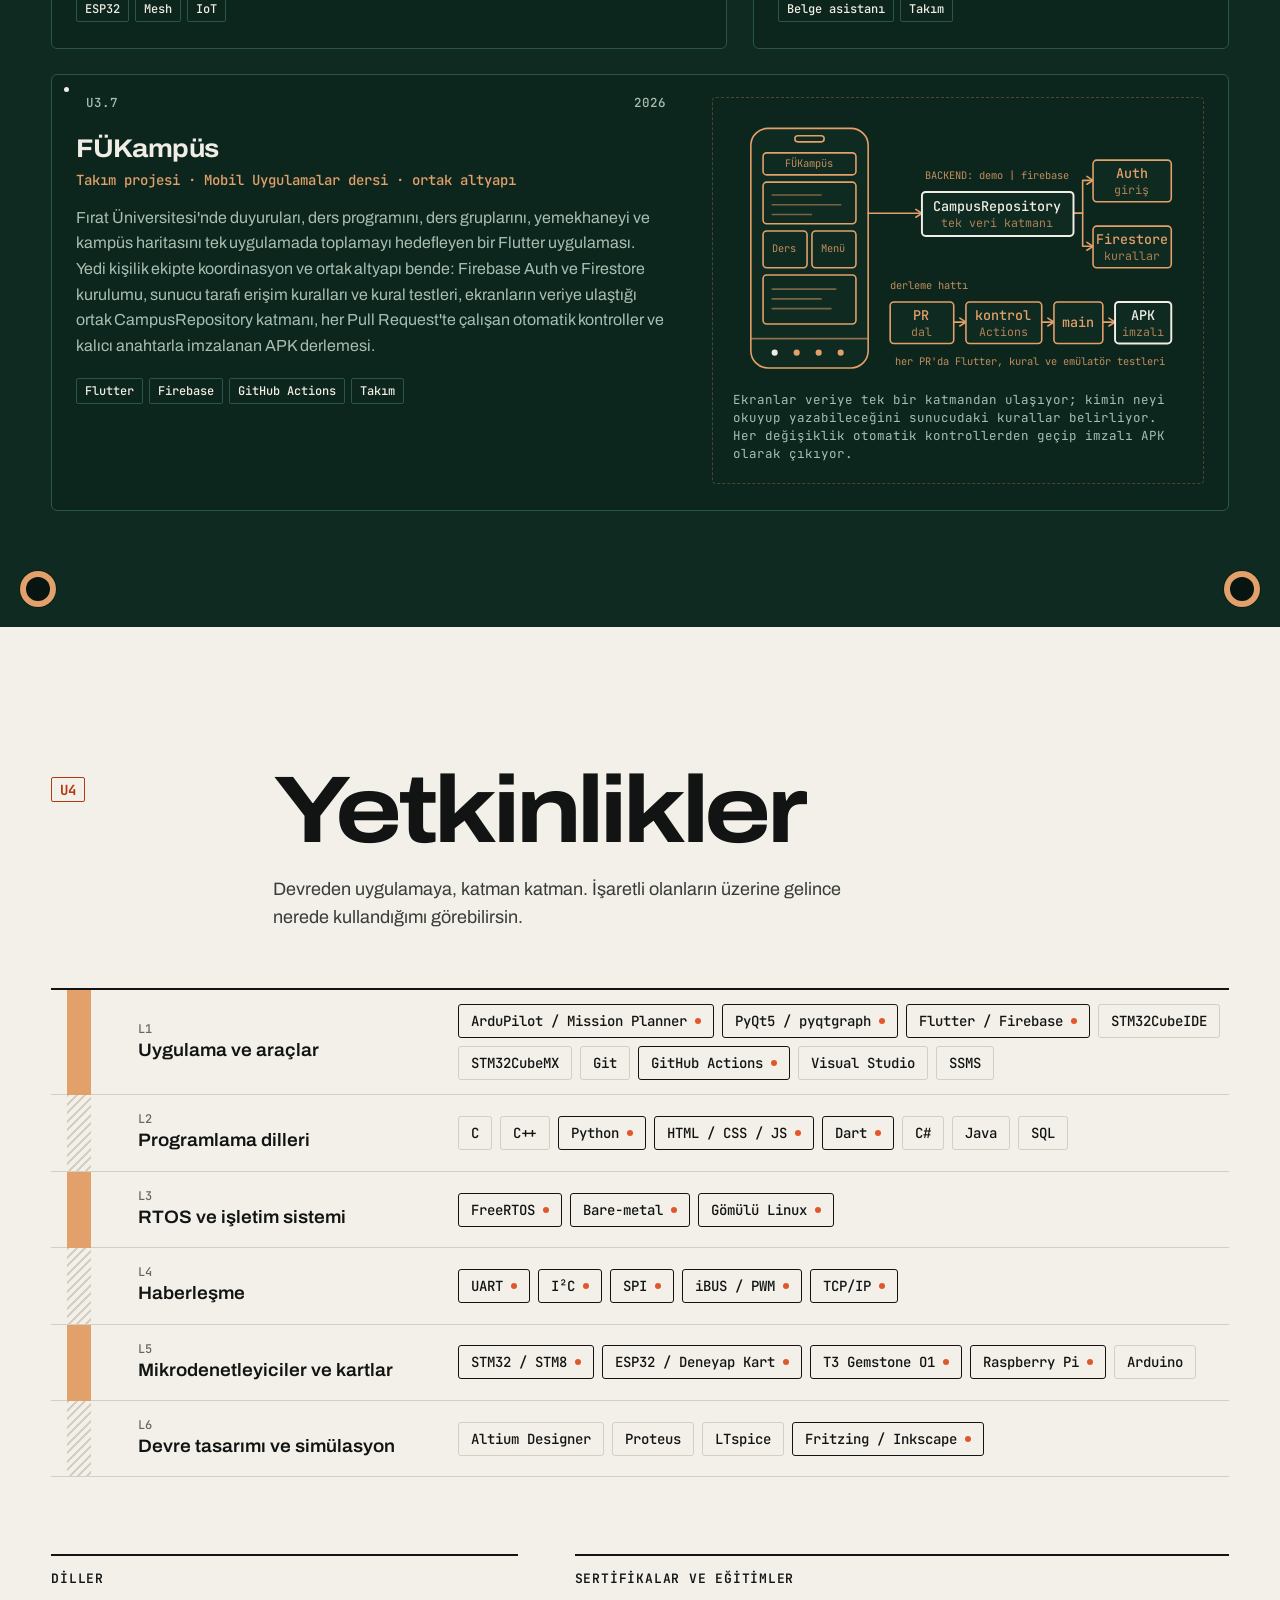
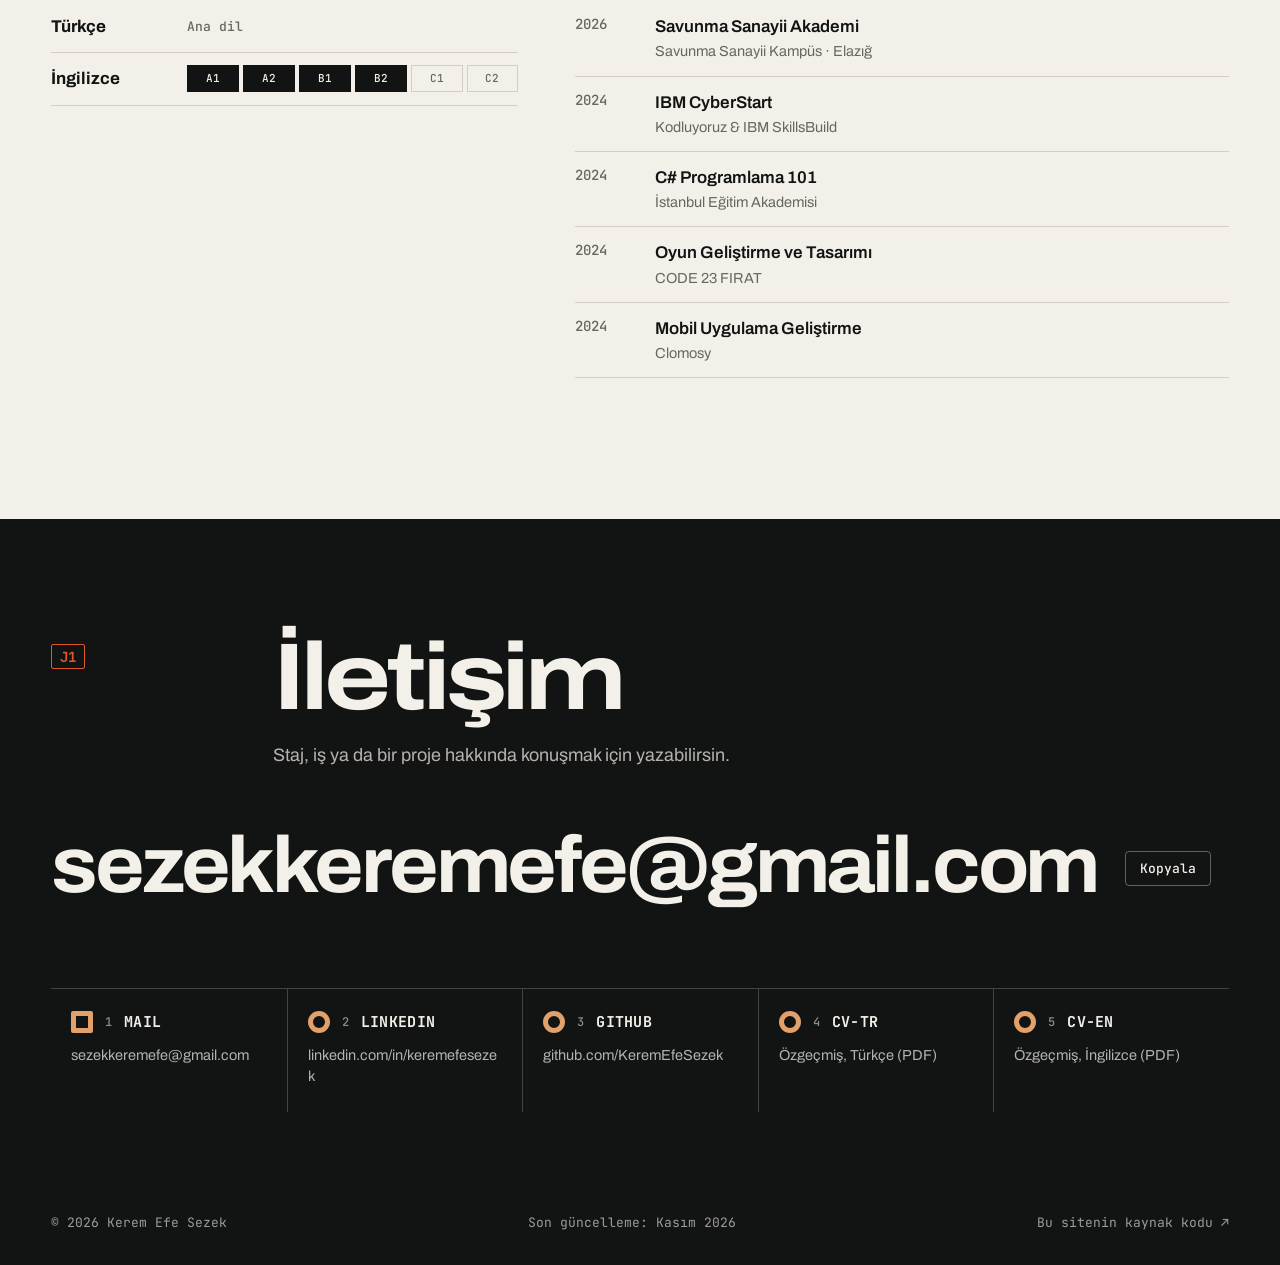
==== commit e9b8dc02: "Draw favicon letter as a path, add 192px icon and alternate site name" ====
--- a/index.html
+++ b/index.html
@@ -28,11 +28,12 @@
 <meta property="profile:first_name" content="Kerem Efe">
 <meta property="profile:last_name" content="Sezek">
 <meta name="twitter:card" content="summary_large_image">
-<script type="application/ld+json">{"@context":"https://schema.org","@graph":[{"@type":"WebSite","@id":"https://keremefesezek.github.io/#website","url":"https://keremefesezek.github.io/","name":"Kerem Efe Sezek","inLanguage":["tr","en"]},{"@type":"ProfilePage","@id":"https://keremefesezek.github.io/#page","url":"https://keremefesezek.github.io/","name":"Kerem Efe Sezek · Gömülü Sistemler","description":"Kerem Efe Sezek, Fırat Üniversitesi Bilgisayar Mühendisliği son sınıf öğrencisi. STM32, ESP32, FreeRTOS, ArduPilot ve T3 Gemstone O1 ile otonom sistemler için elektronik ve gömülü yazılım geliştiriyor.","inLanguage":"tr","isPartOf":{"@id":"https://keremefesezek.github.io/#website"},"mainEntity":{"@id":"https://keremefesezek.github.io/#person"}},{"@type":"Person","@id":"https://keremefesezek.github.io/#person","name":"Kerem Efe Sezek","givenName":"Kerem Efe","familyName":"Sezek","url":"https://keremefesezek.github.io/","email":"mailto:sezekkeremefe@gmail.com","jobTitle":"Bilgisayar Mühendisliği Öğrencisi","description":"Kerem Efe Sezek, Fırat Üniversitesi Bilgisayar Mühendisliği son sınıf öğrencisi. STM32, ESP32, FreeRTOS, ArduPilot ve T3 Gemstone O1 ile otonom sistemler için elektronik ve gömülü yazılım geliştiriyor.","affiliation":{"@type":"CollegeOrUniversity","name":"Fırat Üniversitesi","url":"https://www.firat.edu.tr/"},"address":{"@type":"PostalAddress","addressLocality":"Elazığ","addressCountry":"TR"},"knowsAbout":["Gömülü sistemler","Gömülü yazılım","Otonom sistemler","İHA","STM32","ESP32","FreeRTOS","ArduPilot","T3 Gemstone O1","Raspberry Pi","C","C++","Python"],"knowsLanguage":["tr","en"],"sameAs":["https://www.linkedin.com/in/keremefesezek","https://github.com/KeremEfeSezek"]}]}</script>
+<script type="application/ld+json">{"@context":"https://schema.org","@graph":[{"@type":"WebSite","@id":"https://keremefesezek.github.io/#website","url":"https://keremefesezek.github.io/","name":"Kerem Efe Sezek","alternateName":"keremefesezek.github.io","inLanguage":["tr","en"]},{"@type":"ProfilePage","@id":"https://keremefesezek.github.io/#page","url":"https://keremefesezek.github.io/","name":"Kerem Efe Sezek · Gömülü Sistemler","description":"Kerem Efe Sezek, Fırat Üniversitesi Bilgisayar Mühendisliği son sınıf öğrencisi. STM32, ESP32, FreeRTOS, ArduPilot ve T3 Gemstone O1 ile otonom sistemler için elektronik ve gömülü yazılım geliştiriyor.","inLanguage":"tr","isPartOf":{"@id":"https://keremefesezek.github.io/#website"},"mainEntity":{"@id":"https://keremefesezek.github.io/#person"}},{"@type":"Person","@id":"https://keremefesezek.github.io/#person","name":"Kerem Efe Sezek","givenName":"Kerem Efe","familyName":"Sezek","url":"https://keremefesezek.github.io/","email":"mailto:sezekkeremefe@gmail.com","jobTitle":"Bilgisayar Mühendisliği Öğrencisi","description":"Kerem Efe Sezek, Fırat Üniversitesi Bilgisayar Mühendisliği son sınıf öğrencisi. STM32, ESP32, FreeRTOS, ArduPilot ve T3 Gemstone O1 ile otonom sistemler için elektronik ve gömülü yazılım geliştiriyor.","affiliation":{"@type":"CollegeOrUniversity","name":"Fırat Üniversitesi","url":"https://www.firat.edu.tr/"},"address":{"@type":"PostalAddress","addressLocality":"Elazığ","addressCountry":"TR"},"knowsAbout":["Gömülü sistemler","Gömülü yazılım","Otonom sistemler","İHA","STM32","ESP32","FreeRTOS","ArduPilot","T3 Gemstone O1","Raspberry Pi","C","C++","Python"],"knowsLanguage":["tr","en"],"sameAs":["https://www.linkedin.com/in/keremefesezek","https://github.com/KeremEfeSezek"]}]}</script>
 <!-- seo:end -->
 <meta name="theme-color" content="#f2f0e9">
 <script>try{var t=localStorage.getItem('kes-theme');if(t==='light'||t==='dark')document.documentElement.setAttribute('data-theme',t)}catch(e){}</script>
 <link rel="icon" href="/favicon.ico" sizes="48x48">
+<link rel="icon" href="/favicon-192.png" type="image/png" sizes="192x192">
 <link rel="icon" href="/favicon.svg" type="image/svg+xml">
 <link rel="apple-touch-icon" href="/apple-touch-icon.png">
 <link rel="preconnect" href="https://fonts.googleapis.com">
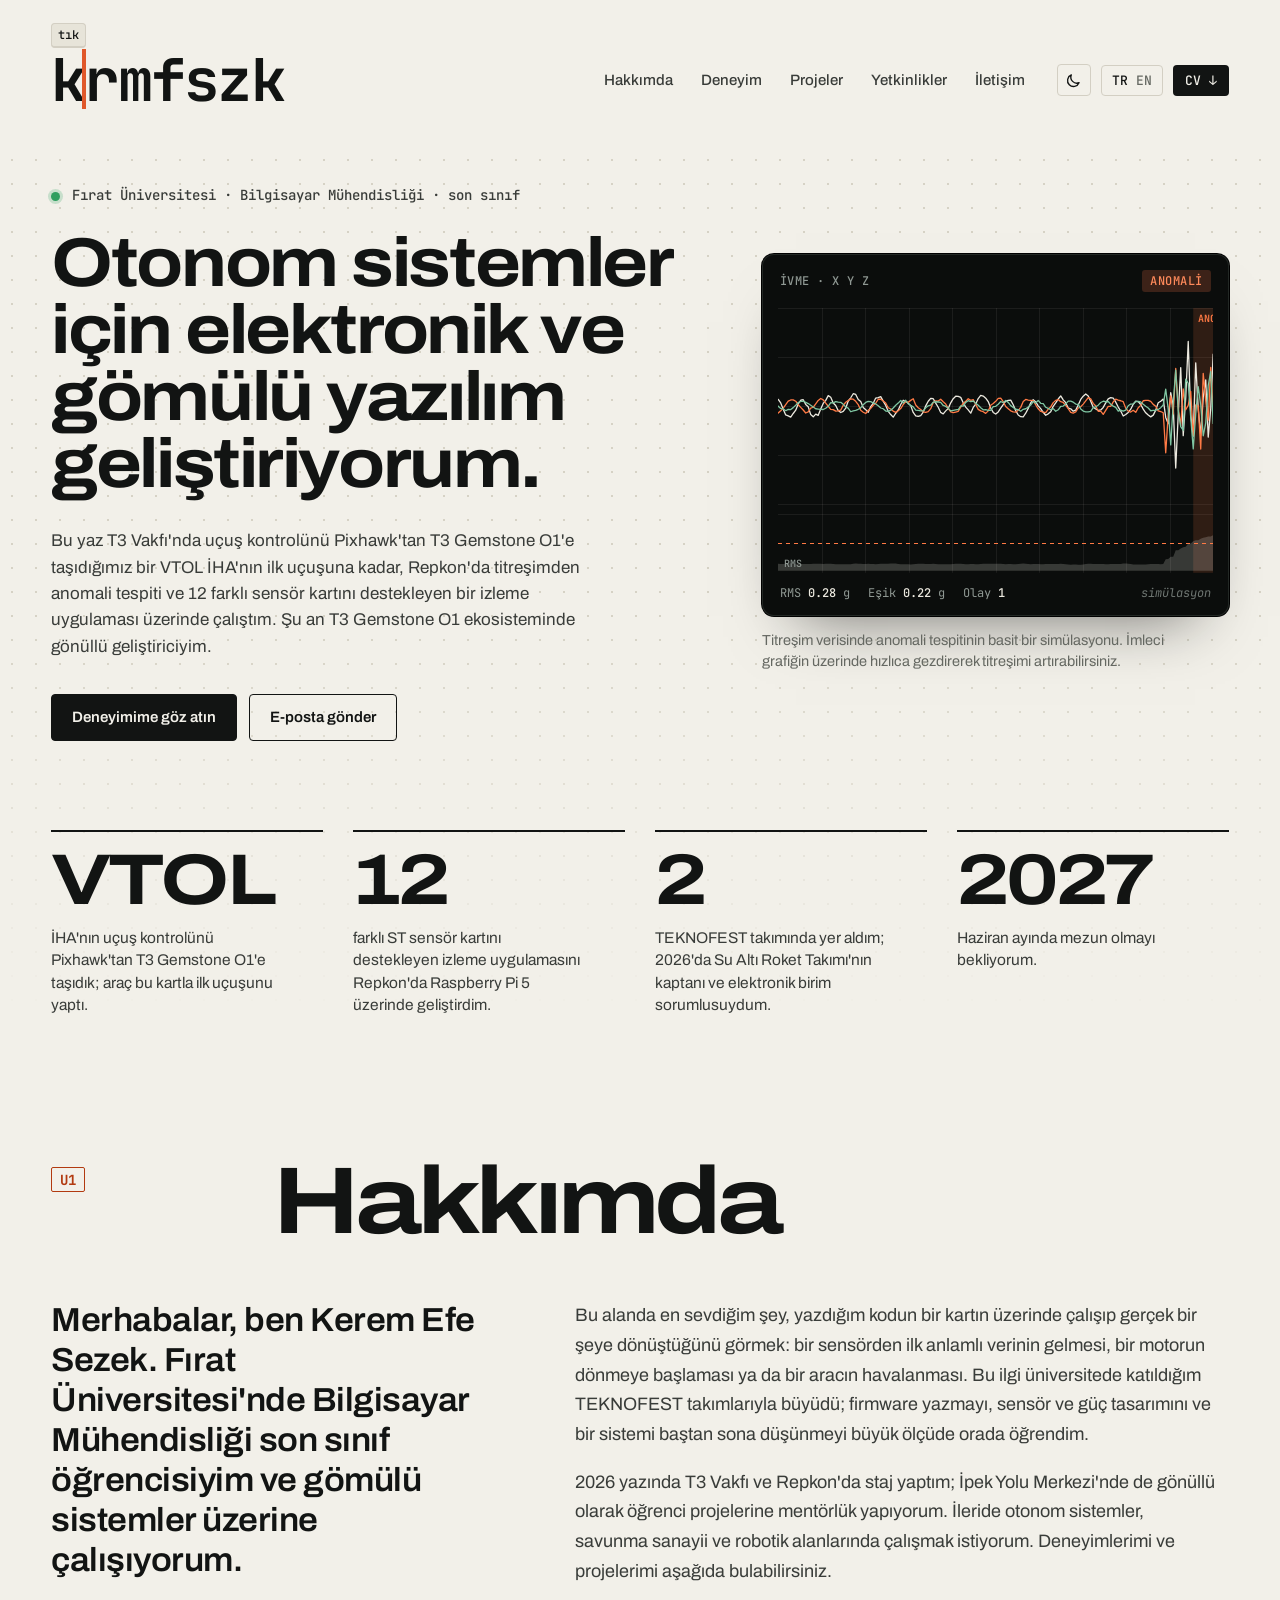
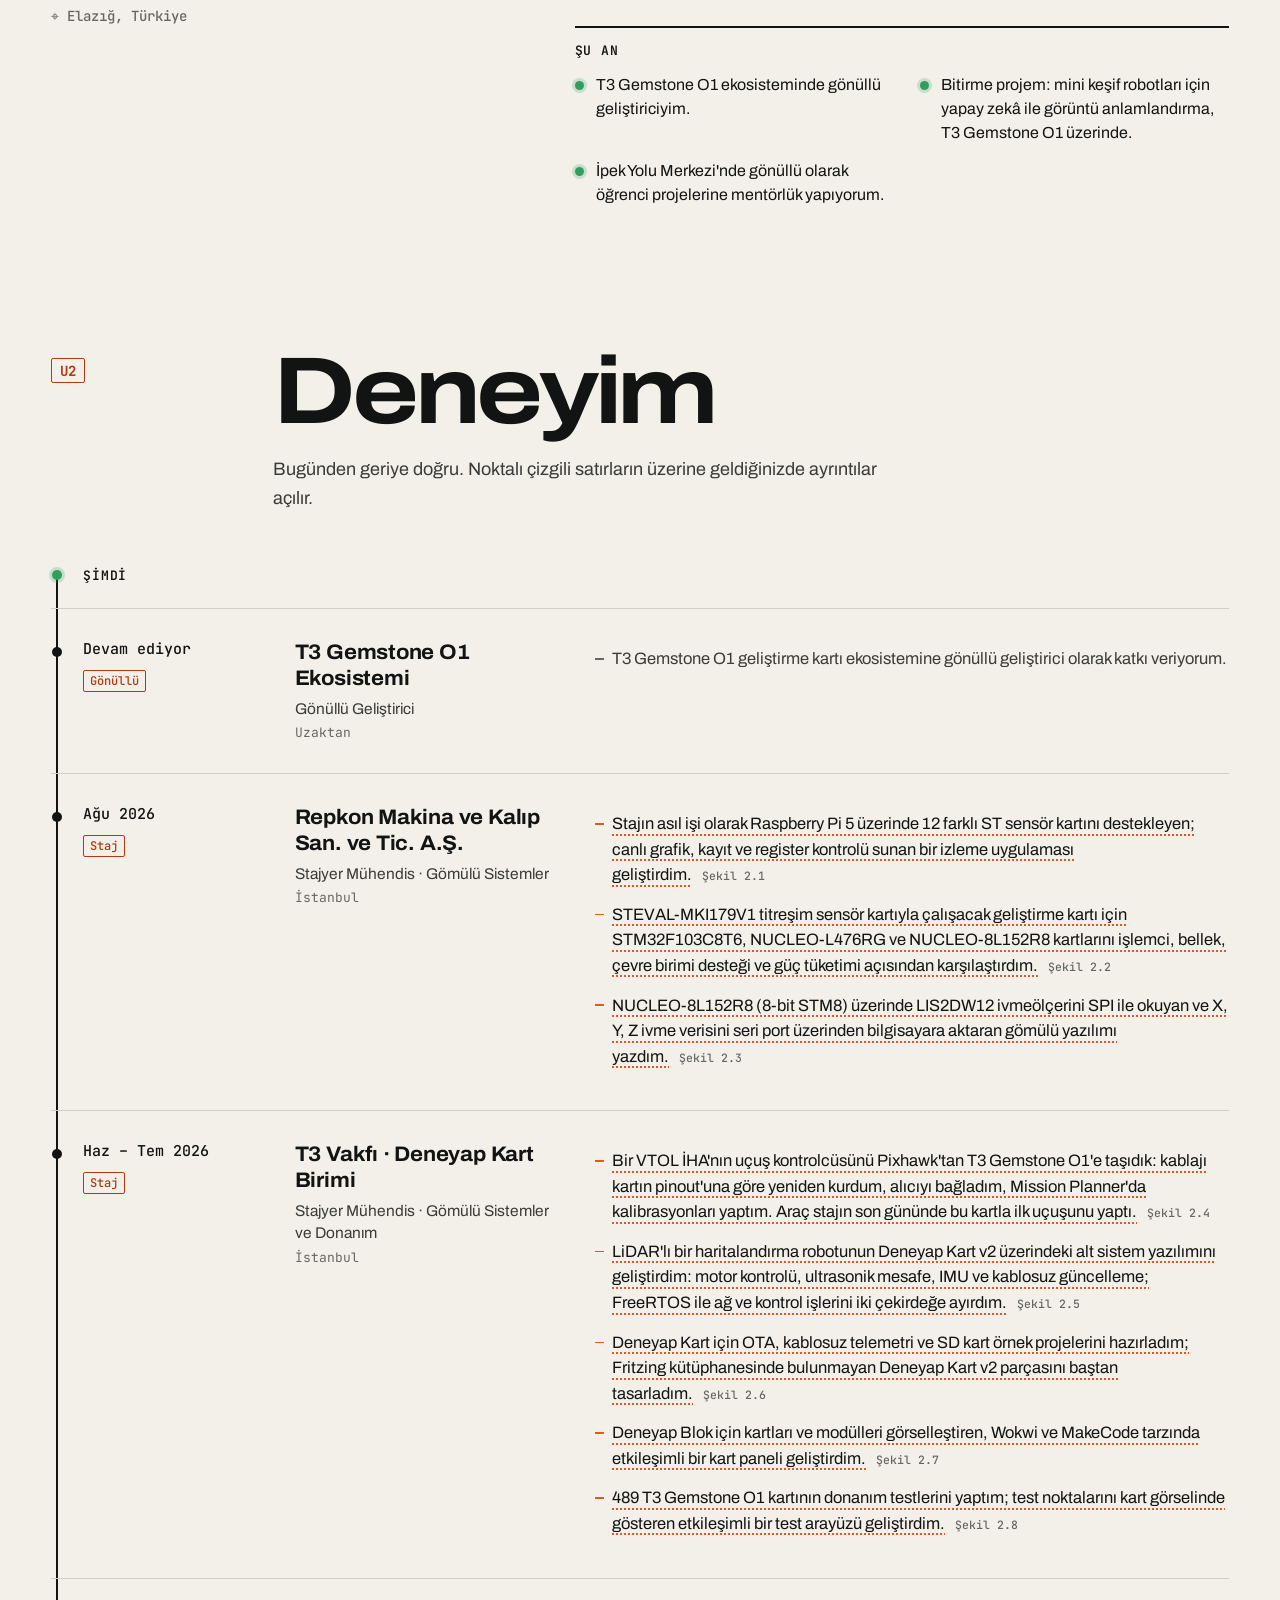
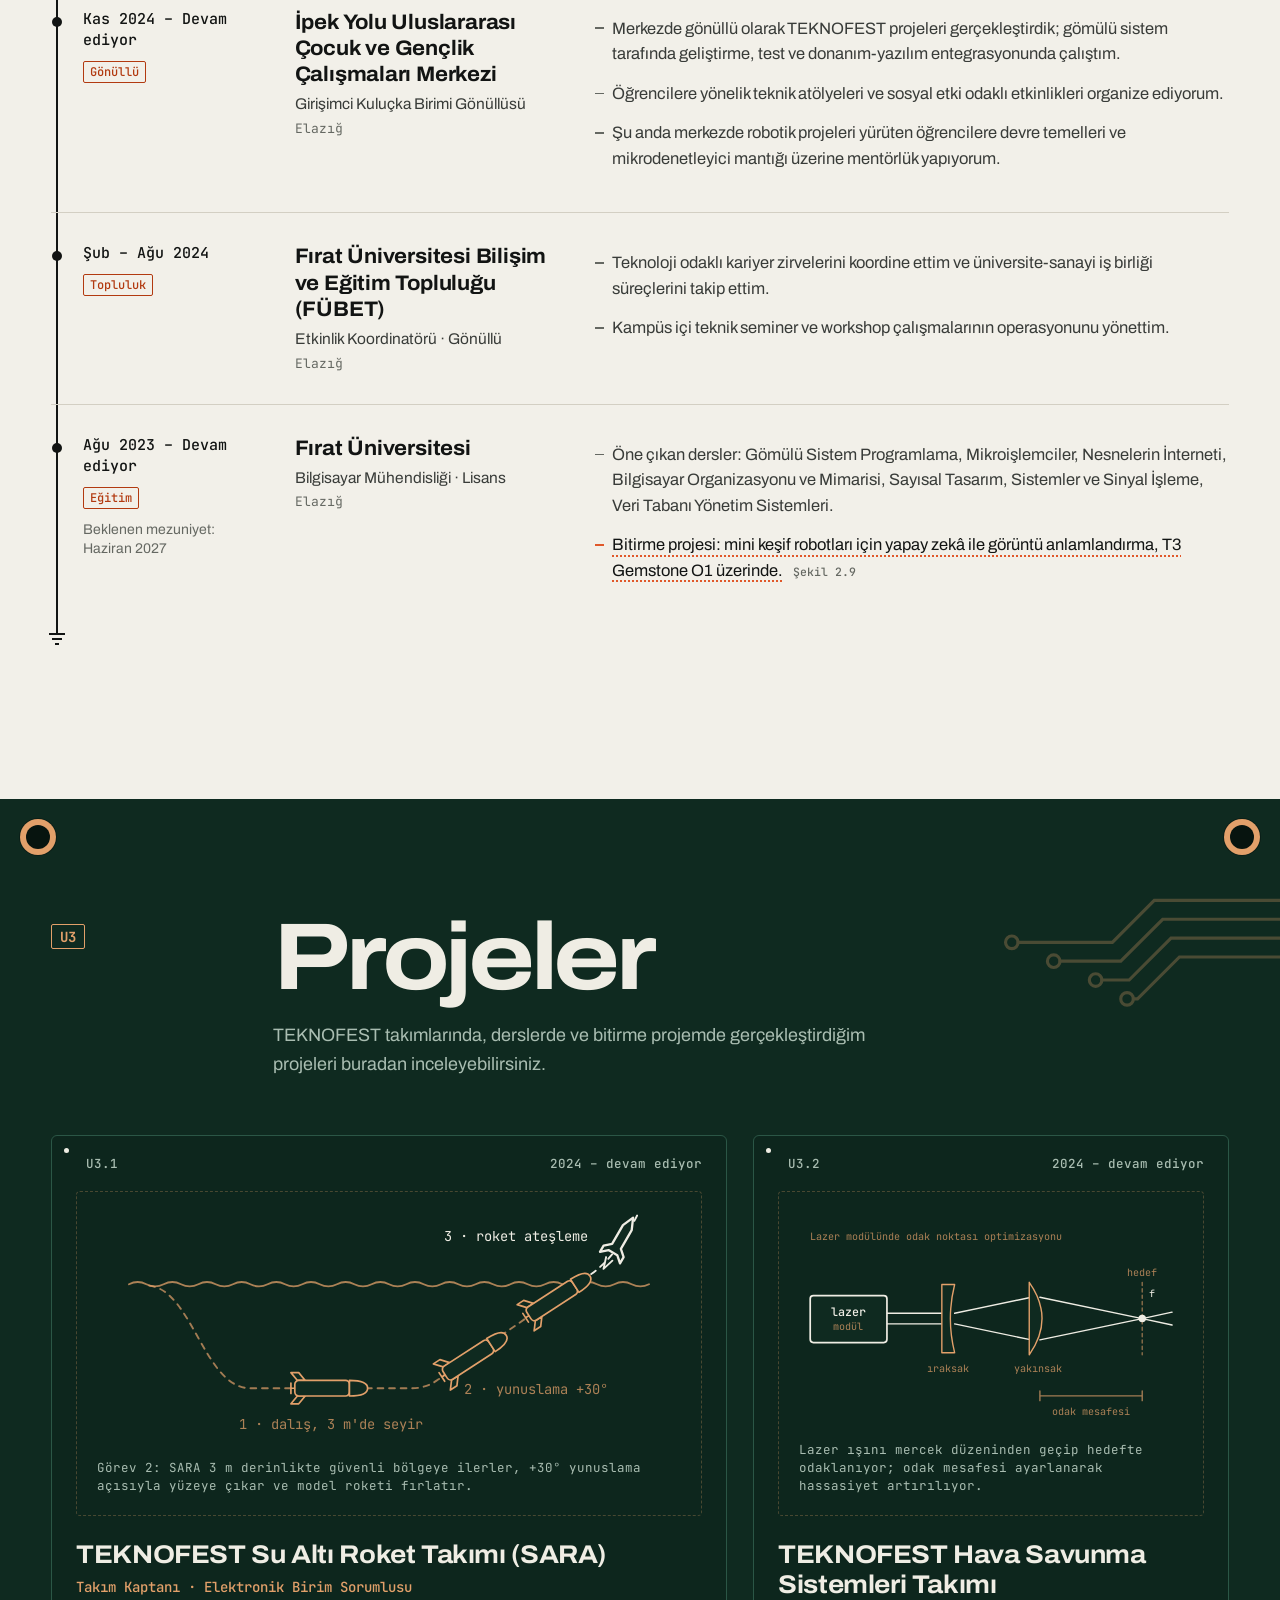
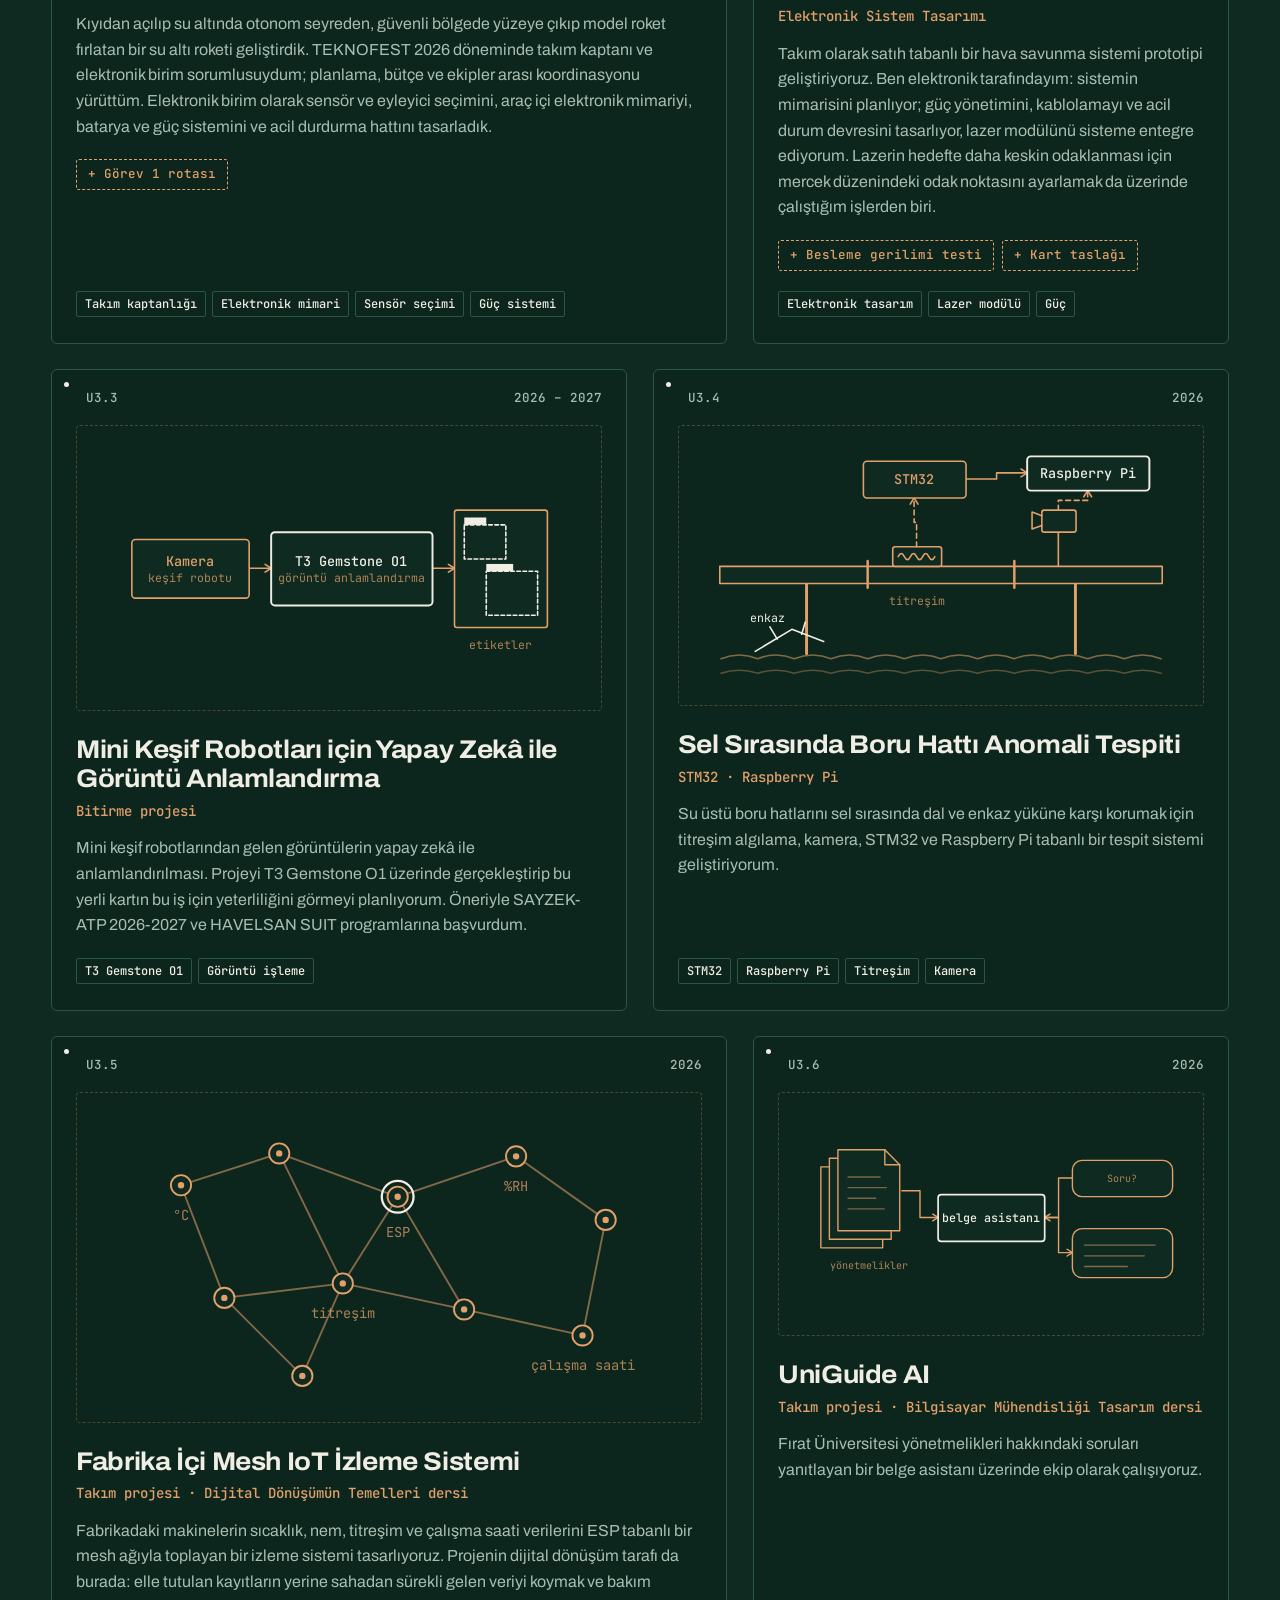
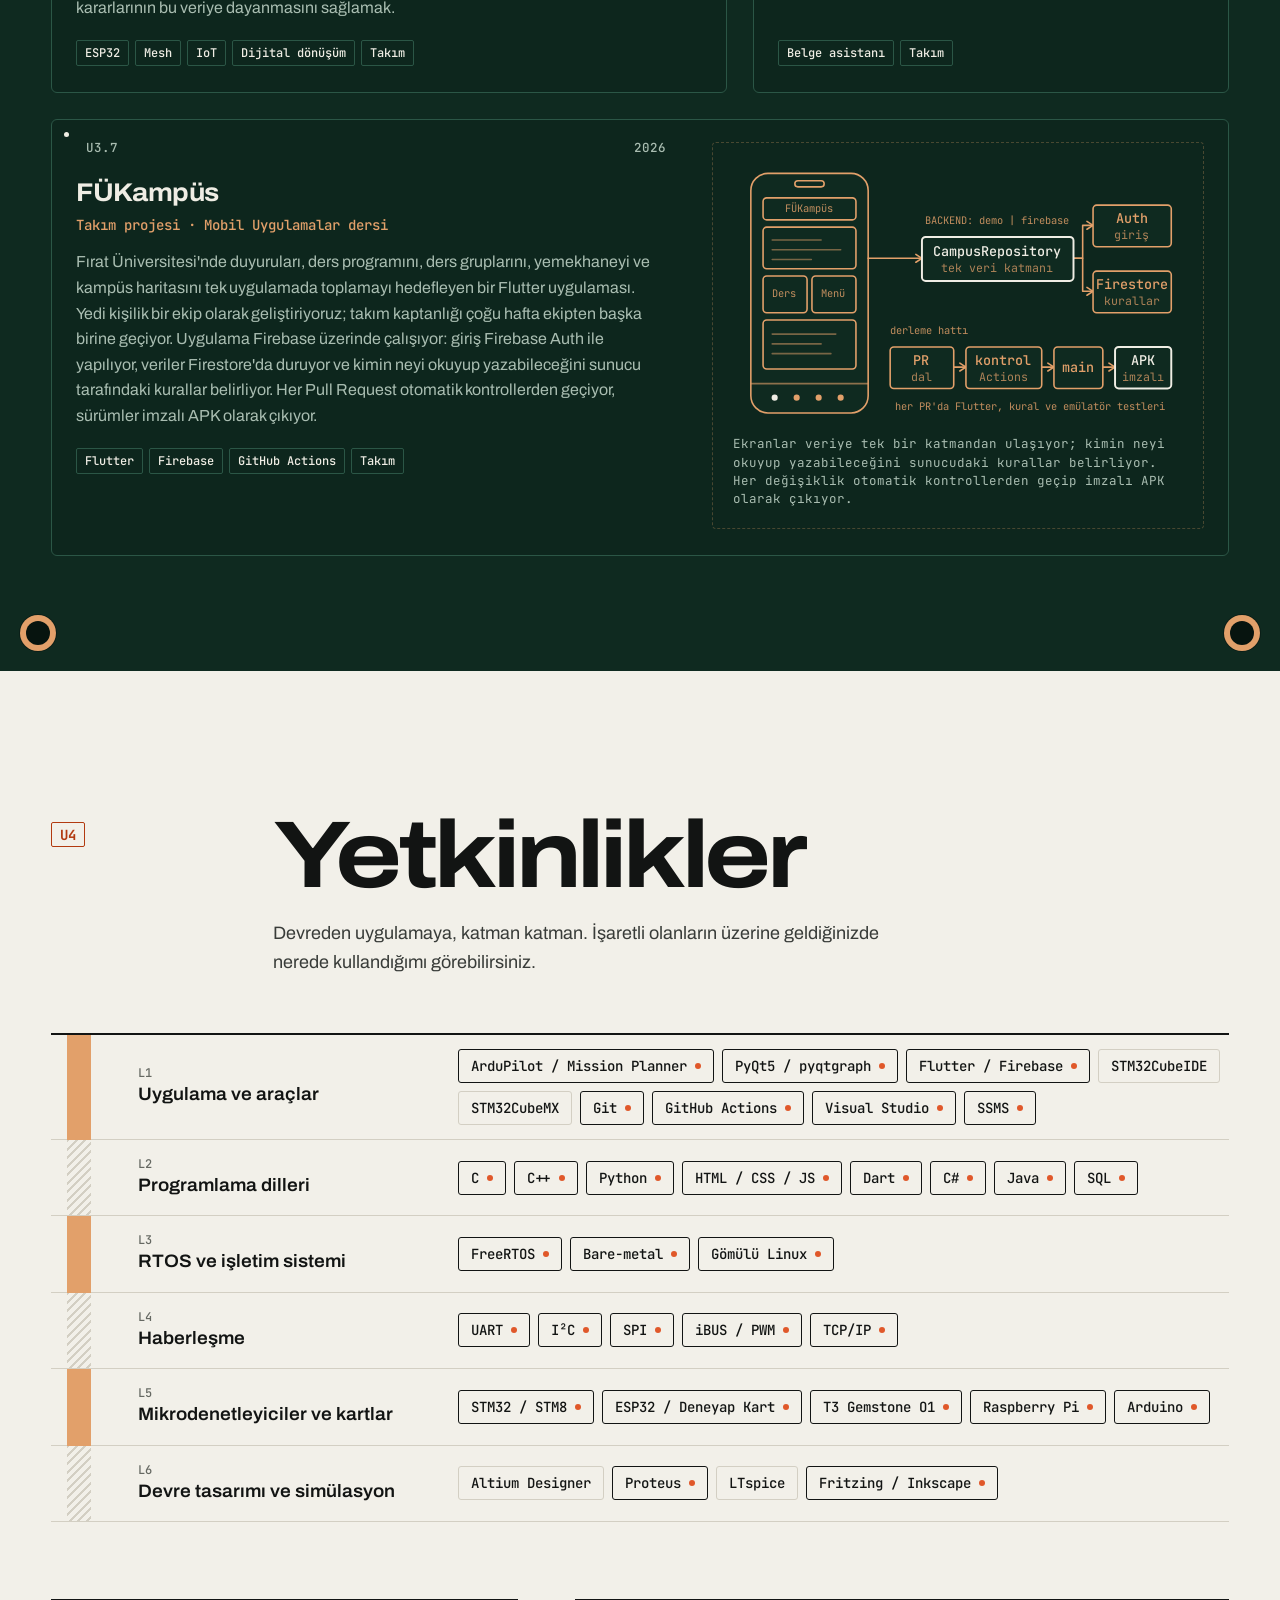
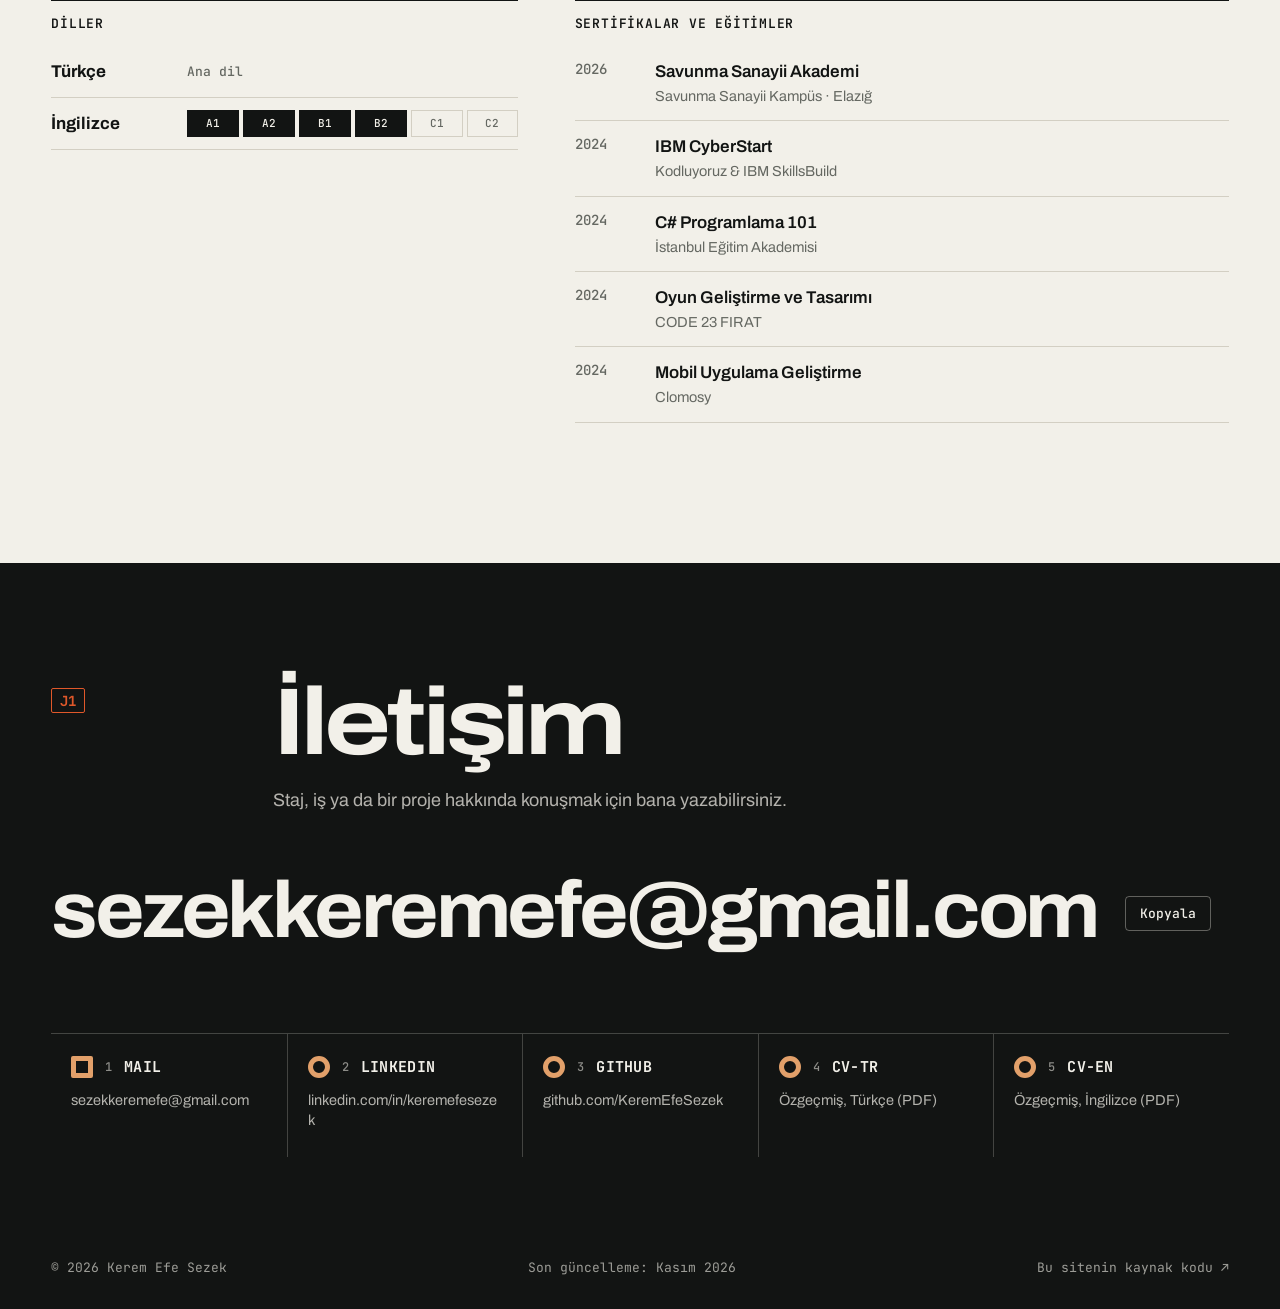
==== commit 87778a2d: "Rewrite about, project and experience texts; slow down logo animation - About section rewritten as a" ====
--- a/index.html
+++ b/index.html
@@ -76,7 +76,7 @@
         <h1 class="hero-title" data-i18n="hero.title">Otonom sistemler için elektronik ve gömülü yazılım geliştiriyorum.</h1>
         <p class="hero-sub" data-i18n="hero.sub">Bu yaz T3 Vakfı'nda uçuş kontrolünü Pixhawk'tan T3 Gemstone O1'e taşıdığımız bir VTOL İHA'nın ilk uçuşuna kadar, Repkon'da titreşimden anomali tespiti ve 12 farklı sensör kartını destekleyen bir izleme uygulaması üzerinde çalıştım. Şu an T3 Gemstone O1 ekosisteminde gönüllü geliştiriciyim.</p>
         <div class="hero-actions">
-          <a class="btn btn-ink" href="#experience" data-i18n="hero.cta1">Deneyimime bak</a>
+          <a class="btn btn-ink" href="#experience" data-i18n="hero.cta1">Deneyimime göz atın</a>
           <a class="btn" href="mailto:sezekkeremefe@gmail.com" data-i18n="hero.cta2">E-posta gönder</a>
         </div>
       </div>
@@ -95,7 +95,7 @@
             <span class="scope-sim" data-i18n="scope.sim">simülasyon</span>
           </div>
         </div>
-        <figcaption data-hint="scope.cap">Repkon stajımdaki problemin küçük bir simülasyonu: titreşim sinyalinde anomali tespiti. İmleci grafiğin üzerinde hızlıca gezdir, sinyali sars.</figcaption>
+        <figcaption data-hint="scope.cap">Titreşim verisinde anomali tespitinin basit bir simülasyonu. İmleci grafiğin üzerinde hızlıca gezdirerek titreşimi artırabilirsiniz.</figcaption>
       </figure>
     </div>
 
@@ -103,7 +103,7 @@
       <dl class="facts">
         <div><dt>VTOL</dt><dd data-i18n="f1">İHA'nın uçuş kontrolünü Pixhawk'tan T3 Gemstone O1'e taşıdık; araç bu kartla ilk uçuşunu yaptı.</dd></div>
         <div><dt>12</dt><dd data-i18n="f2">farklı ST sensör kartını destekleyen izleme uygulamasını Repkon'da Raspberry Pi 5 üzerinde geliştirdim.</dd></div>
-        <div><dt>2</dt><dd data-i18n="f3">TEKNOFEST takımındayım; Su Altı Roket Takımı'nda kaptan ve elektronik birim sorumlusuyum.</dd></div>
+        <div><dt>2</dt><dd data-i18n="f3">TEKNOFEST takımında yer aldım; 2026'da Su Altı Roket Takımı'nın kaptanı ve elektronik birim sorumlusuydum.</dd></div>
         <div><dt>2027</dt><dd data-i18n="f4">Haziran ayında mezun olmayı bekliyorum.</dd></div>
       </dl>
     </div>
@@ -114,12 +114,12 @@
       <header class="sec-h"><span class="ref">U1</span><h2 data-i18n="about.title">Hakkımda</h2></header>
       <div class="about">
         <div class="about-side">
-          <p class="about-lead" data-i18n="about.p1">Fırat Üniversitesi'nde Bilgisayar Mühendisliği son sınıf öğrencisiyim; gömülü sistemlere ve düşük seviyeli yazılıma odaklanıyorum.</p>
+          <p class="about-lead" data-i18n="about.p1">Merhabalar, ben Kerem Efe Sezek. Fırat Üniversitesi'nde Bilgisayar Mühendisliği son sınıf öğrencisiyim ve gömülü sistemler üzerine çalışıyorum.</p>
           <p class="about-loc"><span aria-hidden="true">⌖</span> <span data-i18n="about.loc">Elazığ, Türkiye</span></p>
         </div>
         <div class="about-text">
-          <p data-i18n="about.p2">2026 yazında iki staj yaptım. T3 Vakfı Deneyap Kart Birimi'nde bir VTOL İHA'nın uçuş kontrolünü Pixhawk'tan T3 Gemstone O1'e taşıdık; kablajı, alıcı entegrasyonunu ve kalibrasyonu yaptım, araç bu kartla ilk uçuşunu yaptı. Aynı stajda bir haritalandırma robotunun alt sistem yazılımını geliştirdim, Deneyap Kart için örnek projeler ve Fritzing parçası hazırladım. Repkon'da titreşimden anomali tespiti için kart seçip gerçek zamanlı tespit yapan gömülü yazılım yazdım; ardından Raspberry Pi 5 üzerinde 12 farklı ST sensör kartını destekleyen bir izleme uygulaması geliştirdim.</p>
-          <p data-i18n="about.p3">STM32 ve ESP32 üzerinde firmware, çevre birimi entegrasyonu, güç yönetimi ve sistem mimarisi deneyimimi büyük ölçüde TEKNOFEST takımlarında edindim. İlgi alanlarım otonom sistemler, savunma sanayii, robotik ve gömülü yazılım.</p>
+          <p data-i18n="about.p2">Bu alanda en sevdiğim şey, yazdığım kodun bir kartın üzerinde çalışıp gerçek bir şeye dönüştüğünü görmek: bir sensörden ilk anlamlı verinin gelmesi, bir motorun dönmeye başlaması ya da bir aracın havalanması. Bu ilgi üniversitede katıldığım TEKNOFEST takımlarıyla büyüdü; firmware yazmayı, sensör ve güç tasarımını ve bir sistemi baştan sona düşünmeyi büyük ölçüde orada öğrendim.</p>
+          <p data-i18n="about.p3">2026 yazında T3 Vakfı ve Repkon'da staj yaptım; İpek Yolu Merkezi'nde de gönüllü olarak öğrenci projelerine mentörlük yapıyorum. İleride otonom sistemler, savunma sanayii ve robotik alanlarında çalışmak istiyorum. Deneyimlerimi ve projelerimi aşağıda bulabilirsiniz.</p>
           <div class="about-now">
             <h3 data-i18n="about.now">Şu an</h3>
             <ul id="now"></ul>
@@ -131,7 +131,7 @@
 
   <section class="sec" id="experience">
     <div class="wrap">
-      <header class="sec-h"><span class="ref">U2</span><h2 data-i18n="exp.title">Deneyim</h2><p data-hint="exp.hint">Bugünden geriye doğru. Noktalı çizgiyle işaretli satırların üzerine gel, detay penceresi açılır.</p></header>
+      <header class="sec-h"><span class="ref">U2</span><h2 data-i18n="exp.title">Deneyim</h2><p data-hint="exp.hint">Bugünden geriye doğru. Noktalı çizgili satırların üzerine geldiğinizde ayrıntılar açılır.</p></header>
       <ol class="tl" id="tl"></ol>
     </div>
   </section>
@@ -146,14 +146,14 @@
       <path d="M420 84H324l-40 40h-4"/><circle cx="274" cy="124" r="6"/>
     </svg>
     <div class="wrap">
-      <header class="sec-h"><span class="ref">U3</span><h2 data-i18n="proj.title">Projeler</h2><p data-i18n="proj.sub">TEKNOFEST takımları, bitirme projesi ve ders projeleri. Şekiller proje raporlarından ve notlarımdan sadeleştirildi; + işaretli düğmeler ek şekil açar.</p></header>
+      <header class="sec-h"><span class="ref">U3</span><h2 data-i18n="proj.title">Projeler</h2><p data-i18n="proj.sub">TEKNOFEST takımlarında, derslerde ve bitirme projemde gerçekleştirdiğim projeleri buradan inceleyebilirsiniz.</p></header>
       <div class="cards" id="cards"></div>
     </div>
   </section>
 
   <section class="sec" id="skills">
     <div class="wrap">
-      <header class="sec-h"><span class="ref">U4</span><h2 data-i18n="skills.title">Yetkinlikler</h2><p data-i18n="skills.sub">Devreden uygulamaya, katman katman. İşaretli olanların üzerine gelince nerede kullandığımı görebilirsin.</p></header>
+      <header class="sec-h"><span class="ref">U4</span><h2 data-i18n="skills.title">Yetkinlikler</h2><p data-i18n="skills.sub">Devreden uygulamaya, katman katman. İşaretli olanların üzerine geldiğinizde nerede kullandığımı görebilirsiniz.</p></header>
       <div class="stack" id="stack"></div>
       <div class="extras">
         <div>
@@ -170,7 +170,7 @@
 
   <section class="contact" id="contact">
     <div class="wrap">
-      <header class="sec-h"><span class="ref">J1</span><h2 data-i18n="contact.title">İletişim</h2><p data-i18n="contact.lead">Staj, iş ya da bir proje hakkında konuşmak için yazabilirsin.</p></header>
+      <header class="sec-h"><span class="ref">J1</span><h2 data-i18n="contact.title">İletişim</h2><p data-i18n="contact.lead">Staj, iş ya da bir proje hakkında konuşmak için bana yazabilirsiniz.</p></header>
       <div class="mail-row">
         <a class="mail" href="mailto:sezekkeremefe@gmail.com">sezekkeremefe@gmail.com</a>
         <button class="copy" type="button" id="copy" data-i18n="contact.copy">Kopyala</button>
--- a/assets/css/site.css
+++ b/assets/css/site.css
@@ -156,7 +156,7 @@
 .lg { display: inline-block; min-height: 1em; min-width: 1px; }
 .lg-ch { display: inline-block; transition: color .9s ease; }
 .lg-hl { color: var(--lg-accent); }
-.lg-enter { animation: lg-enter .16s ease-out both; }
+.lg-enter { animation: lg-enter .28s ease-out both; }
 .lg-caret { display: inline-block; position: relative; width: 0; height: 0; }
 .lg-caret::before {
   content: ""; position: absolute; left: -.035em; bottom: -.14em;
@@ -166,7 +166,7 @@
 .lg-click::after {
   content: ""; position: absolute; left: -.32em; top: -.72em; width: .6em; height: .6em;
   border-radius: 50%; border: 2px solid var(--lg-caret); pointer-events: none;
-  animation: lg-ping .3s ease-out both;
+  animation: lg-ping .45s ease-out both;
 }
 .lg-key {
   position: absolute; left: 0; bottom: 100%; margin-bottom: 10px;
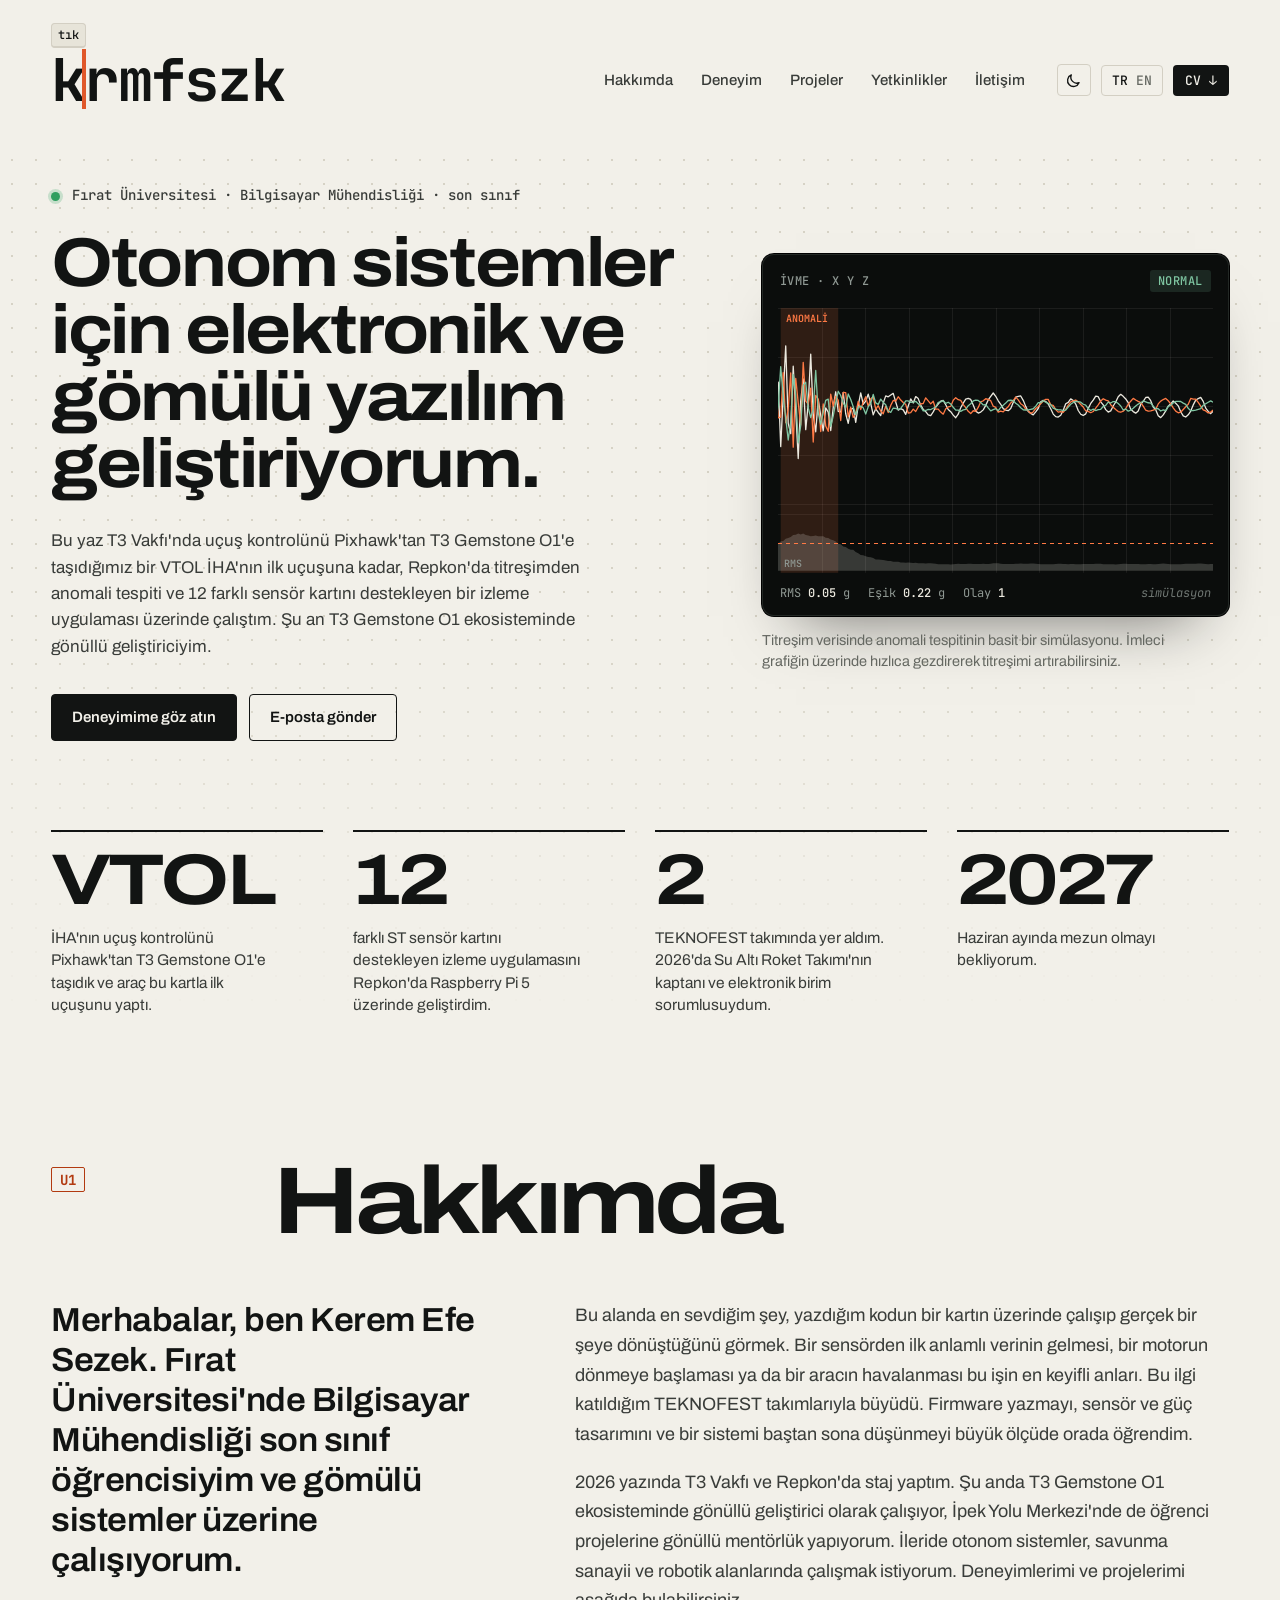
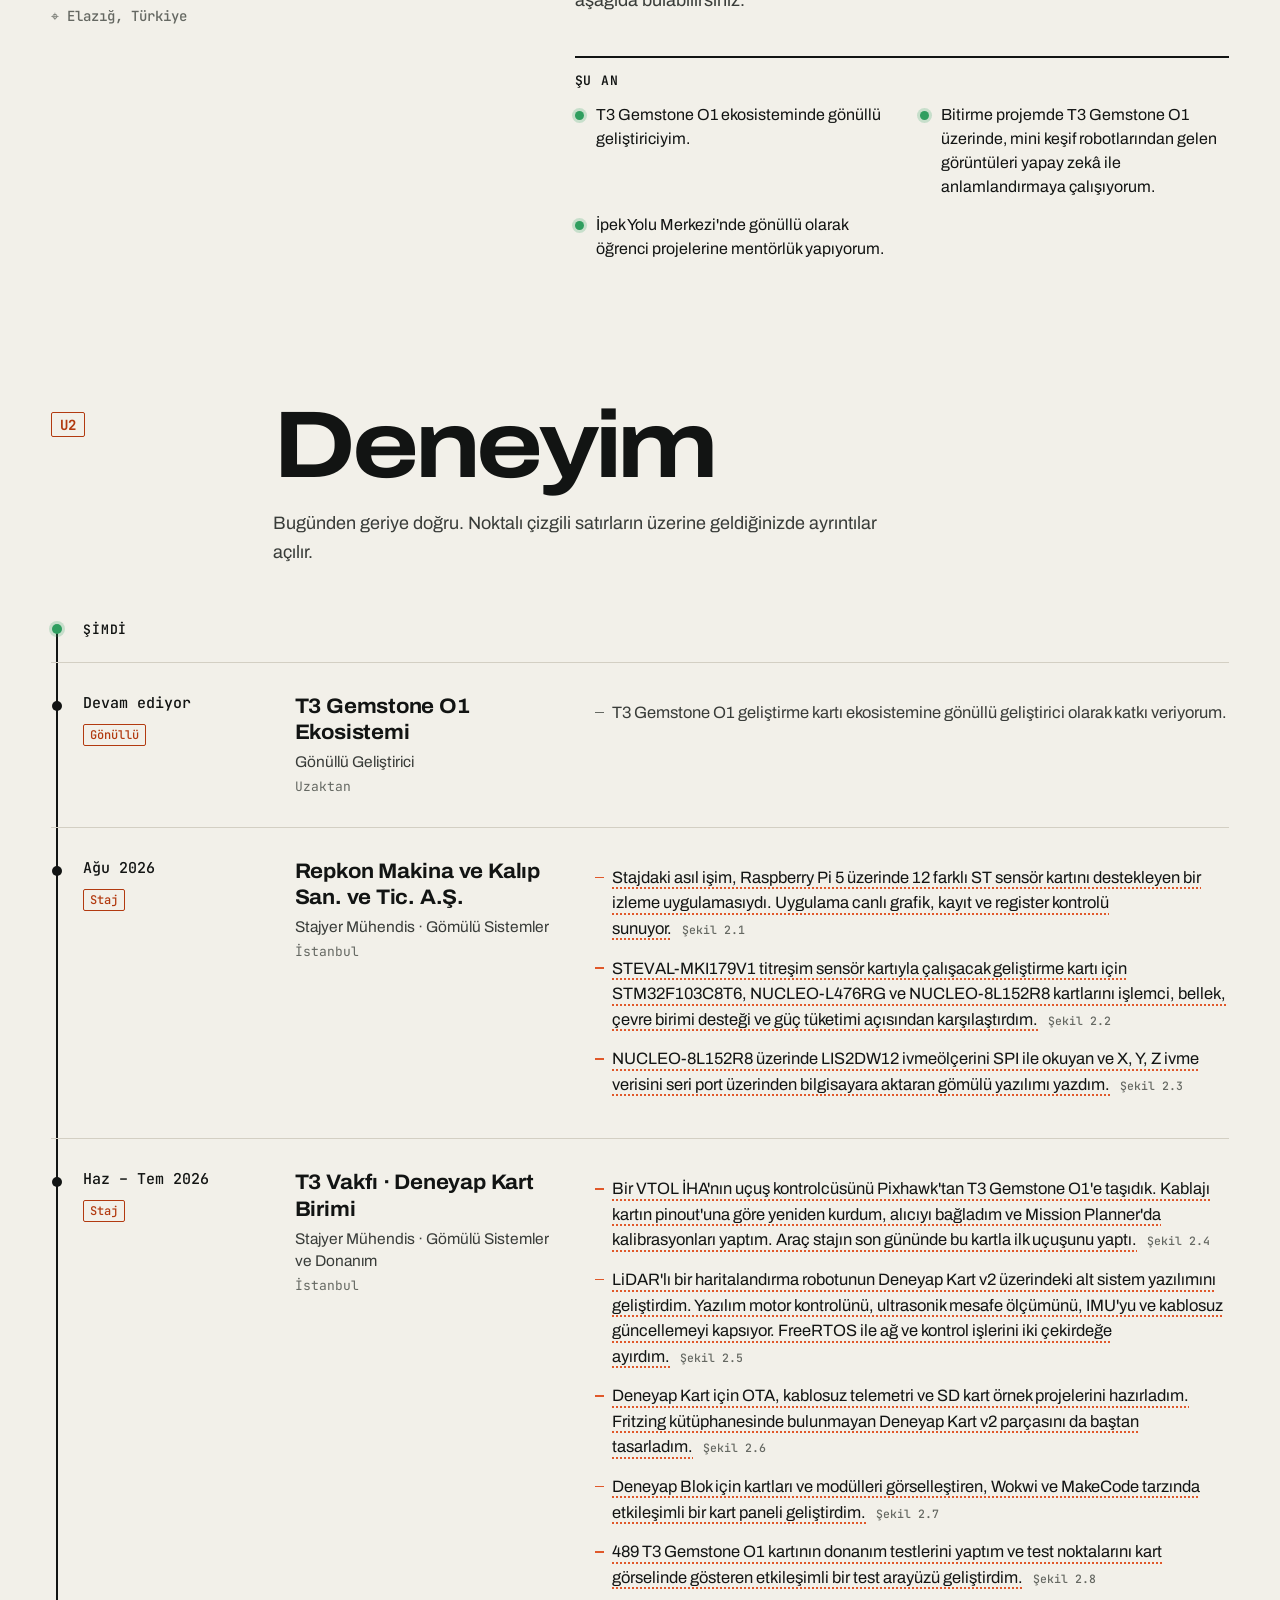
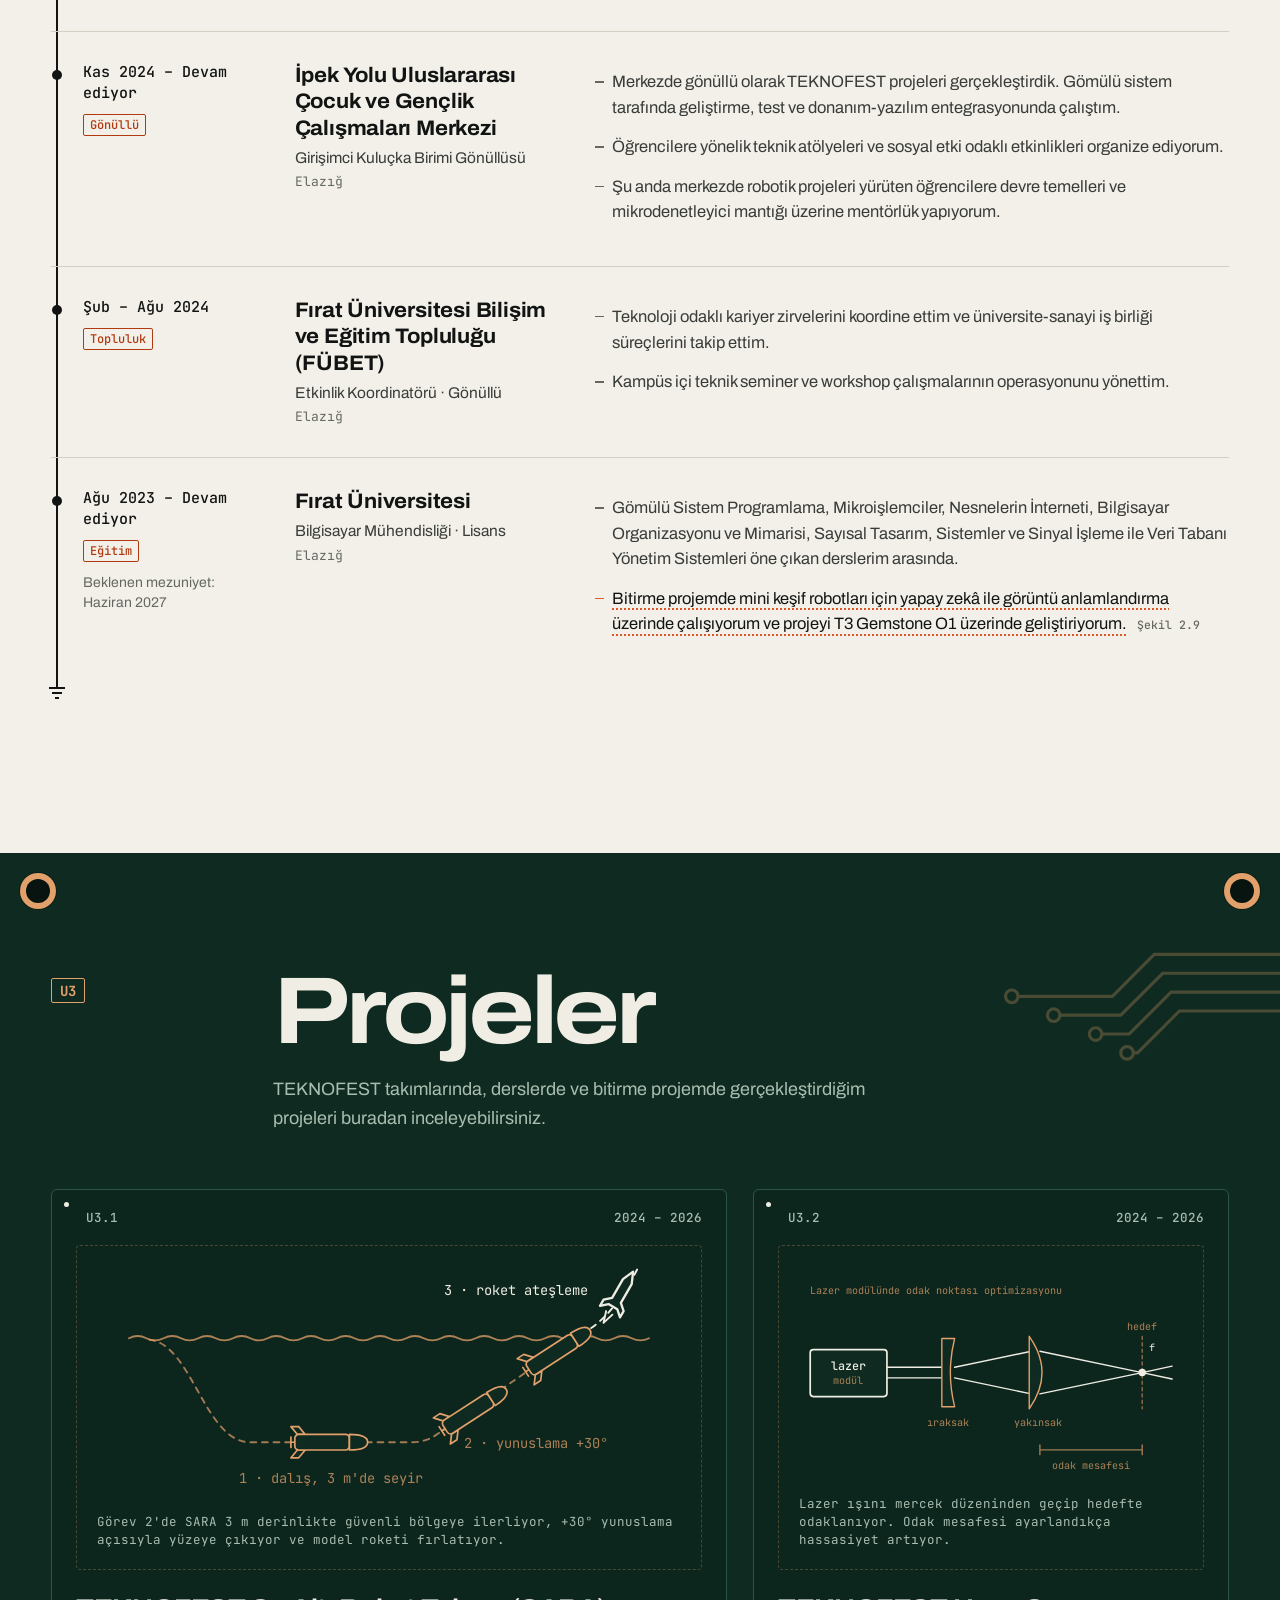
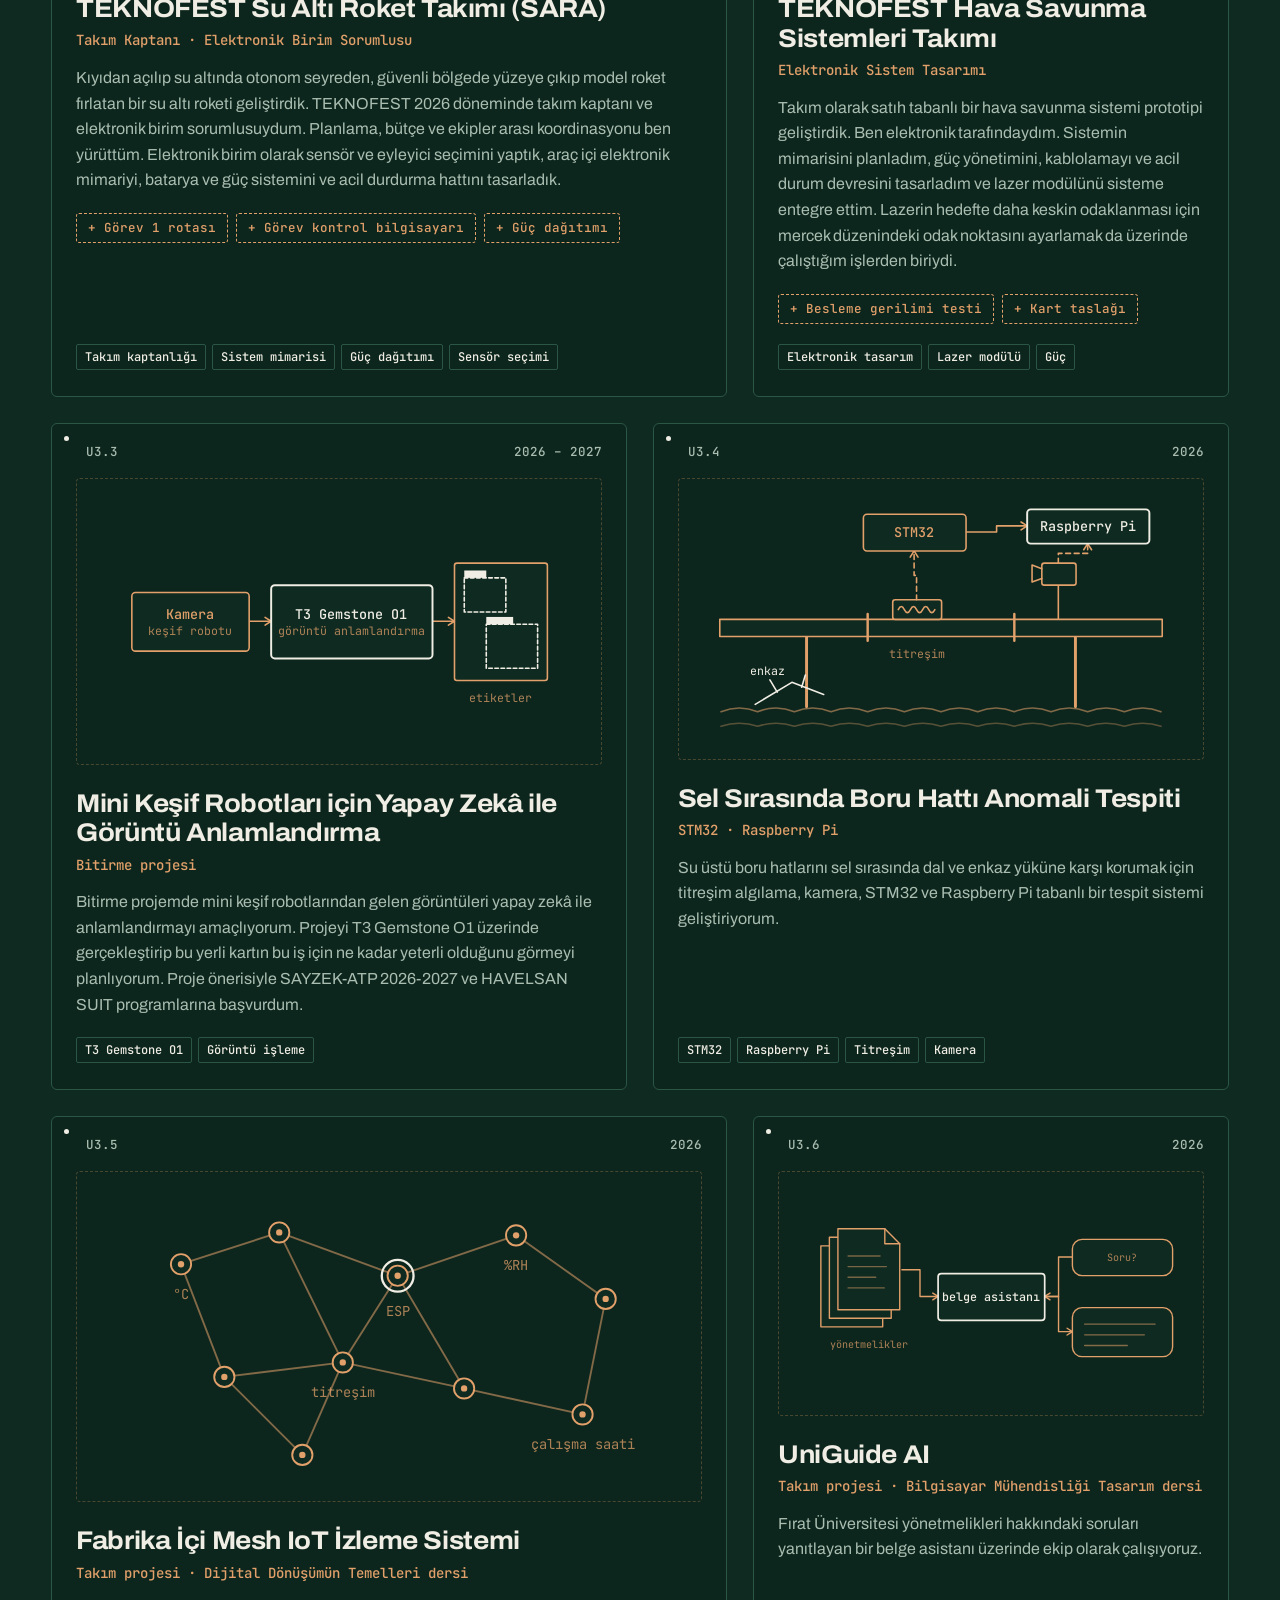
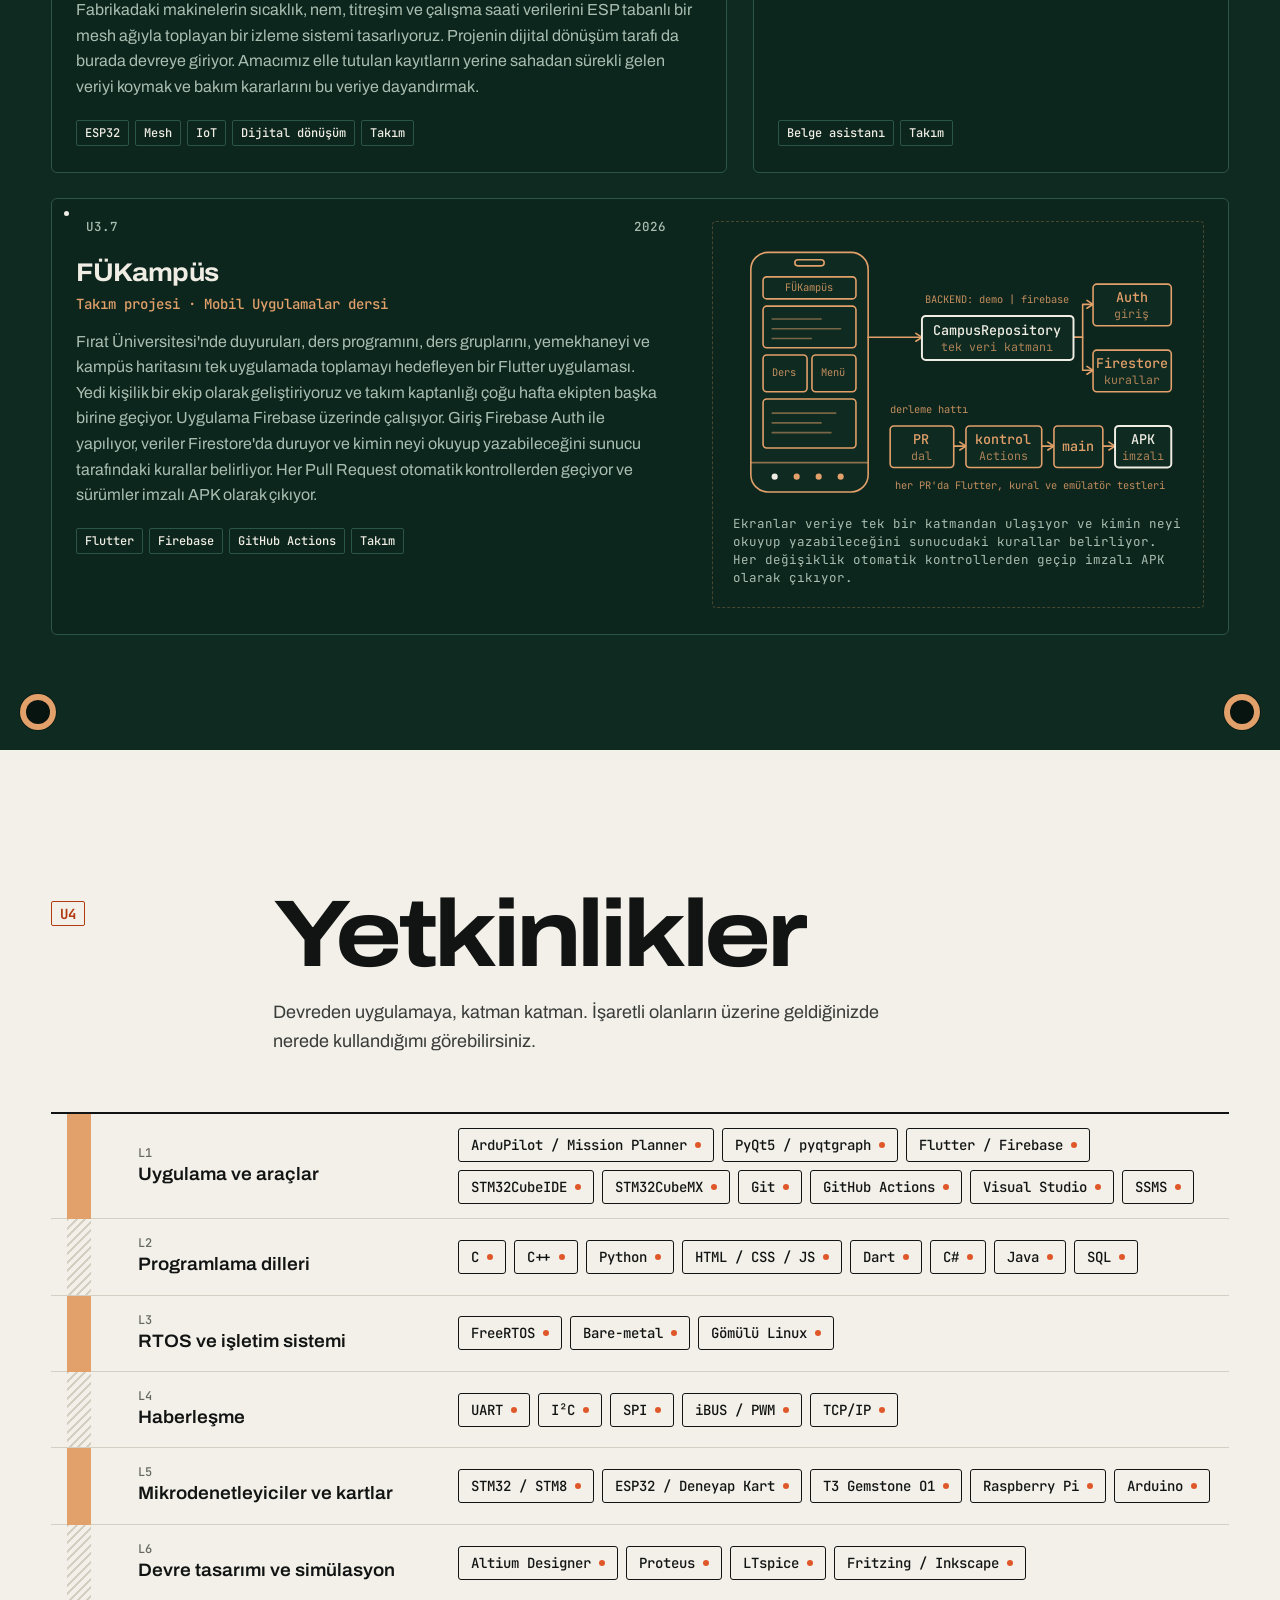
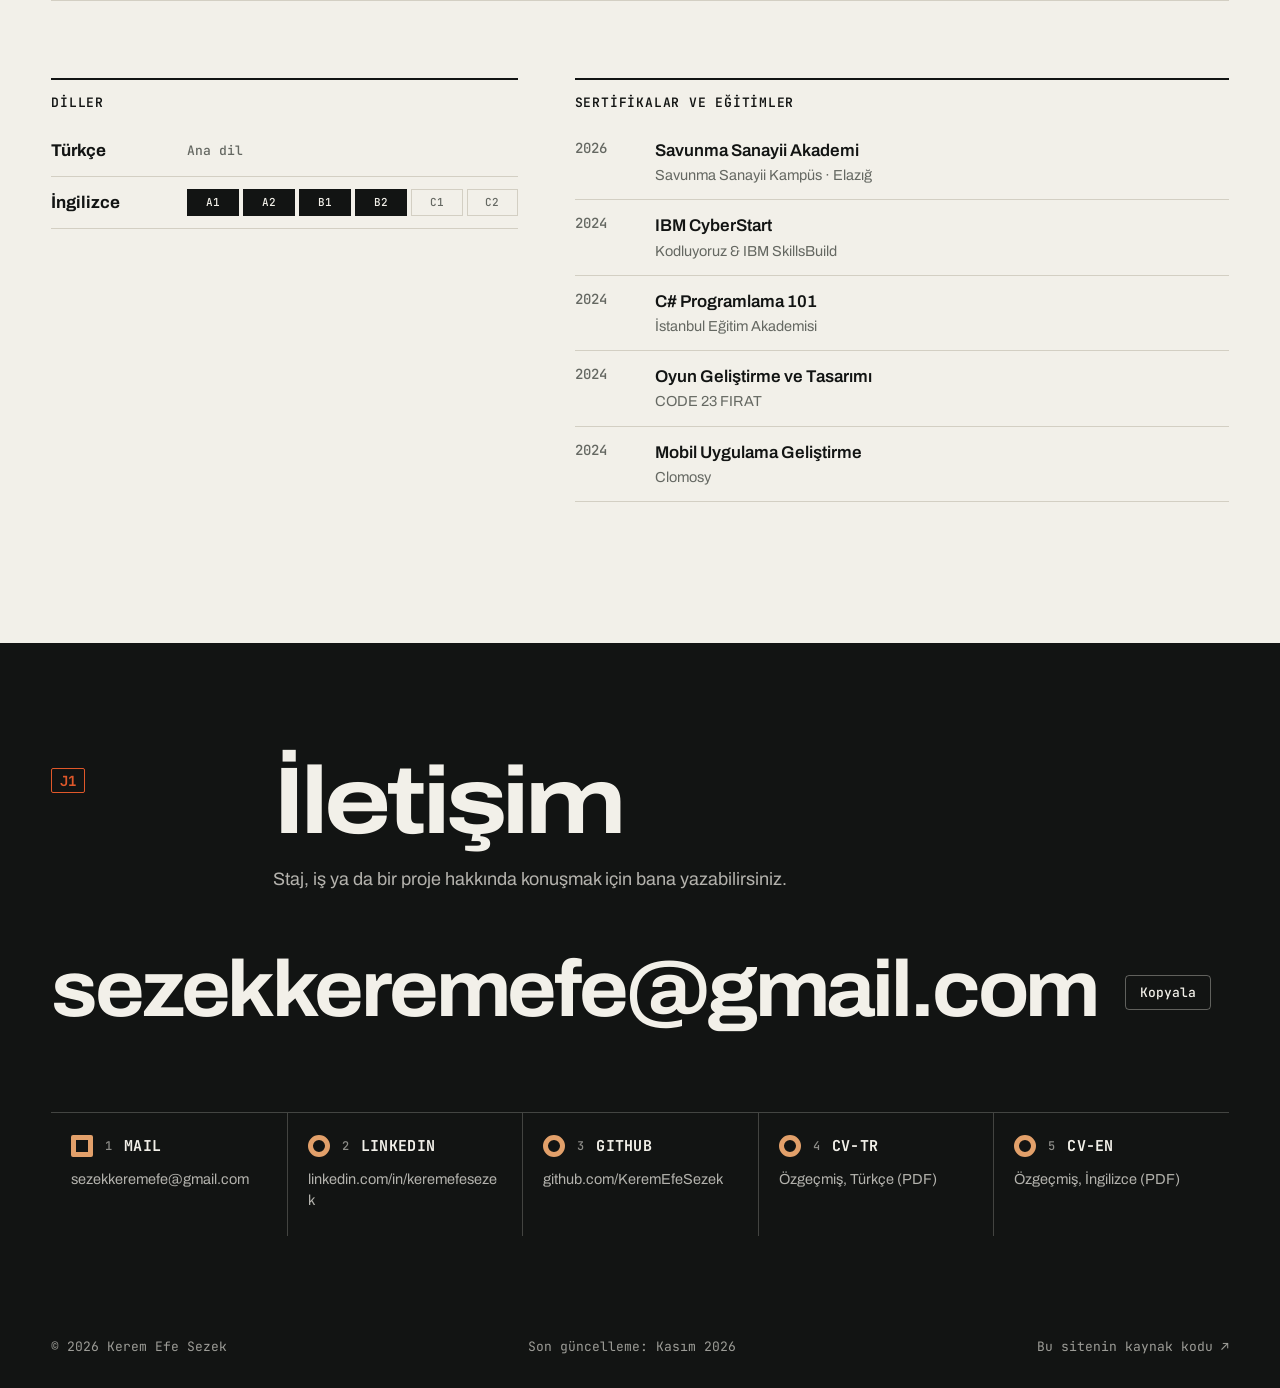
==== commit e440b40c: "Simplify sentences, bring back SARA figures without details, link more skills - Split colon and semi" ====
--- a/index.html
+++ b/index.html
@@ -101,9 +101,9 @@
 
     <div class="wrap">
       <dl class="facts">
-        <div><dt>VTOL</dt><dd data-i18n="f1">İHA'nın uçuş kontrolünü Pixhawk'tan T3 Gemstone O1'e taşıdık; araç bu kartla ilk uçuşunu yaptı.</dd></div>
+        <div><dt>VTOL</dt><dd data-i18n="f1">İHA'nın uçuş kontrolünü Pixhawk'tan T3 Gemstone O1'e taşıdık ve araç bu kartla ilk uçuşunu yaptı.</dd></div>
         <div><dt>12</dt><dd data-i18n="f2">farklı ST sensör kartını destekleyen izleme uygulamasını Repkon'da Raspberry Pi 5 üzerinde geliştirdim.</dd></div>
-        <div><dt>2</dt><dd data-i18n="f3">TEKNOFEST takımında yer aldım; 2026'da Su Altı Roket Takımı'nın kaptanı ve elektronik birim sorumlusuydum.</dd></div>
+        <div><dt>2</dt><dd data-i18n="f3">TEKNOFEST takımında yer aldım. 2026'da Su Altı Roket Takımı'nın kaptanı ve elektronik birim sorumlusuydum.</dd></div>
         <div><dt>2027</dt><dd data-i18n="f4">Haziran ayında mezun olmayı bekliyorum.</dd></div>
       </dl>
     </div>
@@ -118,8 +118,8 @@
           <p class="about-loc"><span aria-hidden="true">⌖</span> <span data-i18n="about.loc">Elazığ, Türkiye</span></p>
         </div>
         <div class="about-text">
-          <p data-i18n="about.p2">Bu alanda en sevdiğim şey, yazdığım kodun bir kartın üzerinde çalışıp gerçek bir şeye dönüştüğünü görmek: bir sensörden ilk anlamlı verinin gelmesi, bir motorun dönmeye başlaması ya da bir aracın havalanması. Bu ilgi üniversitede katıldığım TEKNOFEST takımlarıyla büyüdü; firmware yazmayı, sensör ve güç tasarımını ve bir sistemi baştan sona düşünmeyi büyük ölçüde orada öğrendim.</p>
-          <p data-i18n="about.p3">2026 yazında T3 Vakfı ve Repkon'da staj yaptım; İpek Yolu Merkezi'nde de gönüllü olarak öğrenci projelerine mentörlük yapıyorum. İleride otonom sistemler, savunma sanayii ve robotik alanlarında çalışmak istiyorum. Deneyimlerimi ve projelerimi aşağıda bulabilirsiniz.</p>
+          <p data-i18n="about.p2">Bu alanda en sevdiğim şey, yazdığım kodun bir kartın üzerinde çalışıp gerçek bir şeye dönüştüğünü görmek. Bir sensörden ilk anlamlı verinin gelmesi, bir motorun dönmeye başlaması ya da bir aracın havalanması bu işin en keyifli anları. Bu ilgi katıldığım TEKNOFEST takımlarıyla büyüdü. Firmware yazmayı, sensör ve güç tasarımını ve bir sistemi baştan sona düşünmeyi büyük ölçüde orada öğrendim.</p>
+          <p data-i18n="about.p3">2026 yazında T3 Vakfı ve Repkon'da staj yaptım. Şu anda T3 Gemstone O1 ekosisteminde gönüllü geliştirici olarak çalışıyor, İpek Yolu Merkezi'nde de öğrenci projelerine gönüllü mentörlük yapıyorum. İleride otonom sistemler, savunma sanayii ve robotik alanlarında çalışmak istiyorum. Deneyimlerimi ve projelerimi aşağıda bulabilirsiniz.</p>
           <div class="about-now">
             <h3 data-i18n="about.now">Şu an</h3>
             <ul id="now"></ul>
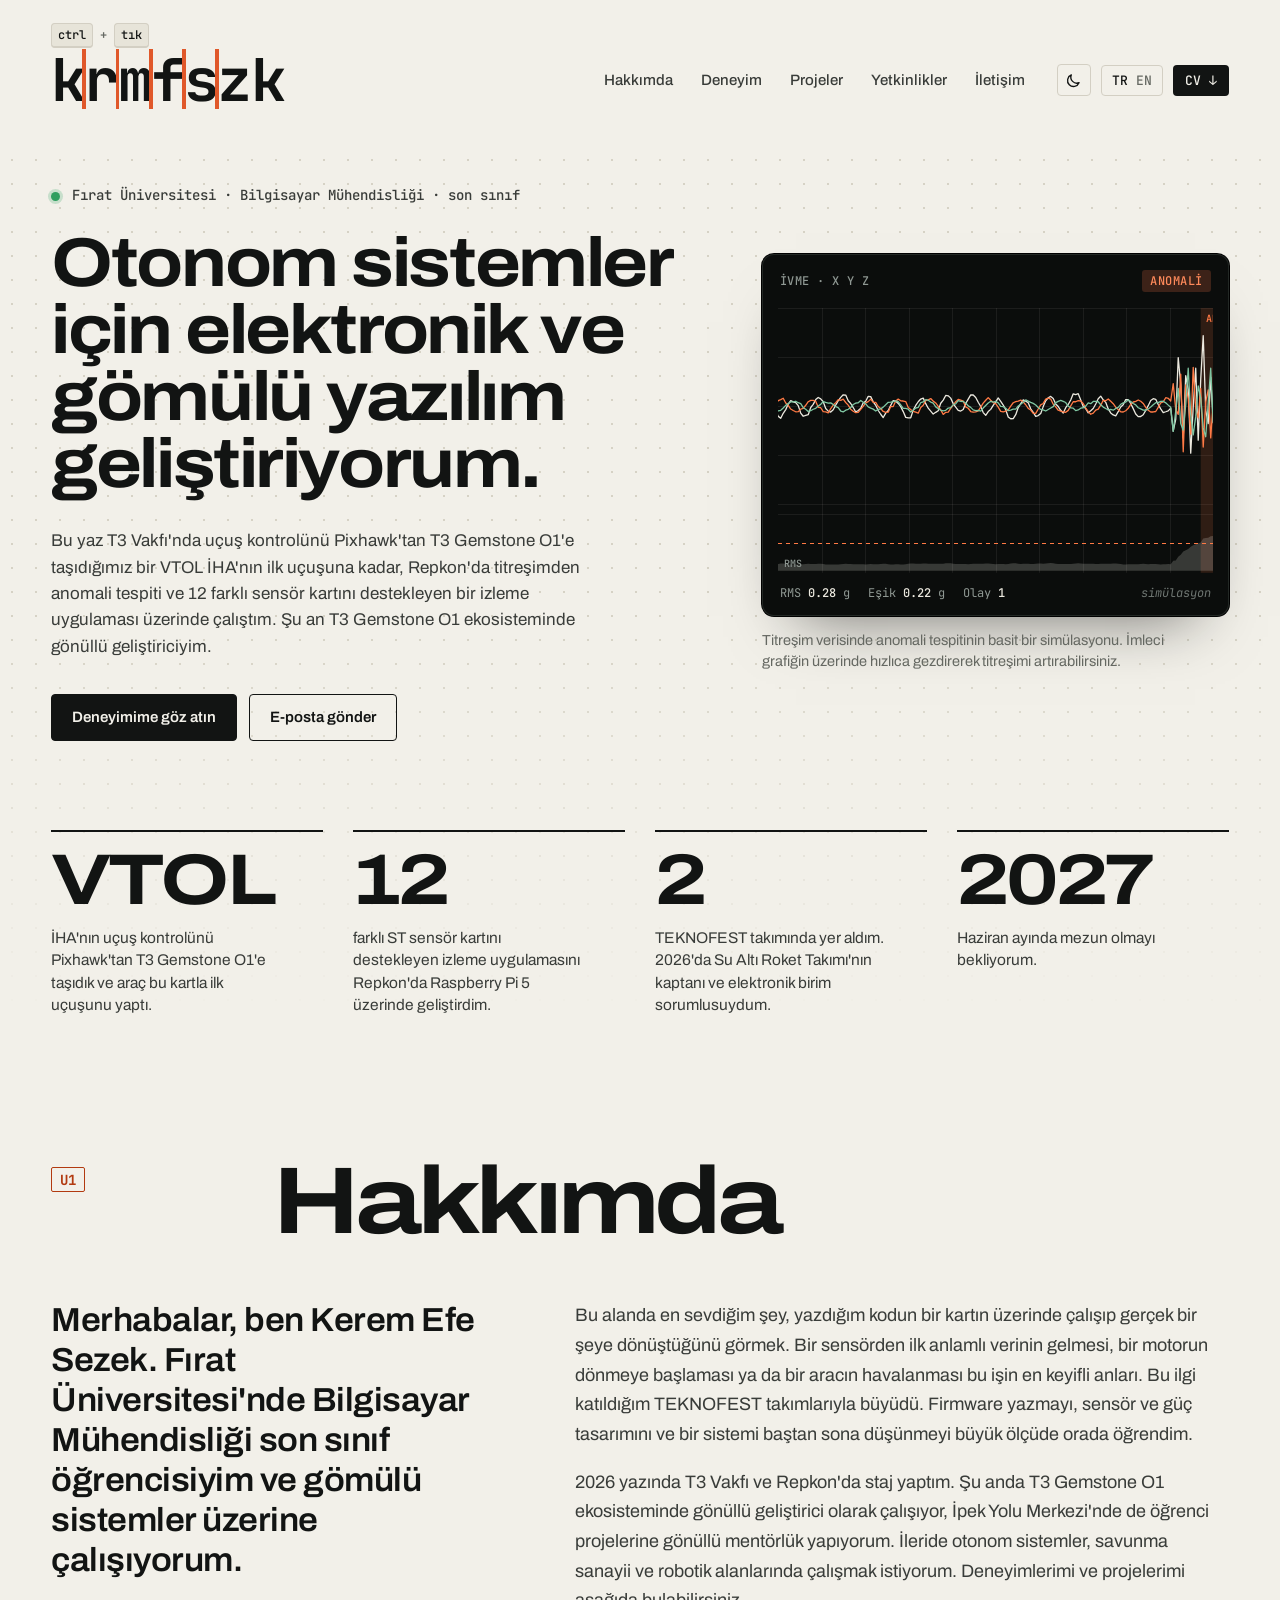
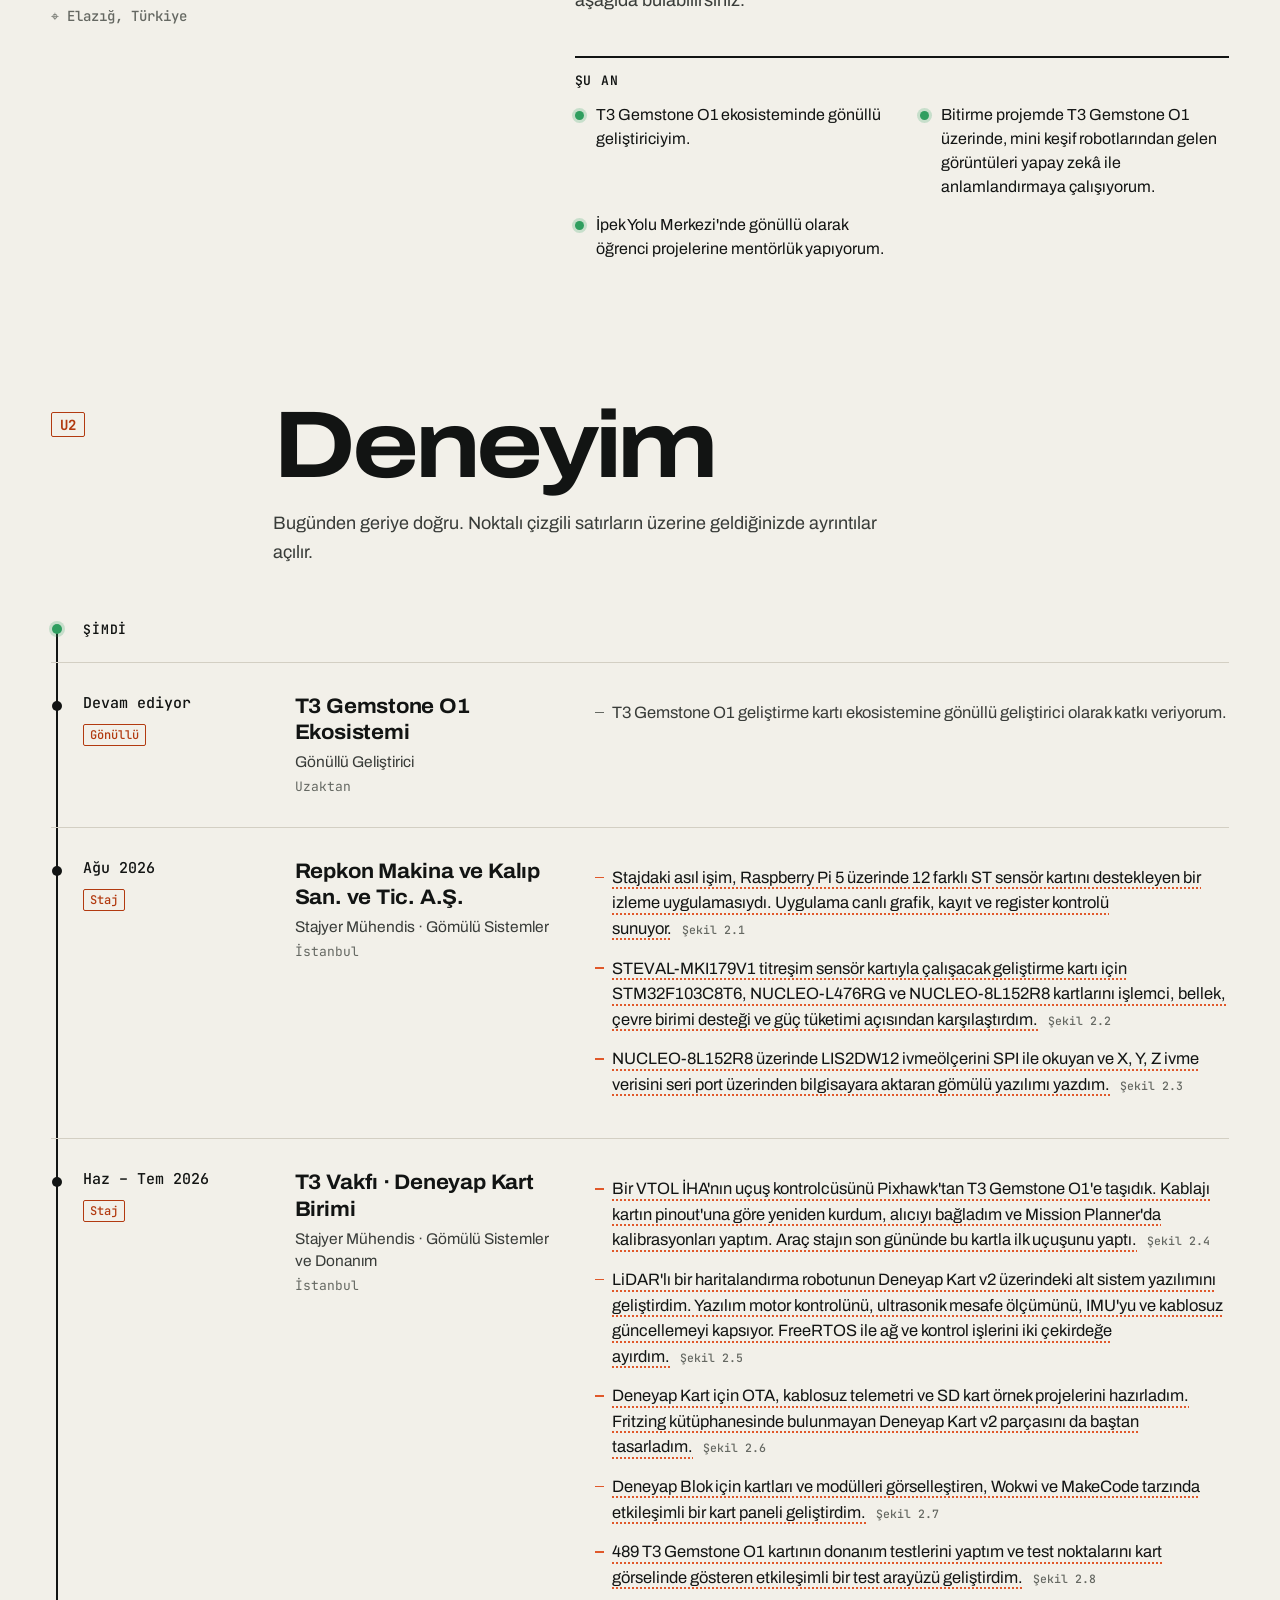
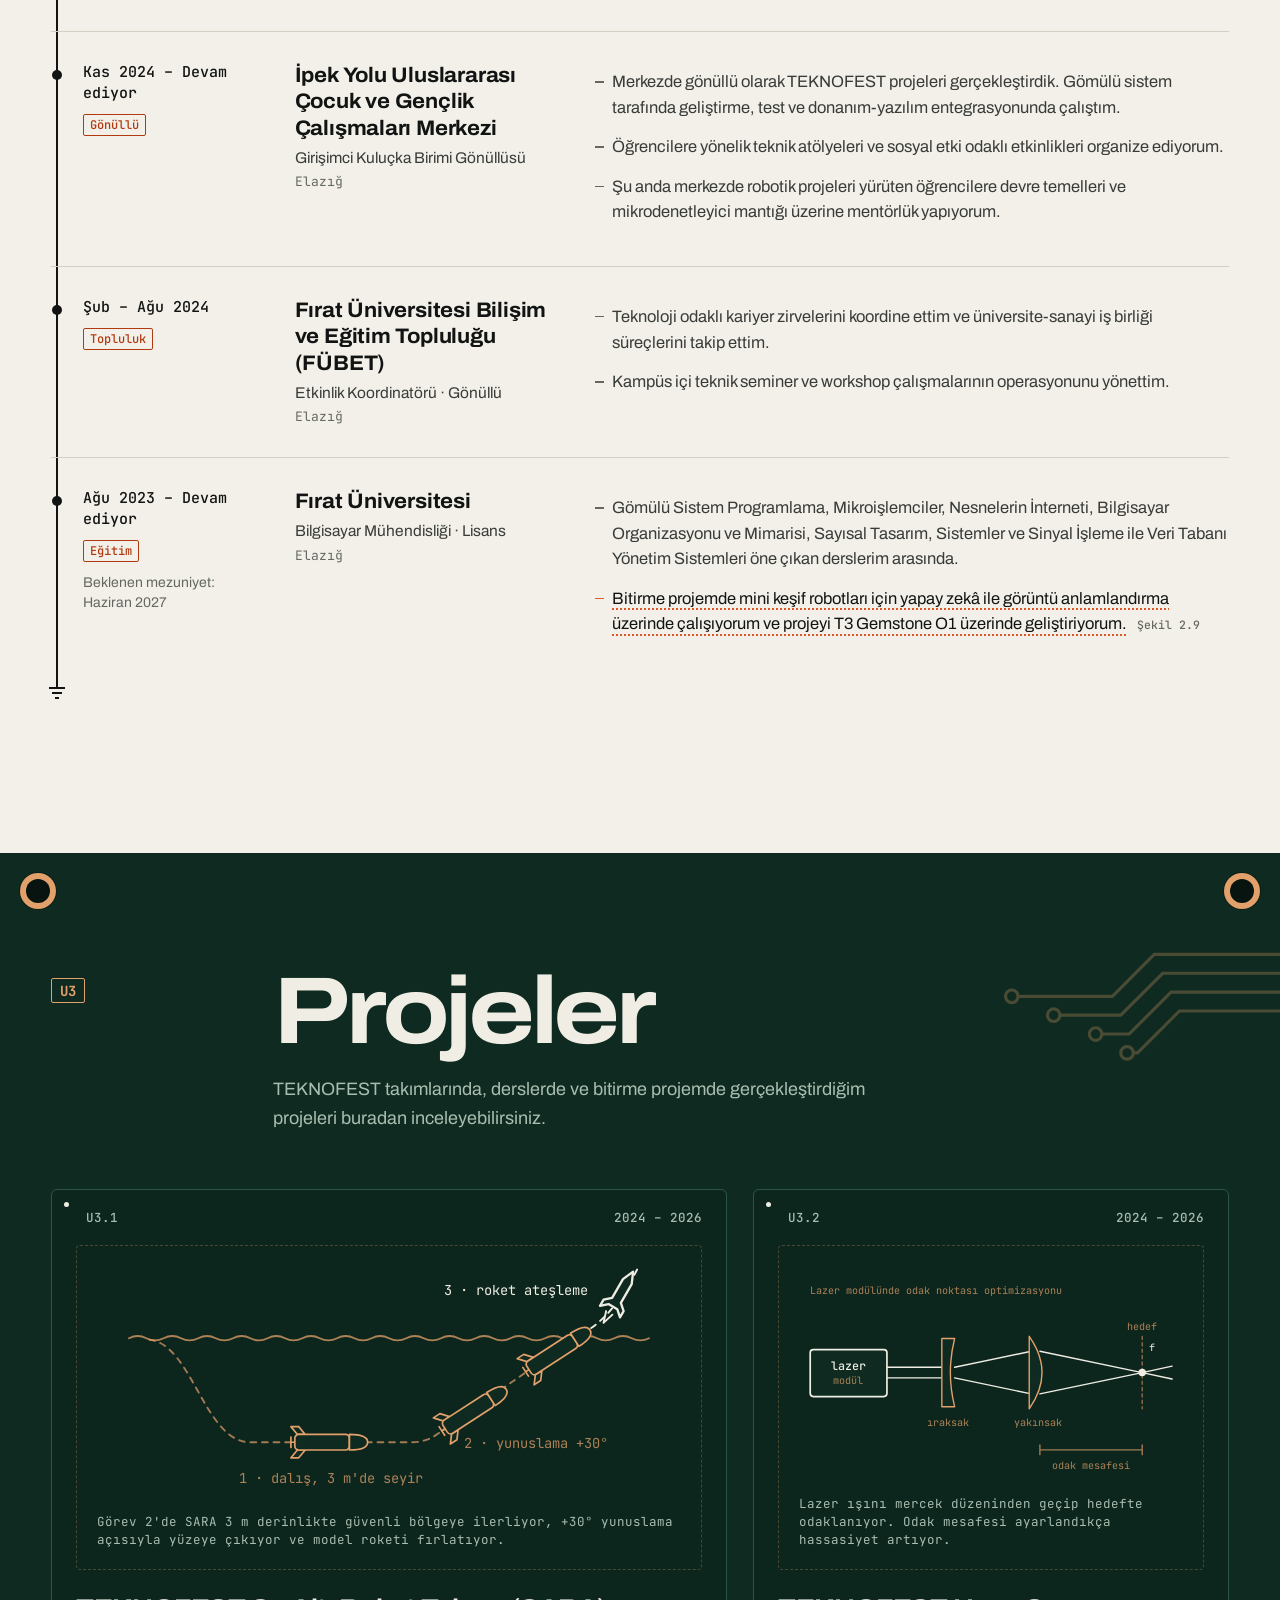
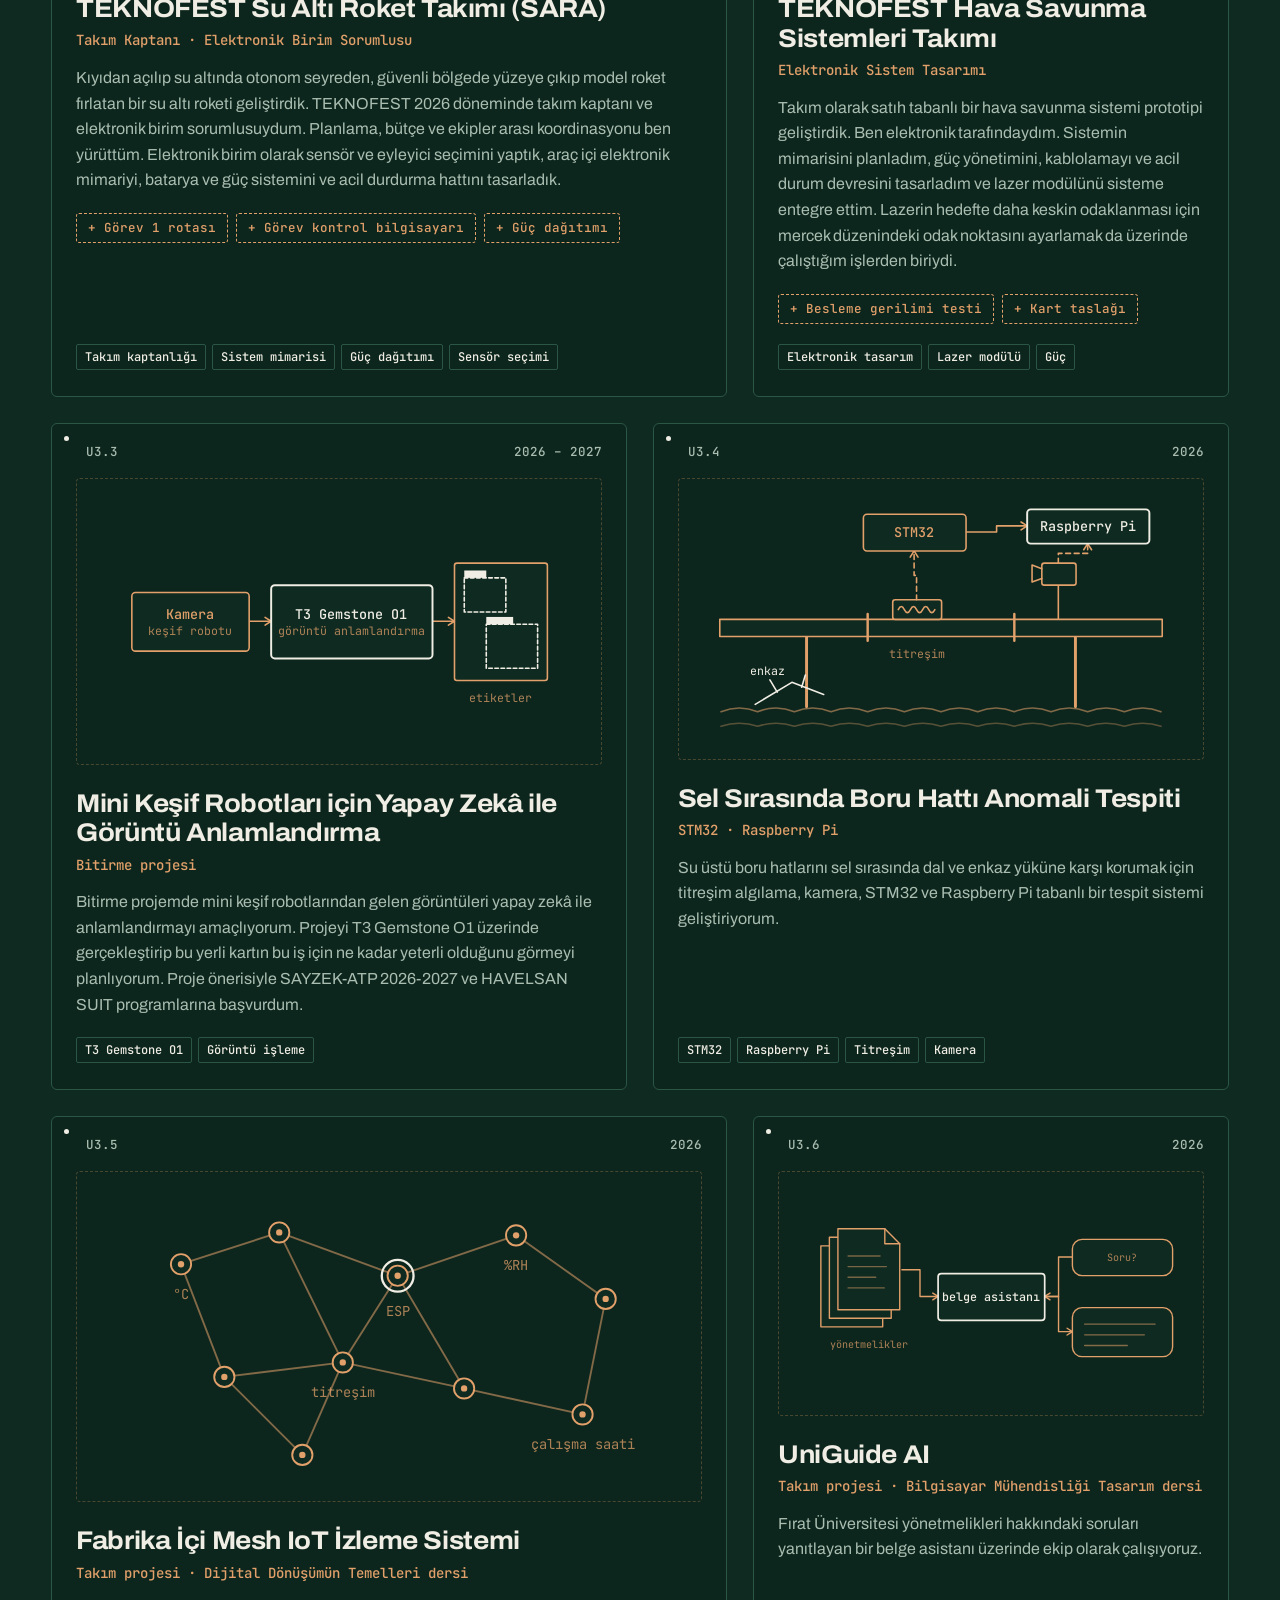
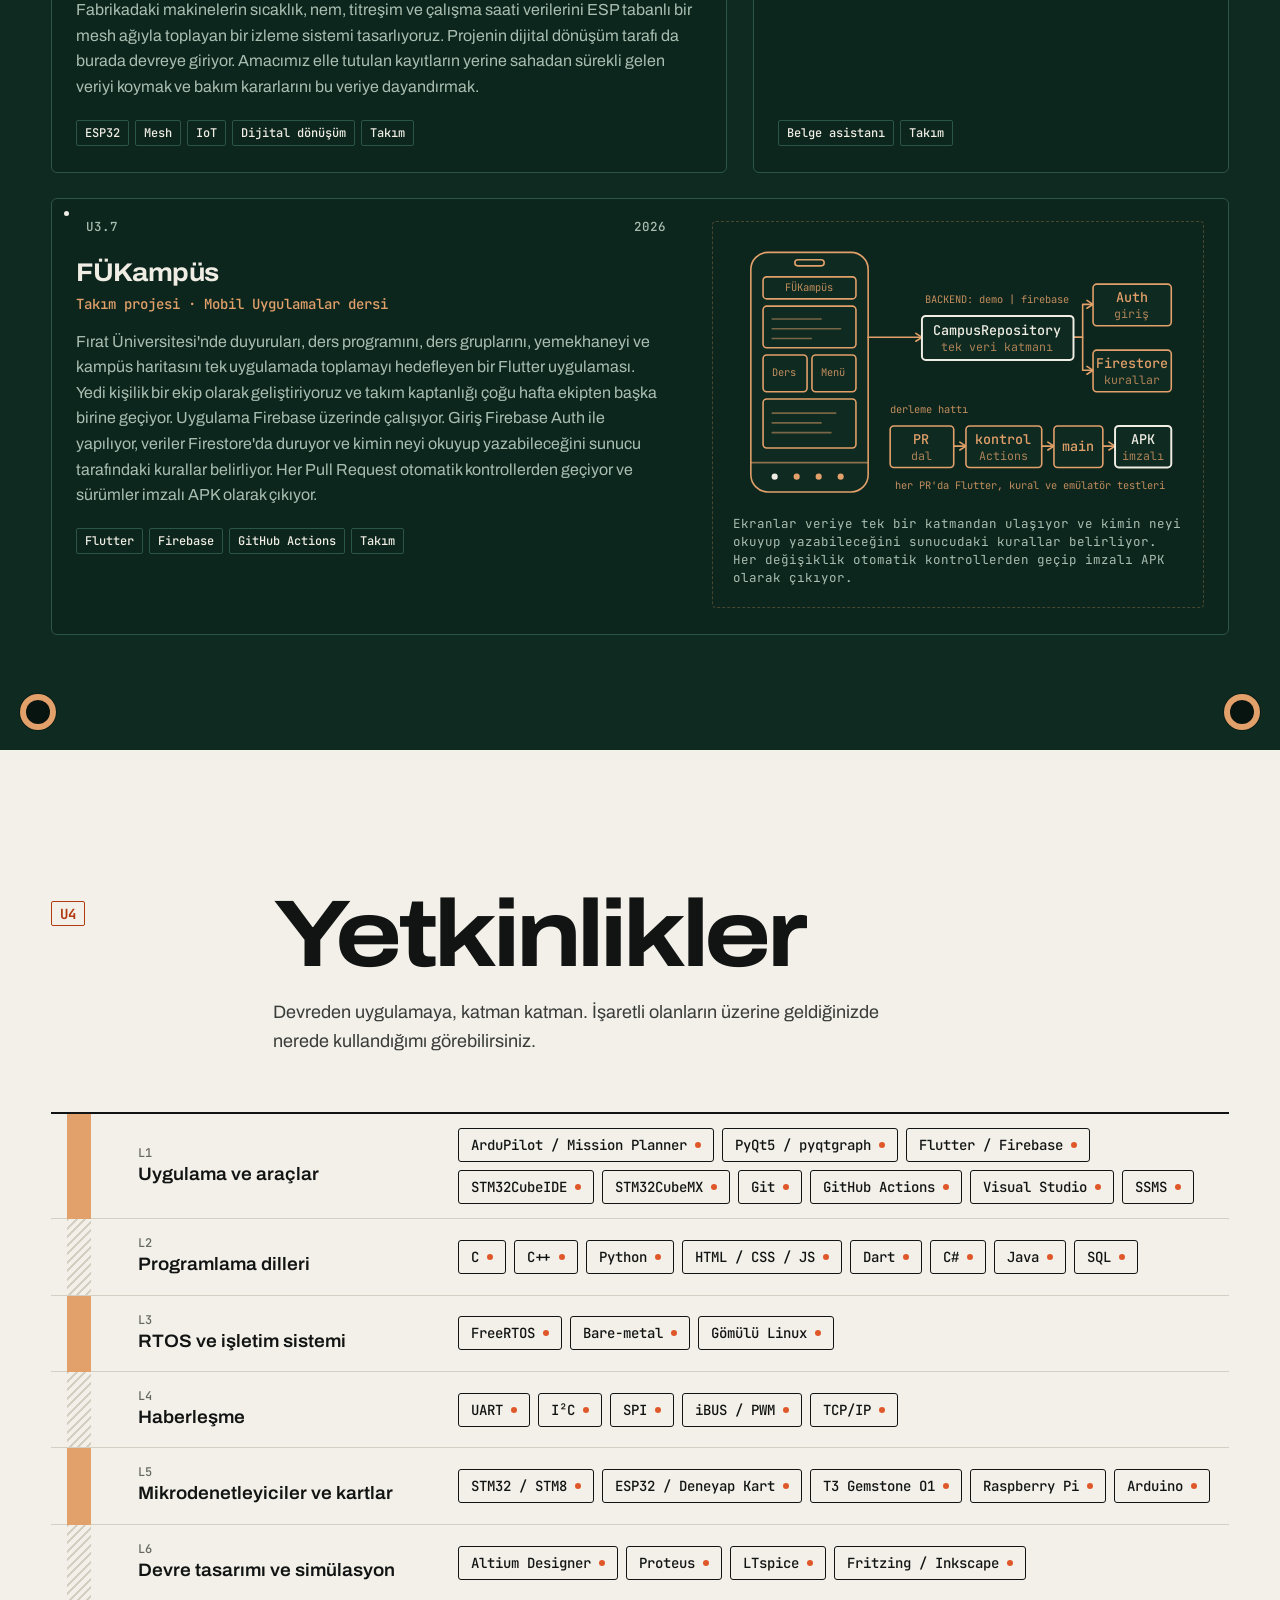
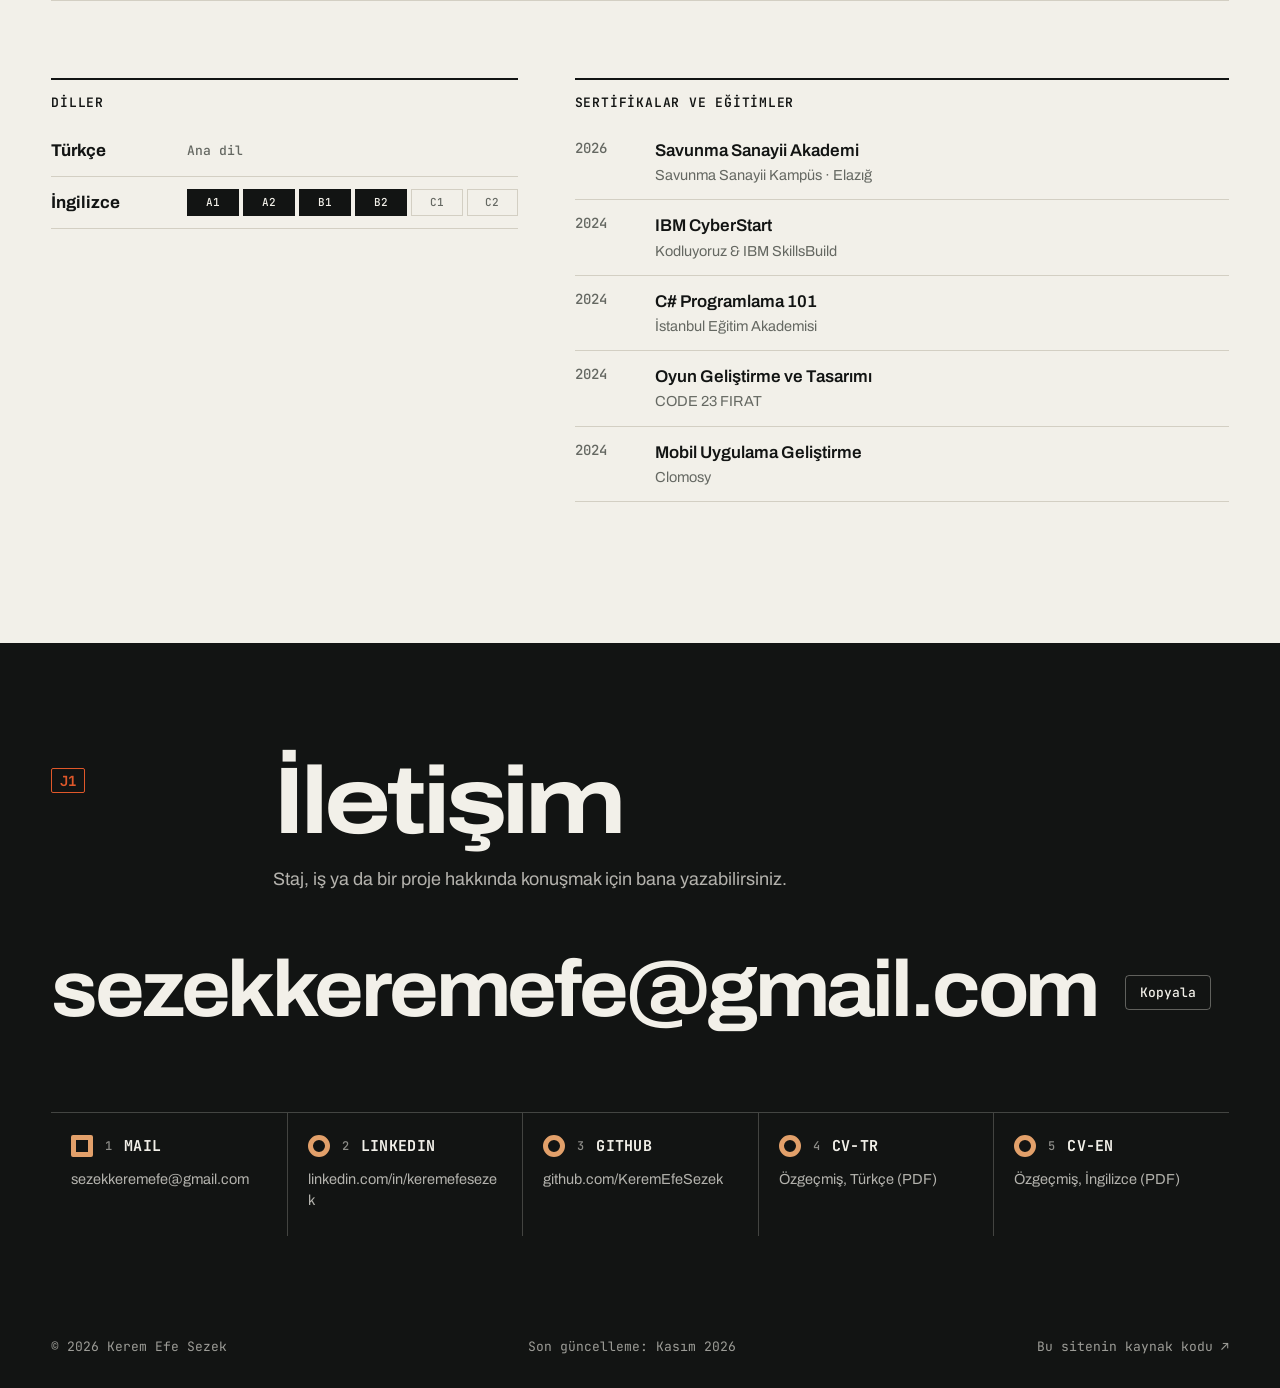
==== commit fd090828: "Move the site to keremefesezek.com" ====
--- a/index.html
+++ b/index.html
@@ -9,16 +9,16 @@
 <meta name="author" content="Kerem Efe Sezek">
 <meta name="robots" content="index, follow, max-image-preview:large">
 <meta name="google-site-verification" content="sbipD_O8OPR93pn6F17DlGRZswMTGSp6QvcxR0soxds">
-<link rel="canonical" href="https://keremefesezek.github.io/">
-<link rel="alternate" hreflang="tr" href="https://keremefesezek.github.io/">
-<link rel="alternate" hreflang="en" href="https://keremefesezek.github.io/en/">
-<link rel="alternate" hreflang="x-default" href="https://keremefesezek.github.io/">
+<link rel="canonical" href="https://keremefesezek.com/">
+<link rel="alternate" hreflang="tr" href="https://keremefesezek.com/">
+<link rel="alternate" hreflang="en" href="https://keremefesezek.com/en/">
+<link rel="alternate" hreflang="x-default" href="https://keremefesezek.com/">
 <meta property="og:type" content="profile">
 <meta property="og:site_name" content="Kerem Efe Sezek">
 <meta property="og:title" content="Kerem Efe Sezek · Gömülü Sistemler">
 <meta property="og:description" content="Kerem Efe Sezek, Fırat Üniversitesi Bilgisayar Mühendisliği son sınıf öğrencisi. STM32, ESP32, FreeRTOS, ArduPilot ve T3 Gemstone O1 ile otonom sistemler için elektronik ve gömülü yazılım geliştiriyor.">
-<meta property="og:url" content="https://keremefesezek.github.io/">
-<meta property="og:image" content="https://keremefesezek.github.io/assets/img/og-tr.png">
+<meta property="og:url" content="https://keremefesezek.com/">
+<meta property="og:image" content="https://keremefesezek.com/assets/img/og-tr.png">
 <meta property="og:image:type" content="image/png">
 <meta property="og:image:width" content="1200">
 <meta property="og:image:height" content="630">
@@ -28,7 +28,7 @@
 <meta property="profile:first_name" content="Kerem Efe">
 <meta property="profile:last_name" content="Sezek">
 <meta name="twitter:card" content="summary_large_image">
-<script type="application/ld+json">{"@context":"https://schema.org","@graph":[{"@type":"WebSite","@id":"https://keremefesezek.github.io/#website","url":"https://keremefesezek.github.io/","name":"Kerem Efe Sezek","alternateName":"keremefesezek.github.io","inLanguage":["tr","en"]},{"@type":"ProfilePage","@id":"https://keremefesezek.github.io/#page","url":"https://keremefesezek.github.io/","name":"Kerem Efe Sezek · Gömülü Sistemler","description":"Kerem Efe Sezek, Fırat Üniversitesi Bilgisayar Mühendisliği son sınıf öğrencisi. STM32, ESP32, FreeRTOS, ArduPilot ve T3 Gemstone O1 ile otonom sistemler için elektronik ve gömülü yazılım geliştiriyor.","inLanguage":"tr","isPartOf":{"@id":"https://keremefesezek.github.io/#website"},"mainEntity":{"@id":"https://keremefesezek.github.io/#person"}},{"@type":"Person","@id":"https://keremefesezek.github.io/#person","name":"Kerem Efe Sezek","givenName":"Kerem Efe","familyName":"Sezek","url":"https://keremefesezek.github.io/","email":"mailto:sezekkeremefe@gmail.com","jobTitle":"Bilgisayar Mühendisliği Öğrencisi","description":"Kerem Efe Sezek, Fırat Üniversitesi Bilgisayar Mühendisliği son sınıf öğrencisi. STM32, ESP32, FreeRTOS, ArduPilot ve T3 Gemstone O1 ile otonom sistemler için elektronik ve gömülü yazılım geliştiriyor.","affiliation":{"@type":"CollegeOrUniversity","name":"Fırat Üniversitesi","url":"https://www.firat.edu.tr/"},"address":{"@type":"PostalAddress","addressLocality":"Elazığ","addressCountry":"TR"},"knowsAbout":["Gömülü sistemler","Gömülü yazılım","Otonom sistemler","İHA","STM32","ESP32","FreeRTOS","ArduPilot","T3 Gemstone O1","Raspberry Pi","C","C++","Python"],"knowsLanguage":["tr","en"],"sameAs":["https://www.linkedin.com/in/keremefesezek","https://github.com/KeremEfeSezek"]}]}</script>
+<script type="application/ld+json">{"@context":"https://schema.org","@graph":[{"@type":"WebSite","@id":"https://keremefesezek.com/#website","url":"https://keremefesezek.com/","name":"Kerem Efe Sezek","alternateName":"keremefesezek.com","inLanguage":["tr","en"]},{"@type":"ProfilePage","@id":"https://keremefesezek.com/#page","url":"https://keremefesezek.com/","name":"Kerem Efe Sezek · Gömülü Sistemler","description":"Kerem Efe Sezek, Fırat Üniversitesi Bilgisayar Mühendisliği son sınıf öğrencisi. STM32, ESP32, FreeRTOS, ArduPilot ve T3 Gemstone O1 ile otonom sistemler için elektronik ve gömülü yazılım geliştiriyor.","inLanguage":"tr","isPartOf":{"@id":"https://keremefesezek.com/#website"},"mainEntity":{"@id":"https://keremefesezek.com/#person"}},{"@type":"Person","@id":"https://keremefesezek.com/#person","name":"Kerem Efe Sezek","givenName":"Kerem Efe","familyName":"Sezek","url":"https://keremefesezek.com/","email":"mailto:sezekkeremefe@gmail.com","jobTitle":"Bilgisayar Mühendisliği Öğrencisi","description":"Kerem Efe Sezek, Fırat Üniversitesi Bilgisayar Mühendisliği son sınıf öğrencisi. STM32, ESP32, FreeRTOS, ArduPilot ve T3 Gemstone O1 ile otonom sistemler için elektronik ve gömülü yazılım geliştiriyor.","affiliation":{"@type":"CollegeOrUniversity","name":"Fırat Üniversitesi","url":"https://www.firat.edu.tr/"},"address":{"@type":"PostalAddress","addressLocality":"Elazığ","addressCountry":"TR"},"knowsAbout":["Gömülü sistemler","Gömülü yazılım","Otonom sistemler","İHA","STM32","ESP32","FreeRTOS","ArduPilot","T3 Gemstone O1","Raspberry Pi","C","C++","Python"],"knowsLanguage":["tr","en"],"sameAs":["https://www.linkedin.com/in/keremefesezek","https://github.com/KeremEfeSezek"]}]}</script>
 <!-- seo:end -->
 <meta name="theme-color" content="#f2f0e9">
 <script>try{var t=localStorage.getItem('kes-theme');if(t==='light'||t==='dark')document.documentElement.setAttribute('data-theme',t)}catch(e){}</script>
--- a/assets/css/site.css
+++ b/assets/css/site.css
@@ -156,7 +156,7 @@
 .lg { display: inline-block; min-height: 1em; min-width: 1px; }
 .lg-ch { display: inline-block; transition: color .9s ease; }
 .lg-hl { color: var(--lg-accent); }
-.lg-enter { animation: lg-enter .28s ease-out both; }
+.lg-enter { animation: lg-enter .22s ease-out both; }
 .lg-caret { display: inline-block; position: relative; width: 0; height: 0; }
 .lg-caret::before {
   content: ""; position: absolute; left: -.035em; bottom: -.14em;
@@ -166,7 +166,7 @@
 .lg-click::after {
   content: ""; position: absolute; left: -.32em; top: -.72em; width: .6em; height: .6em;
   border-radius: 50%; border: 2px solid var(--lg-caret); pointer-events: none;
-  animation: lg-ping .45s ease-out both;
+  animation: lg-ping .38s ease-out both;
 }
 .lg-key {
   position: absolute; left: 0; bottom: 100%; margin-bottom: 10px;
